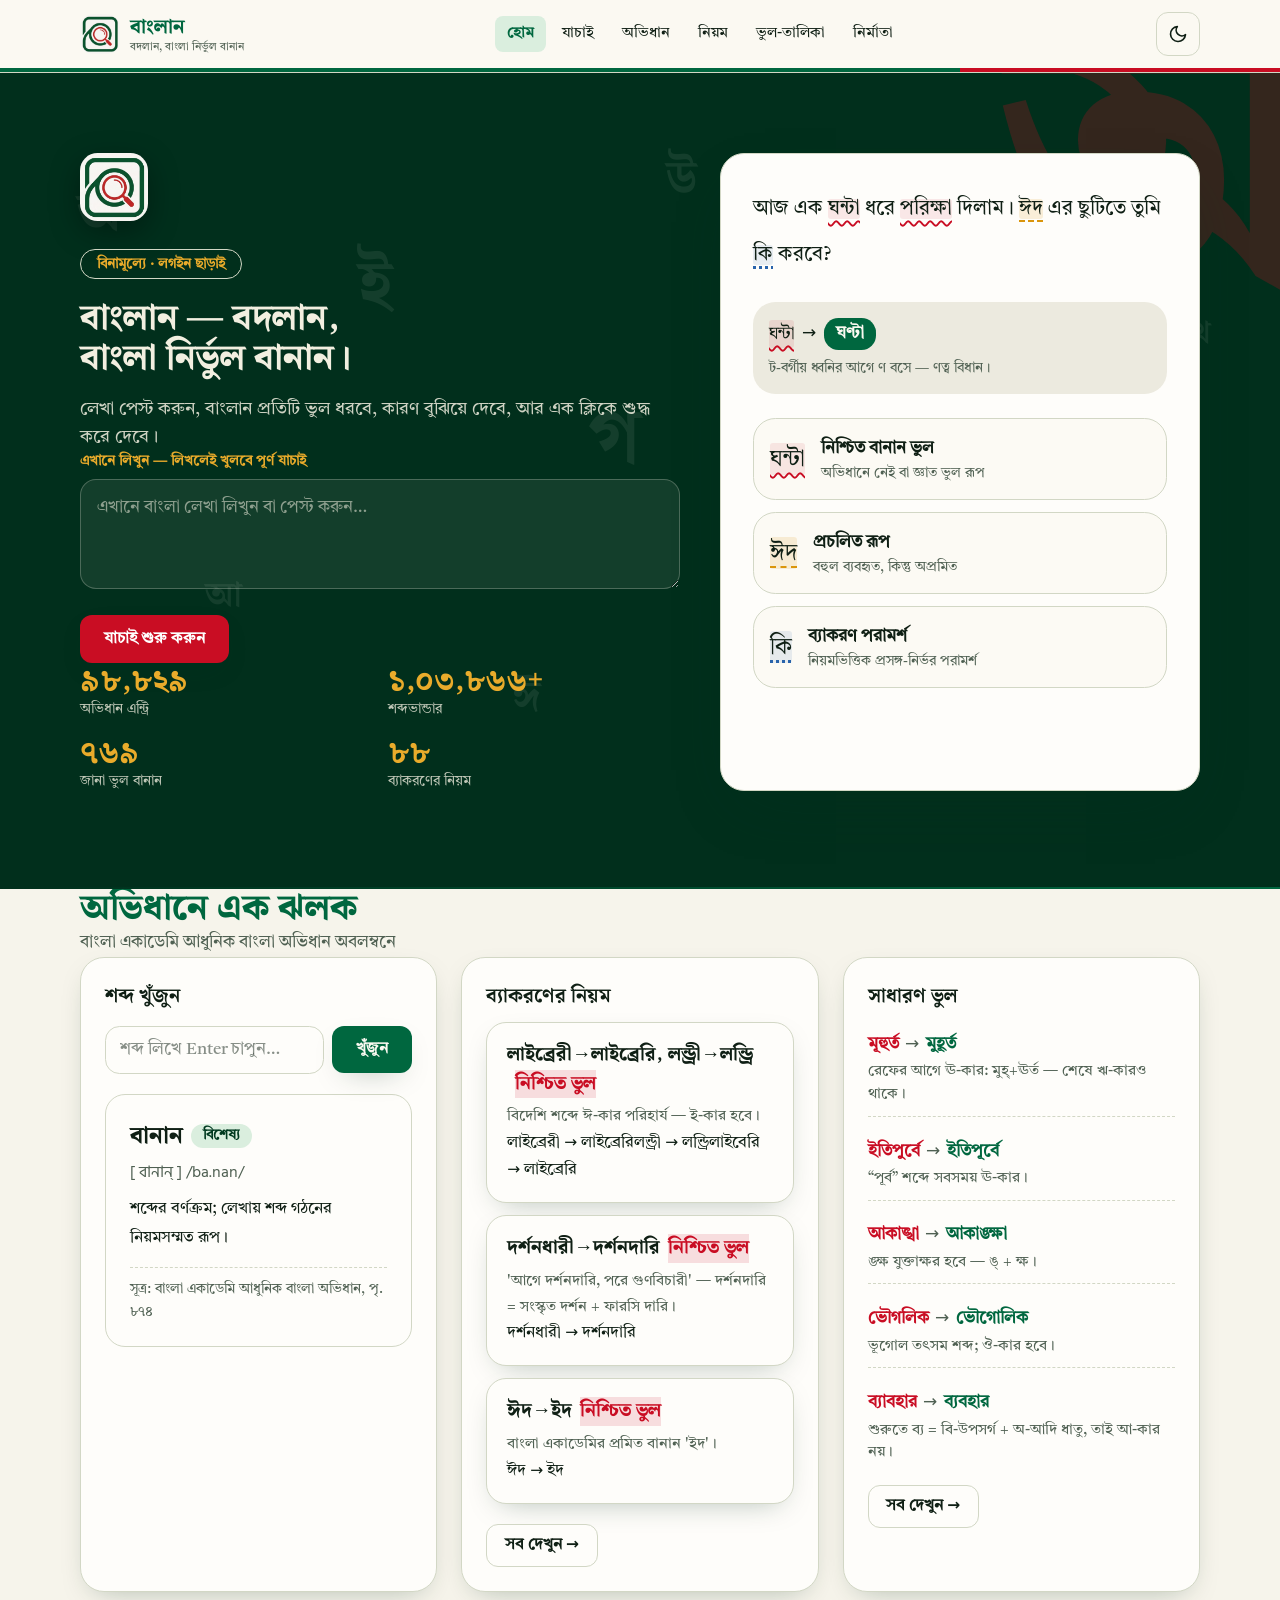
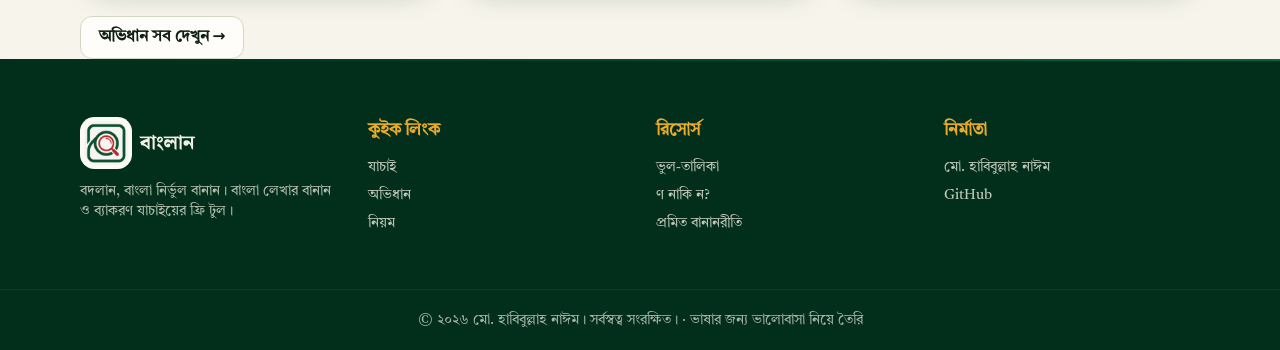
==== index.html @ 7ac22b99 "ui: fix home mistake-preview rows — cloned table rows get block layout, red→green pair with arrow, n" ====
<!doctype html>
<html lang="bn" data-theme="light">
  <head>
    <meta charset="utf-8" />
    <meta name="viewport" content="width=device-width, initial-scale=1, viewport-fit=cover" />
    <meta name="color-scheme" content="light dark" />
    <link rel="icon" type="image/png" href="assets/logo.png">
    <link rel="apple-touch-icon" href="[data-uri]" />
    <title>বাংলান (Banglan) — বদলান, বাংলা নির্ভুল বানান।</title>
    <meta name="description" content="বাংলান (Banglan): বাংলা লেখা পেস্ট করুন — বানান ও ব্যাকরণের ভুল খুঁজুন, নিয়মের ব্যাখ্যাসহ এক ক্লিকে ঠিক করুন।" />
    <link rel="preconnect" href="https://fonts.googleapis.com" />
    <link rel="preconnect" href="https://fonts.gstatic.com" crossorigin />
    <link href="https://fonts.googleapis.com/css2?family=Tiro+Bangla:ital@0;1&family=Hind+Siliguri:wght@400;500;600;700&family=Noto+Sans+Bengali:wght@400;500;600;700&family=Noto+Serif+Bengali:wght@500;600;700;800&display=swap" rel="stylesheet" />
    <script>document.documentElement.classList.add("js");</script>
    <link rel="stylesheet" href="assets/lovable.css" />
    <style>
/* ===== বাংলান engine UI — Lovable-look override layer (2026-10-22) ===== */
html { scroll-behavior: smooth; }
body { font-family: "Tiro Bangla", "Hind Siliguri", "Noto Sans Bengali", system-ui, sans-serif; background: var(--background); color: var(--foreground); font-size: 17px; line-height: 1.65; -webkit-font-smoothing: antialiased; }
.font-serif, h1, h2, h3 { font-family: "Noto Serif Bengali", "Tiro Bangla", serif; }
::selection { background: var(--flag-green); color: #fff; }

/* views */
.view { display: none; }
.view.active { display: block; animation: rise .45s ease both; }
@keyframes rise { 0% { opacity: 0; transform: translateY(14px); } 100% { opacity: 1; transform: none; } }
.reveal { opacity: 0; transform: translateY(16px); transition: opacity .6s ease, transform .6s ease; }
.reveal.in { opacity: 1; transform: none; }

/* header tab buttons (their nav look) */
.tab-btn { border: 0; background: transparent; cursor: pointer; font: inherit; color: inherit; }
.topnav .tab-btn { border-radius: .5rem; padding: .375rem .75rem; font-size: 15px; font-weight: 500; transition: all .15s; }
.topnav .tab-btn:hover { background: var(--secondary); color: var(--primary); }
.topnav .tab-btn.active { background: var(--secondary); color: var(--primary); font-weight: 700; }
.theme-btn { display: grid; place-items: center; width: 2.75rem; height: 2.75rem; border-radius: .75rem; border: 1px solid var(--border); background: transparent; cursor: pointer; color: var(--foreground); }
.theme-btn svg { width: 20px; height: 20px; fill: none; stroke: currentColor; stroke-width: 2; stroke-linecap: round; stroke-linejoin: round; }
:root[data-theme="dark"] .theme-btn .ic-sun { display: block; }
:root[data-theme="dark"] .theme-btn .ic-moon { display: none; }
:root[data-theme="light"] .theme-btn .ic-sun { display: none; }
:root[data-theme="light"] .theme-btn .ic-moon { display: block; }

/* hero (deep) */
.hero-letters span { position: absolute; font-family: "Noto Serif Bengali", serif; font-weight: 700; line-height: 1; color: var(--deep-foreground); opacity: .08; user-select: none; }
.field-dark { width: 100%; border-radius: 1rem; border: 1px solid color-mix(in oklab, var(--deep-foreground) 25%, transparent); background: color-mix(in oklab, var(--deep-foreground) 8%, transparent); color: var(--deep-foreground); padding: 14px 16px; font: inherit; font-size: 17px; min-height: 110px; resize: vertical; }
.field-dark::placeholder { color: color-mix(in oklab, var(--deep-foreground) 55%, transparent); }
.field-dark:focus { outline: 2px solid var(--turmeric); outline-offset: 1px; }

/* form fields (light) */
.field { width: 100%; border-radius: .9rem; border: 1.5px solid var(--border); background: var(--card); color: var(--foreground); padding: 12px 16px; font: inherit; font-size: 17px; transition: border-color .15s, box-shadow .15s; }
.field:focus { outline: none; border-color: var(--flag-green); box-shadow: 0 0 0 3px color-mix(in oklab, var(--flag-green) 22%, transparent); }
textarea.field { min-height: 220px; resize: vertical; line-height: 1.9; }
select.field { appearance: none; }

/* buttons in their language */
.btn-primary { display: inline-flex; align-items: center; gap: .5rem; border: 0; cursor: pointer; border-radius: .75rem; background: var(--primary); color: var(--primary-foreground); font-weight: 600; padding: 0 1.5rem; height: 3rem; font-size: 16px; box-shadow: var(--shadow-soft); transition: filter .15s, transform .1s; font-family: inherit; }
.btn-primary:hover { filter: brightness(1.07); }
.btn-primary:active { transform: translateY(1px); }
.btn-primary:disabled { opacity: .45; cursor: not-allowed; box-shadow: none; }
.btn-soft { display: inline-flex; align-items: center; gap: .5rem; cursor: pointer; border-radius: .75rem; background: var(--card); color: var(--foreground); border: 1.5px solid var(--border); font-weight: 600; padding: 0 1.1rem; height: 3rem; font-size: 15.5px; transition: all .15s; font-family: inherit; }
.btn-soft:hover { background: var(--secondary); color: var(--primary); border-color: var(--flag-green); }
.btn-soft:disabled { opacity: .45; cursor: not-allowed; }
.btn-red { background: var(--flag-red); color: #fff; }
.btnrow { display: flex; flex-wrap: wrap; gap: .6rem; align-items: center; margin-top: 1rem; }
.counts { display: flex; gap: 1.2rem; margin-top: .6rem; font-size: 14.5px; color: var(--muted-foreground); }
.counts b { color: var(--foreground); }
.hint { color: var(--muted-foreground); font-size: 15px; line-height: 1.7; }

/* result text + marks (their underline system) */
.result-text { font-size: 18.5px; line-height: 2.15; border: 1.5px solid var(--border); border-radius: 1rem; background: var(--paper); padding: 16px 18px; min-height: 90px; }
.result-text .placeholder { color: var(--muted-foreground); font-size: 16px; line-height: 1.7; }
mark { padding: 0 1px; cursor: pointer; }
mark.err { text-decoration: underline wavy var(--err-spell); text-underline-offset: 6px; text-decoration-thickness: 1.5px; background: color-mix(in oklab, var(--err-spell) 9%, transparent); border-radius: 3px; }
mark.flag { text-decoration: underline dotted var(--err-grammar); text-underline-offset: 6px; text-decoration-thickness: 2.5px; background: color-mix(in oklab, var(--err-grammar) 10%, transparent); border-radius: 3px; }
mark.pro { text-decoration: underline dashed var(--err-common); text-underline-offset: 6px; text-decoration-thickness: 2px; background: color-mix(in oklab, var(--err-common) 14%, transparent); border-radius: 3px; }
.legend { display: flex; flex-wrap: wrap; gap: .5rem 1.4rem; margin-top: .8rem; font-size: 13.5px; color: var(--muted-foreground); }
.legend .sw { display: inline-block; width: 22px; height: 10px; border-radius: 3px; margin-right: 6px; vertical-align: middle; }
.sw-err { background: color-mix(in oklab, var(--err-spell) 22%, transparent); border-bottom: 2px wavy var(--err-spell); }
.sw-flag { background: color-mix(in oklab, var(--err-grammar) 20%, transparent); border-bottom: 2px dotted var(--err-grammar); }
.sw-pro { background: color-mix(in oklab, var(--err-common) 26%, transparent); border-bottom: 2px dashed var(--err-common); }
.stale-note { display: none; margin-top: .8rem; border-radius: .75rem; background: color-mix(in oklab, var(--turmeric) 18%, transparent); border: 1px solid var(--turmeric); padding: 8px 12px; font-size: 14.5px; }
.stale-note.show { display: block; }
.perfect { display: none; margin-top: .8rem; border-radius: .75rem; background: color-mix(in oklab, var(--flag-green) 12%, transparent); border: 1px solid var(--flag-green); padding: 10px 14px; font-weight: 600; }
.perfect.show { display: block; }

/* stats chips */
.stats { display: flex; flex-wrap: wrap; gap: .5rem; margin-top: .9rem; }
.stats .stat { border: 1.5px solid var(--border); background: var(--card); border-radius: 999px; padding: 4px 14px; font-size: 14.5px; }
.stats .stat b { font-family: "Noto Serif Bengali", serif; }
.stats .stat.bad { border-color: var(--err-spell); color: var(--err-spell); }
.stats .stat.good { border-color: var(--flag-green); color: var(--flag-green); }

/* score ring */
.score-panel { display: flex; gap: 1.1rem; align-items: center; border: 1.5px solid var(--border); border-radius: 1.25rem; background: var(--paper); padding: 16px; margin-bottom: 1rem; }
.ring-wrap { position: relative; width: 84px; height: 84px; flex: none; }
.ring { transform: rotate(-90deg); }
.ring-bg { fill: none; stroke: var(--border); stroke-width: 8; }
.ring-fg { fill: none; stroke: var(--flag-green); stroke-width: 8; stroke-linecap: round; }
.ring-pct { position: absolute; inset: 0; display: grid; place-items: center; font-family: "Noto Serif Bengali", serif; font-weight: 800; font-size: 19px; }
.score-title { font-family: "Noto Serif Bengali", serif; font-weight: 700; font-size: 18px; }
.score-nums { display: flex; flex-wrap: wrap; gap: .3rem 1rem; font-size: 14.5px; color: var(--muted-foreground); margin-top: 2px; }
.score-nums .bad { color: var(--err-spell); }
.score-note { font-size: 14px; color: var(--muted-foreground); margin-top: 4px; }

/* error / suggestion cards */
.errlist { display: grid; gap: .7rem; }
.err-item { border: 1.5px solid var(--border); border-left: 5px solid var(--err-spell); border-radius: 1rem; background: var(--paper); padding: 13px 16px; }
.err-item.flag-item { border-left-color: var(--err-grammar); }
.err-item.pro-item { border-left-color: var(--err-common); }
.err-item .w, .err-item .word { font-family: "Noto Serif Bengali", serif; font-weight: 700; font-size: 19px; }
.err-item .tag { display: inline-block; border-radius: 999px; padding: 1px 10px; font-size: 12.5px; font-weight: 700; margin-left: 8px; vertical-align: 2px; }
.tag-err { background: color-mix(in oklab, var(--err-spell) 13%, transparent); color: var(--err-spell); }
.tag-flag { background: color-mix(in oklab, var(--err-grammar) 13%, transparent); color: var(--err-grammar); }
.tag-gram { background: color-mix(in oklab, var(--err-grammar) 13%, transparent); color: var(--err-grammar); }
.tag-pro { background: color-mix(in oklab, var(--err-common) 20%, transparent); color: oklch(45% .12 75); }
.err-item .expl, .err-item .why { font-size: 14.5px; color: var(--muted-foreground); margin-top: 4px; line-height: 1.65; }
.err-item .why b { color: var(--foreground); }
.sug-label { font-size: 13.5px; color: var(--muted-foreground); margin-top: 8px; }
.sug-chips, .chips { display: flex; flex-wrap: wrap; gap: .45rem; margin-top: 5px; }
.chip { border: 0; cursor: pointer; border-radius: .6rem; background: var(--primary); color: var(--primary-foreground); padding: 4px 14px; font-weight: 600; font-size: 15.5px; font-family: inherit; transition: filter .15s; }
.chip:hover { filter: brightness(1.08); }
.chip.alt { background: var(--secondary); color: var(--secondary-foreground); }
.chip.ai-chip { background: linear-gradient(135deg, #d9a400, #b8860b); color: #fff; }
.nosug { font-size: 14.5px; color: var(--muted-foreground); margin-top: 6px; }
.ignore-link { background: none; border: 0; color: var(--muted-foreground); font-size: 13.5px; cursor: pointer; text-decoration: underline; padding: 0; font-family: inherit; }
.empty-note { color: var(--muted-foreground); font-size: 15px; border: 1.5px dashed var(--border); border-radius: 1rem; padding: 16px; text-align: center; }
.panel-actions { display: flex; flex-wrap: wrap; gap: .6rem; margin-top: 1rem; align-items: center; }

/* dictionary */
.dict-search { position: relative; }
#dictSuggest { position: absolute; left: 0; right: 0; top: calc(100% + 6px); z-index: 30; border: 1.5px solid var(--border); border-radius: 1rem; background: var(--card); box-shadow: var(--shadow-lift); overflow: hidden; }
#dictSuggest:empty { display: none; }
#dictSuggest button { display: flex; justify-content: space-between; align-items: baseline; gap: 12px; width: 100%; text-align: left; border: 0; border-bottom: 1px solid var(--border); background: transparent; padding: 10px 16px; cursor: pointer; font: inherit; color: var(--foreground); }
#dictSuggest button:last-child { border-bottom: 0; }
#dictSuggest button:hover { background: var(--secondary); }
#dictSuggest .sg-w { font-weight: 700; font-family: "Noto Serif Bengali", serif; }
#dictSuggest .sg-m { color: var(--muted-foreground); font-size: 14px; }
.letterbar { display: flex; flex-wrap: wrap; gap: .4rem; margin-top: 1rem; }
.letterbar button { min-width: 42px; padding: 6px 10px; border-radius: .6rem; border: 1.5px solid var(--border); background: var(--card); font-family: "Noto Serif Bengali", serif; font-weight: 700; font-size: 16.5px; cursor: pointer; color: var(--foreground); transition: all .15s; }
.letterbar button:hover { background: var(--secondary); color: var(--primary); border-color: var(--flag-green); }
.dict-entry { border: 1.5px solid var(--border); border-radius: 1.25rem; background: var(--card); padding: 22px 24px; box-shadow: var(--shadow-soft); }
.de-word { font-family: "Noto Serif Bengali", serif; font-size: 30px; font-weight: 800; }
.de-pos, .de-pos-chip { display: inline-block; border-radius: 999px; background: var(--secondary); color: var(--secondary-foreground); padding: 1px 12px; font-size: 13.5px; font-weight: 700; margin-left: 8px; vertical-align: 4px; }
.de-pron, .de-ipa { color: var(--muted-foreground); font-size: 16px; margin-top: 2px; }
.de-ipa { font-family: "Hind Siliguri", "Noto Sans Bengali", sans-serif; }
.de-sense { margin-top: 10px; font-size: 17.5px; line-height: 1.8; }
.de-meta, .de-elabel, .de-mlabel { font-size: 13px; font-weight: 700; letter-spacing: .02em; color: var(--flag-green); text-transform: uppercase; margin-top: 14px; }
.de-ety, .de-uts { font-size: 15.5px; color: var(--muted-foreground); line-height: 1.7; }
.de-source { margin-top: 14px; font-size: 14px; color: var(--muted-foreground); border-top: 1px dashed var(--border); padding-top: 10px; }
.de-nav { display: flex; justify-content: space-between; gap: 1rem; margin-top: 16px; }
.de-nav .word-link { background: none; border: 0; color: var(--primary); font-weight: 700; cursor: pointer; font: inherit; padding: 0; }
.ipa-copy { background: none; border: 0; cursor: pointer; color: var(--muted-foreground); font-size: 13px; text-decoration: underline; font-family: inherit; }
.dict-verdict { border-radius: 1rem; padding: 14px 18px; font-weight: 600; margin-bottom: 1rem; }
.dict-verdict.ok { background: color-mix(in oklab, var(--flag-green) 12%, transparent); border: 1.5px solid var(--flag-green); }
.dict-verdict.bad { background: color-mix(in oklab, var(--err-spell) 9%, transparent); border: 1.5px solid var(--err-spell); }
.browse-box { margin-top: 1.2rem; border: 1.5px solid var(--border); border-radius: 1.25rem; background: var(--card); padding: 18px 20px; }
.browse-row { display: flex; justify-content: space-between; align-items: baseline; gap: 1rem; width: 100%; text-align: left; background: none; border: 0; border-bottom: 1px solid var(--border); padding: 9px 4px; cursor: pointer; font: inherit; color: var(--foreground); }
.browse-row:last-of-type { border-bottom: 0; }
.browse-row:hover { background: var(--secondary); }
.browse-row .bw { font-weight: 700; font-family: "Noto Serif Bengali", serif; }
.browse-row .bm { color: var(--muted-foreground); font-size: 14px; }

/* rules */
.rule-grid { display: grid; gap: .9rem; grid-template-columns: repeat(auto-fill, minmax(300px, 1fr)); }
.rule-card { border: 1.5px solid var(--border); border-radius: 1.25rem; background: var(--card); padding: 18px 20px; box-shadow: var(--shadow-soft); }
.rule-card h3 { font-size: 19px; font-weight: 800; margin: 0 0 6px; }
.rule-card p { font-size: 15px; color: var(--muted-foreground); line-height: 1.7; margin: 0; }
.rule-card .pair { margin-top: 8px; font-size: 15.5px; }
.rule-card .wrong { color: var(--err-spell); text-decoration: line-through; }
.rule-card .right { color: var(--flag-green); font-weight: 700; }

/* mistakes table */
.pairs { width: 100%; border-collapse: collapse; font-size: 16.5px; }
.pairs th { text-align: left; font-family: "Noto Serif Bengali", serif; padding: 12px 16px; border-bottom: 2px solid var(--border); }
.pairs td { padding: 10px 16px; border-bottom: 1px solid var(--border); }
.pairs tr:last-child td { border-bottom: 0; }
.pairs td.wrong { color: var(--err-spell); }
.pairs td.right { color: var(--flag-green); font-weight: 700; }
.pairs tbody tr:hover { background: var(--secondary); }

/* bottom nav (mobile) */
.bnav { position: fixed; left: 0; right: 0; bottom: 0; z-index: 40; display: flex; background: color-mix(in oklab, var(--paper) 88%, transparent); backdrop-filter: blur(10px); border-top: 1px solid var(--border); padding-bottom: env(safe-area-inset-bottom); }
.bnav .tab-btn { flex: 1; display: flex; flex-direction: column; align-items: center; gap: 2px; padding: 8px 2px 7px; font-size: 12px; font-weight: 600; color: var(--muted-foreground); }
.bnav .tab-btn svg { width: 21px; height: 21px; fill: none; stroke: currentColor; stroke-width: 1.9; stroke-linecap: round; stroke-linejoin: round; }
.bnav .tab-btn.active { color: var(--primary); }
@media (min-width: 768px) { .bnav { display: none; } }
body { padding-bottom: 64px; }
@media (min-width: 768px) { body { padding-bottom: 0; } }

/* dark theme — remap their tokens */
:root[data-theme="dark"] { --background: oklch(16% .02 160); --paper: oklch(19% .02 160); --card: oklch(20% .02 160); --popover: oklch(20% .02 160); --foreground: oklch(93% .02 150); --card-foreground: oklch(93% .02 150); --popover-foreground: oklch(93% .02 150); --secondary: oklch(26% .03 155); --secondary-foreground: oklch(88% .04 150); --muted: oklch(24% .02 155); --muted-foreground: oklch(72% .03 150); --border: oklch(30% .03 155); --input: oklch(30% .03 155); --deep: oklch(12% .03 160); --deep-foreground: oklch(93% .02 150); --flag-green: oklch(70% .14 160); --primary: oklch(70% .14 160); --primary-foreground: oklch(14% .03 160); --ring: oklch(70% .14 160); }
:root[data-theme="dark"] .tag-pro { color: var(--turmeric); }

    
/* ===== consistency polish ===== */
.app-logo-img{object-fit:cover;background:#fff}
header .app-logo-img{width:2.5rem;height:2.5rem;border-radius:.8rem}
footer .app-logo-img{width:2.75rem;height:2.75rem;border-radius:.9rem}
.hero-logo{width:4.25rem;height:4.25rem;border-radius:1.1rem;object-fit:cover;background:#fff;box-shadow:0 10px 30px rgb(0 0 0/.35)}
.rule-card h3{line-height:1.5}
.rule-card h3 span{display:inline-block;margin-left:.5rem;vertical-align:middle;white-space:nowrap}
.view-num{color:color-mix(in oklch, var(--flag-green) 16%, transparent)}
#dictSearch,#ruleSearch,#pvDict{height:3rem}
#dictGo,#ruleCat{height:3rem}
#view-home .card .btn{height:3rem}
.btnrow .btn{height:3rem;padding-top:0;padding-bottom:0;display:inline-flex;align-items:center;justify-content:center}
#aiToggle{height:3rem}
#letterBar button:nth-last-child(-n+3){position:relative;color:transparent}
#letterBar button:nth-last-child(1)::after{content:"অঁ";position:absolute;inset:0;display:grid;place-items:center;color:var(--foreground)}
#letterBar button:nth-last-child(2)::after{content:"অঃ";position:absolute;inset:0;display:grid;place-items:center;color:var(--foreground)}
#letterBar button:nth-last-child(3)::after{content:"অং";position:absolute;inset:0;display:grid;place-items:center;color:var(--foreground)}
.de-ipa{font-family:'Noto Sans','Hind Siliguri',sans-serif}
#mistakePreview tr{display:block;padding:.55rem 0;border-bottom:1px dashed var(--border)}
#mistakePreview tr:last-child{border-bottom:0;padding-bottom:0}
#mistakePreview td{display:inline;padding:0;border:0;background:none}
#mistakePreview td.wrong{color:var(--flag-red);font-weight:700}
#mistakePreview td.right{color:var(--flag-green);font-weight:800}
#mistakePreview td.right::before{content:"→";margin:0 .4rem;color:var(--muted-foreground);font-weight:400}
#mistakePreview td:last-child{display:block;margin-top:.15rem;color:var(--muted-foreground);font-size:.92rem;line-height:1.55}
</style>
  </head>
  <body>
<div class="min-h-screen">
<header class="sticky top-0 z-40 border-b bg-paper/85 backdrop-blur">
  <div class="mx-auto flex max-w-6xl items-center justify-between px-4 py-3">
    <a href="#view-home" data-goto="home" class="flex items-center gap-2.5" aria-label="বাংলান — হোমে ফিরুন">
      <img src="assets/logo.png" alt="বাংলান লোগো" class="app-logo-img" />
      <span class="leading-tight"><span class="block font-serif text-xl font-extrabold text-primary">বাংলান</span><span class="block text-[11px] text-muted-foreground">বদলান, বাংলা নির্ভুল বানান</span></span>
    </a>
    <nav class="topnav hidden gap-1 md:flex" aria-label="টুল বাছাই">
      <button class="tab-btn active" type="button" data-tab="home">হোম</button>
      <button class="tab-btn" type="button" data-tab="check">যাচাই</button>
      <button class="tab-btn" type="button" data-tab="dict">অভিধান</button>
      <button class="tab-btn" type="button" data-tab="rules">নিয়ম</button>
      <button class="tab-btn" type="button" data-tab="mistakes">ভুল-তালিকা</button>
      <button class="tab-btn" type="button" data-tab="about">নির্মাতা</button>
    </nav>
    <div class="flex items-center gap-2">
      <button class="theme-btn" id="themeToggle" type="button" aria-label="ডার্ক বা লাইট মোড বদলান" title="ডার্ক / লাইট মোড">
        <svg class="ic-moon" viewBox="0 0 24 24" aria-hidden="true"><path d="M21 12.8A9 9 0 1 1 11.2 3a7 7 0 0 0 9.8 9.8z" /></svg>
        <svg class="ic-sun" viewBox="0 0 24 24" aria-hidden="true"><circle cx="12" cy="12" r="4" /><path d="M12 2v2M12 20v2M4.9 4.9l1.4 1.4M17.7 17.7l1.4 1.4M2 12h2M20 12h2M4.9 19.1l1.4-1.4M17.7 6.3l1.4-1.4" /></svg>
      </button>
      <button id="menuBtn" class="grid size-11 place-items-center rounded-xl border md:hidden" aria-label="মেনু" type="button">
        <svg xmlns="http://www.w3.org/2000/svg" width="24" height="24" viewBox="0 0 24 24" fill="none" stroke="currentColor" stroke-width="2" stroke-linecap="round" stroke-linejoin="round" class="size-5" aria-hidden="true"><path d="M4 5h16"></path><path d="M4 12h16"></path><path d="M4 19h16"></path></svg>
      </button>
    </div>
  </div>
  <div id="mobileMenu" class="hidden border-t md:hidden">
    <div class="grid gap-1 px-4 py-3">
      <button class="tab-btn rounded-lg px-3 py-2 text-left font-medium" type="button" data-tab="home">হোম</button>
      <button class="tab-btn rounded-lg px-3 py-2 text-left font-medium" type="button" data-tab="check">যাচাই</button>
      <button class="tab-btn rounded-lg px-3 py-2 text-left font-medium" type="button" data-tab="dict">অভিধান</button>
      <button class="tab-btn rounded-lg px-3 py-2 text-left font-medium" type="button" data-tab="rules">নিয়ম</button>
      <button class="tab-btn rounded-lg px-3 py-2 text-left font-medium" type="button" data-tab="mistakes">ভুল-তালিকা</button>
      <button class="tab-btn rounded-lg px-3 py-2 text-left font-medium" type="button" data-tab="about">নির্মাতা</button>
    </div>
  </div>
  <div class="flex h-1"><div class="flex-[3] bg-flag-green"></div><div class="flex-1 bg-flag-red"></div></div>
</header>

<main id="top">

<!-- ================= হোম ================= -->
<section class="view active" id="view-home" data-view="home" role="tabpanel" aria-label="হোম">
  <div class="relative overflow-hidden bg-deep text-deep-foreground">
    <div class="hero-letters pointer-events-none absolute inset-0 overflow-hidden" aria-hidden="true">
      <span style="left:6%;top:14%;font-size:3.4rem">অ</span><span style="left:16%;top:62%;font-size:2.2rem">আ</span><span style="left:28%;top:22%;font-size:4.2rem">ই</span><span style="left:40%;top:74%;font-size:2.6rem">ঈ</span><span style="left:52%;top:10%;font-size:3rem">উ</span><span style="left:63%;top:58%;font-size:4.6rem">ঊ</span><span style="left:74%;top:20%;font-size:2.4rem">এ</span><span style="left:85%;top:66%;font-size:3.2rem">ক</span><span style="left:93%;top:30%;font-size:2rem">খ</span><span style="left:46%;top:40%;font-size:5rem">গ</span>
    </div>
    <span aria-hidden="true" class="pointer-events-none absolute -right-10 -top-24 hidden select-none font-serif text-[24rem] font-extrabold leading-none text-flag-red/25 md:block">অ</span>
    <div aria-hidden="true" class="pointer-events-none absolute right-[8%] top-24 hidden size-64 rounded-full bg-flag-red/90 blur-[2px] md:block"></div>
    <div class="relative mx-auto grid max-w-6xl gap-10 px-4 pb-16 pt-12 md:grid-cols-[1.25fr_1fr] md:pb-24 md:pt-20">
      <div>
        <img src="assets/logo.png" alt="বাংলান লোগো" class="hero-logo" /><br />
<span class="inline-flex items-center gap-2 rounded-full border border-deep-foreground/25 px-4 py-1 text-sm font-semibold text-turmeric">বিনামূল্যে · লগইন ছাড়াই</span>
        <h1 class="mt-5 font-serif text-4xl font-extrabold leading-snug md:text-5xl">বাংলান — বদলান,<br />বাংলা নির্ভুল বানান।</h1>
        <p class="mt-4 max-w-xl text-lg leading-relaxed opacity-85">লেখা পেস্ট করুন, বাংলান প্রতিটি ভুল ধরবে, কারণ বুঝিয়ে দেবে, আর এক ক্লিকে শুদ্ধ করে দেবে।</p>
        <div class="mt-7">
          <label class="mb-2 block text-sm font-semibold text-turmeric" for="homeInput">এখানে লিখুন — লিখলেই খুলবে পূর্ণ যাচাই</label>
          <textarea id="homeInput" class="field-dark" lang="bn" placeholder="এখানে বাংলা লেখা লিখুন বা পেস্ট করুন…"></textarea>
          <div class="mt-4 flex flex-wrap gap-3">
            <button class="btn-primary btn-red" id="homeCheckBtn" type="button">যাচাই শুরু করুন</button>
          </div>
        </div>
        <div class="mt-10 grid grid-cols-2 gap-4 sm:grid-cols-4">
          <div><p class="font-serif text-2xl font-extrabold text-turmeric md:text-3xl" id="dictCount">—</p><p class="text-sm opacity-80">অভিধান এন্ট্রি</p></div>
          <div><p class="font-serif text-2xl font-extrabold text-turmeric md:text-3xl">১,০৩,৮৬৬+</p><p class="text-sm opacity-80">শব্দভান্ডার</p></div>
          <div><p class="font-serif text-2xl font-extrabold text-turmeric md:text-3xl" id="fixCount">—</p><p class="text-sm opacity-80">জানা ভুল বানান</p></div>
          <div><p class="font-serif text-2xl font-extrabold text-turmeric md:text-3xl" id="grammarCount">—</p><p class="text-sm opacity-80">ব্যাকরণের নিয়ম</p></div>
        </div>
      </div>
      <div class="rounded-3xl border bg-card p-6 text-foreground shadow-lift md:p-8">
        <p class="text-xl leading-[2.3]">আজ এক <span class="u-spell">ঘন্টা</span> ধরে <span class="u-spell">পরিক্ষা</span> দিলাম। <span class="u-common">ঈদ</span> এর ছুটিতে তুমি <span class="u-grammar">কি</span> করবে?</p>
        <div class="mt-6 rounded-2xl bg-muted p-4">
          <div class="flex items-center gap-2"><span class="font-serif text-lg u-spell">ঘন্টা</span><span aria-hidden="true">→</span><span class="rounded-lg bg-primary px-3 py-0.5 font-semibold text-primary-foreground">ঘণ্টা</span></div>
          <p class="mt-2 text-sm text-muted-foreground">ট-বর্গীয় ধ্বনির আগে ণ বসে — ণত্ব বিধান।</p>
        </div>
        <div class="mt-6 grid gap-3">
          <div class="flex items-center gap-4 rounded-2xl border bg-paper p-4"><span class="font-serif text-2xl u-spell">ঘন্টা</span><div><p class="font-semibold">নিশ্চিত বানান ভুল</p><p class="text-sm text-muted-foreground">অভিধানে নেই বা জ্ঞাত ভুল রূপ</p></div></div>
          <div class="flex items-center gap-4 rounded-2xl border bg-paper p-4"><span class="font-serif text-2xl u-common">ঈদ</span><div><p class="font-semibold">প্রচলিত রূপ</p><p class="text-sm text-muted-foreground">বহুল ব্যবহৃত, কিন্তু অপ্রমিত</p></div></div>
          <div class="flex items-center gap-4 rounded-2xl border bg-paper p-4"><span class="font-serif text-2xl u-grammar">কি</span><div><p class="font-semibold">ব্যাকরণ পরামর্শ</p><p class="text-sm text-muted-foreground">নিয়মভিত্তিক প্রসঙ্গ-নির্ভর পরামর্শ</p></div></div>
        </div>
      </div>
    </div>
    <div class="divider-flag"></div>
  </div>

  <div class="mx-auto max-w-6xl px-4 py-16">
    <div class="mb-8 flex items-end gap-4">
      <div><h2 class="text-3xl font-extrabold text-primary md:text-4xl">অভিধানে এক ঝলক</h2><p class="text-muted-foreground">বাংলা একাডেমি আধুনিক বাংলা অভিধান অবলম্বনে</p></div>
    </div>
    <div class="grid gap-6 md:grid-cols-3">
      <div class="rounded-3xl border bg-card p-6 shadow-soft">
        <h3 class="font-serif text-xl font-bold">শব্দ খুঁজুন</h3>
        <div class="mt-4 flex gap-2">
          <input id="previewDictInput" type="text" lang="bn" placeholder="শব্দ লিখে Enter চাপুন…" autocomplete="off" class="field" style="padding:9px 14px" />
          <button id="previewDictBtn" type="button" class="btn-primary" style="height:2.9rem">খুঁজুন</button>
        </div>
        <div class="dict-entry mt-5" style="box-shadow:none">
          <span class="de-word" style="font-size:24px">বানান</span><span class="de-pos">বিশেষ্য</span>
          <p class="de-ipa">[ বানান্ ] /ba.nan/</p>
          <p class="de-sense" style="font-size:16px">শব্দের বর্ণক্রম; লেখায় শব্দ গঠনের নিয়মসম্মত রূপ।</p>
          <p class="de-source">সূত্র: বাংলা একাডেমি আধুনিক বাংলা অভিধান, পৃ. ৮৭৪</p>
        </div>
      </div>
      <div class="rounded-3xl border bg-card p-6 shadow-soft">
        <h3 class="font-serif text-xl font-bold">ব্যাকরণের নিয়ম</h3>
        <div id="rulePreview" class="mt-3 grid gap-3"></div>
        <button class="btn-soft mt-5" type="button" data-goto="rules" style="height:2.7rem">সব দেখুন →</button>
      </div>
      <div class="rounded-3xl border bg-card p-6 shadow-soft">
        <h3 class="font-serif text-xl font-bold">সাধারণ ভুল</h3>
        <div id="mistakePreview" class="mt-3 grid gap-3"></div>
        <button class="btn-soft mt-5" type="button" data-goto="mistakes" style="height:2.7rem">সব দেখুন →</button>
      </div>
    </div>
    <div class="mt-6 text-right"><button class="btn-soft" type="button" data-goto="dict" style="height:2.7rem">অভিধান সব দেখুন →</button></div>
  </div>
</section>

<!-- ================= যাচাই ================= -->
<section class="view" id="view-check" data-view="check" role="tabpanel" aria-label="বানান ও ব্যাকরণ যাচাই">
  <div class="mx-auto max-w-6xl px-4 py-14">
    <div class="mb-10 flex items-end gap-4">
      <span class="font-serif text-6xl font-extrabold leading-none text-flag-red/20 md:text-7xl">১</span>
      <div><h2 class="text-3xl font-extrabold text-primary md:text-4xl">যাচাই</h2><p class="text-muted-foreground">বাংলা লেখার বানান ও ব্যাকরণ যাচাই</p></div>
    </div>
    <div class="grid gap-6 lg:grid-cols-[1.15fr_1fr]">
      <div class="rounded-3xl border bg-card p-6 shadow-soft md:p-8">
        <h3 class="font-serif text-xl font-bold">আপনার লেখা</h3>
        <p class="hint mt-1">লেখাটি এখানে লিখুন বা পেস্ট করুন, তারপর যাচাই বোতামে চাপ দিন। বানানের পাশাপাশি ব্যাকরণ-নিয়মেও যাচাই হবে।</p>
        <textarea id="input" class="field mt-4" lang="bn" placeholder="এখানে বাংলা লেখা লিখুন বা পেস্ট করুন…"></textarea>
        <div class="counts"><span>শব্দ: <b id="wordCount">০</b></span><span>অক্ষর: <b id="charCount">০</b></span></div>
        <div class="btnrow">
          <button class="btn-primary" id="checkBtn" type="button">বানান ও ব্যাকরণ যাচাই করুন</button>
          <button class="btn-soft" id="sampleBtn" type="button">নমুনা লেখা দেখুন</button>
          <button class="btn-soft" id="fileBtn" type="button">.txt ফাইল খুলুন</button>
          <input type="file" id="fileInput" accept=".txt,text/plain" hidden />
          <button class="btn-soft" id="clearBtn" type="button">মুছে ফেলুন</button>
        </div>
        <div class="mt-8">
          <h3 class="font-serif text-xl font-bold">যাচাইয়ের ফলাফল</h3>
          <div class="result-text mt-3" id="resultText"><span class="placeholder">যাচাই করলে ফলাফল এখানে দেখা যাবে। চিহ্নিত শব্দে ক্লিক করলে প্রস্তাব ও নিয়মের ব্যাখ্যা দেখতে পাবেন।</span></div>
          <div class="legend">
            <span><span class="sw sw-err"></span>নিশ্চিত ভুল — এক ক্লিকে ঠিক করা যাবে</span>
            <span><span class="sw sw-flag"></span>যাচাই করুন — প্রসঙ্গভেদে বদলাতে পারে</span>
            <span><span class="sw sw-pro"></span>প্রচলিত রূপ — ভুল নয়; প্রমিত রূপের প্রস্তাব</span>
          </div>
          <p class="stale-note" id="staleNote">লেখাটি বদল হয়েছে — সঠিক ফলাফলের জন্য আবার যাচাই করুন।</p>
          <div class="stats" id="stats" hidden>
            <span class="stat">মোট শব্দ <b id="stTotal">০</b></span>
            <span class="stat bad">নিশ্চিত ভুল <b id="stErr">০</b></span>
            <span class="stat">যাচাই করুন <b id="stFlag">০</b></span>
            <span class="stat">প্রচলিত রূপ <b id="stPro">০</b></span>
            <span class="stat good">সঠিক <b id="stPct">০%</b></span>
          </div>
          <div class="perfect" id="perfectNote">অভিনন্দন! এই লেখায় কোনো বানান বা ব্যাকরণের ভুল পাওয়া যায়নি।</div>
        </div>
      </div>
      <aside class="rounded-3xl border bg-card p-6 shadow-soft md:p-8" aria-label="ভুল ও পরামর্শের তালিকা">
        <h3 class="font-serif text-xl font-bold">ভুল ও পরামর্শ</h3>
        <p class="hint mt-1">নিশ্চিত ভুলে প্রস্তাবিত শব্দে ক্লিক করলেই লেখায় বসে যাবে। “যাচাই করুন” কার্ডে নিয়মের ব্যাখ্যা পড়ে নিজে সিদ্ধান্ত নিন।</p>
        <div class="score-panel mt-5" id="scorePanel">
          <div class="ring-wrap">
            <svg class="ring" viewBox="0 0 84 84" width="84" height="84" aria-hidden="true"><circle class="ring-bg" cx="42" cy="42" r="34"></circle><circle class="ring-fg" id="ringFg" cx="42" cy="42" r="34"></circle></svg>
            <div class="ring-pct" id="ringPct">—</div>
          </div>
          <div class="score-side">
            <div class="score-title">বিশ্লেষণ সারসংক্ষেপ</div>
            <div class="score-nums"><span>মোট শব্দ <b id="sumTotal">০</b></span><span class="bad">নিশ্চিত ভুল <b id="sumErr">০</b></span><span>যাচাই করুন <b id="sumFlag">০</b></span><span>প্রচলিত রূপ <b id="sumPro">০</b></span></div>
            <p class="score-note" id="sumNote">যাচাই করলেই নির্ভুলতার স্কোর এখানে দেখা যাবে।</p>
          </div>
        </div>
        <div class="errlist" id="errList"><p class="empty-note">এখনো যাচাই করা হয়নি। লেখা দিয়ে “বানান ও ব্যাকরণ যাচাই করুন” চাপুন।</p></div>
        <div class="panel-actions">
          <button class="btn-primary" id="fixAllBtn" type="button" disabled>সব ঠিক করুন</button>
          <button class="btn-soft" id="ignoreAllBtn" type="button" disabled>সব উপেক্ষা করুন</button>
        </div>
        <div class="panel-actions">
          <button class="btn-soft" id="copyBtn" type="button" disabled>সংশোধিত লেখা কপি করুন</button>
          <button class="btn-soft" id="downloadBtn" type="button" disabled>ডাউনলোড (.txt)</button>
        </div>
      </aside>
    </div>
  </div>
</section>

<!-- ================= অভিধান ================= -->
<section class="view" id="view-dict" data-view="dict" role="tabpanel" aria-label="অভিধান">
  <div class="relative overflow-hidden border-y bg-paper">
    <div class="relative mx-auto max-w-6xl px-4 py-14">
      <div class="mb-10 flex items-end gap-4">
        <span class="font-serif text-6xl font-extrabold leading-none text-flag-red/20 md:text-7xl">২</span>
        <div><h2 class="text-3xl font-extrabold text-primary md:text-4xl">অভিধান</h2><p class="text-muted-foreground">বাংলা একাডেমি আধুনিক বাংলা অভিধান অবলম্বনে · ৯৮,৮২৯ এন্ট্রি</p></div>
      </div>
      <p class="hint max-w-3xl">প্রতিটি শব্দের পদভেদে অর্থ; যেসব শব্দে পাওয়া যায় — উচ্চারণ (IPA), উৎস ও ব্যুৎপত্তিসহ। যেসব শব্দ বাংলা একাডেমির ‘আধুনিক বাংলা অভিধান’-এও আছে, সেগুলোর এন্ট্রির নিচে ছাপা বইয়ের পৃষ্ঠা নম্বরসহ সূত্র দেওয়া থাকে।</p>
      <div class="rounded-3xl border bg-card p-6 shadow-soft md:p-8 mt-6">
        <div class="dict-search">
          <div class="flex flex-wrap gap-3">
            <input id="dictInput" type="text" lang="bn" placeholder="যেকোনো বাংলা শব্দ লিখুন…" autocomplete="off" class="field" style="flex:1 1 260px" />
            <button class="btn-primary" id="dictBtn" type="button">খুঁজুন</button>
          </div>
          <div id="dictSuggest"></div>
        </div>
        <div class="letterbar" id="letterBar"></div>
      </div>
      <div id="dictResult" class="mt-6"></div>
      <div class="browse-box" id="browseBox" hidden>
        <div class="flex items-center justify-between gap-4">
          <h3 class="font-serif text-lg font-bold" id="browseTitle">বর্ণানুক্রমে অভিধান</h3>
          <button class="btn-soft" id="browseClose" type="button" style="height:2.4rem">বন্ধ করুন</button>
        </div>
        <div id="browseList" class="mt-2"></div>
        <button class="btn-soft mt-4" id="browseMore" type="button" style="height:2.6rem">আরও দেখুন</button>
      </div>
    </div>
  </div>
</section>

<!-- ================= নিয়ম ================= -->
<section class="view" id="view-rules" data-view="rules" role="tabpanel" aria-label="ব্যাকরণের নিয়মাবলি">
  <div class="mx-auto max-w-6xl px-4 py-14">
    <div class="mb-10 flex items-end gap-4">
      <span class="font-serif text-6xl font-extrabold leading-none text-flag-red/20 md:text-7xl">৩</span>
      <div><h2 class="text-3xl font-extrabold text-primary md:text-4xl">ব্যাকরণের নিয়মাবলি</h2><p class="text-muted-foreground">৮৮টি নিয়ম, উদাহরণসহ</p></div>
    </div>
    <div class="mb-6 flex flex-wrap items-center gap-3 rounded-2xl border bg-card px-4 py-2">
      <svg xmlns="http://www.w3.org/2000/svg" width="24" height="24" viewBox="0 0 24 24" fill="none" stroke="currentColor" stroke-width="2" stroke-linecap="round" stroke-linejoin="round" class="size-5 text-muted-foreground" aria-hidden="true"><path d="m21 21-4.34-4.34"></path><circle cx="11" cy="11" r="8"></circle></svg>
      <input id="ruleSearch" type="text" lang="bn" placeholder="নিয়ম বা শব্দ খুঁজুন — যেমন: কি কী, পড়া পরা, ণত্ব…" autocomplete="off" style="flex:1 1 240px;background:transparent;border:0;outline:none;font:inherit;padding:10px 0" />
      <select id="ruleFilter" class="field" aria-label="নিয়মের ধরন" style="flex:0 1 220px;padding:8px 12px"><option value="all">সব নিয়ম</option><option value="replace">নিশ্চিত ভুল (সংশোধনযোগ্য)</option><option value="flag">যাচাই করুন (প্রসঙ্গনির্ভর)</option><option value="procholito">প্রচলিত রূপ (প্রমিত প্রস্তাব)</option></select>
    </div>
    <div class="rule-grid" id="ruleGrid"><p class="empty-note">নিয়মগুলো লোড হচ্ছে…</p></div>
  </div>
</section>

<!-- ================= ভুল-তালিকা ================= -->
<section class="view" id="view-mistakes" data-view="mistakes" role="tabpanel" aria-label="সাধারণ ভুলের তালিকা">
  <div class="relative overflow-hidden bg-deep text-deep-foreground">
    <div class="relative mx-auto max-w-6xl px-4 py-14">
      <div class="mb-10 flex items-end gap-4">
        <span class="font-serif text-6xl font-extrabold leading-none text-flag-red/30 md:text-7xl">৪</span>
        <div><h2 class="text-3xl font-extrabold md:text-4xl">ভুল-তালিকা</h2><p class="opacity-80">যেসব ভুল আমরা প্রায়ই করি — পাশে প্রমিত রূপ</p></div>
      </div>
      <div class="flex flex-wrap items-center gap-3 rounded-2xl border border-deep-foreground/25 bg-deep-foreground/5 px-4 py-2">
        <svg xmlns="http://www.w3.org/2000/svg" width="24" height="24" viewBox="0 0 24 24" fill="none" stroke="currentColor" stroke-width="2" stroke-linecap="round" stroke-linejoin="round" class="size-5 opacity-70" aria-hidden="true"><path d="m21 21-4.34-4.34"></path><circle cx="11" cy="11" r="8"></circle></svg>
        <input id="mistakeSearch" type="text" lang="bn" placeholder="ভুল বা সঠিক বানান খুঁজুন…" autocomplete="off" style="flex:1 1 240px;background:transparent;border:0;outline:none;font:inherit;padding:10px 0;color:inherit" />
        <span id="mistakeCount" class="text-sm opacity-80"></span>
      </div>
      <div class="mt-6 overflow-hidden rounded-3xl border bg-card text-foreground shadow-lift">
        <table class="pairs">
          <thead><tr><th>ভুল রূপ</th><th>প্রমিত রূপ</th><th>ব্যাখ্যা</th></tr></thead>
          <tbody id="refTable"></tbody>
        </table>
        <p class="empty-note" id="mistakeEmpty" hidden style="border:0">কোনো ফল পাওয়া যায়নি।</p>
      </div>
    </div>
    <div class="divider-flag"></div>
  </div>
</section>

<!-- ================= নির্মাতা ================= -->
<section class="view" id="view-about" data-view="about" role="tabpanel" aria-label="নির্মাতা">
  <div class="mx-auto max-w-6xl px-4 py-14">
    <div class="relative overflow-hidden rounded-3xl border bg-paper p-8 md:p-12">
      <span aria-hidden="true" class="pointer-events-none absolute -bottom-12 -right-2 select-none font-serif text-[11rem] font-extrabold leading-none text-flag-green/10">ভাষা</span>
      <div class="relative flex flex-col items-start gap-6 md:flex-row md:items-center">
        <div class="grid size-28 shrink-0 place-items-center rounded-full bg-flag font-serif text-4xl font-extrabold text-deep-foreground ring-4 ring-flag-red/70 ring-offset-4 ring-offset-paper">হা</div>
        <div>
          <p class="text-sm font-semibold text-flag-red">নির্মাতা</p>
          <h2 class="text-3xl font-extrabold">মো. হাবিবুল্লাহ নাঈম</h2>
          <p class="mt-2 max-w-2xl text-muted-foreground">মাতৃভাষার প্রতি ভালোবাসা থেকে বাংলানের যাত্রা — যেন প্রতিটি শিক্ষার্থী, শিক্ষক, সাংবাদিক ও লেখক নির্ভুল বাংলায় লিখতে পারেন, বিনামূল্যে।</p>
        </div>
      </div>
      <div class="relative mt-8 grid gap-4 md:grid-cols-3">
        <div class="rounded-2xl border bg-card p-5"><p class="font-serif text-lg font-bold text-primary">পরিচয়</p><p class="mt-1 text-sm text-muted-foreground leading-relaxed">বাংলা সাহিত্যের গবেষক, রাজশাহী বিশ্ববিদ্যালয়। ‘গ্রিন জোন’ ভর্তি-গাইডের সম্পাদক ও রাজশাহীর কমিউনিটি উদ্যোগ ‘প্রজেক্ট পিউরিটি’-র প্রকল্প প্রধান।</p></div>
        <div class="rounded-2xl border bg-card p-5"><p class="font-serif text-lg font-bold text-primary">কেন বাংলান?</p><p class="mt-1 text-sm text-muted-foreground leading-relaxed">নিজের লেখায় বানান-ভুলের লজ্জা থেকেই শুরু। প্রতিটি নিয়ম ও শব্দ যাচাই করা হয়েছে বাংলা একাডেমির অভিধানের পৃষ্ঠা নম্বরসহ — অনুমান নয়, সূত্রই ভরসা।</p></div>
        <div class="rounded-2xl border bg-card p-5"><p class="font-serif text-lg font-bold text-primary">আরও কাজ</p><p class="mt-1 text-sm leading-relaxed"><a class="text-primary font-semibold hover:underline" href="https://avrojoy.vercel.app" target="_blank" rel="noopener noreferrer">অভ্রজয় — ইউনিকোড থেকে বিজয় কনভার্টার ↗</a><br /><a class="text-primary font-semibold hover:underline" href="https://github.com/habibullahnaiem" target="_blank" rel="noopener noreferrer">GitHub ↗</a></p></div>
      </div>
    </div>
  </div>
</section>

</main>

<footer class="bg-deep text-deep-foreground">
  <div class="divider-flag"></div>
  <div class="mx-auto grid max-w-6xl gap-8 px-4 py-14 sm:grid-cols-2 md:grid-cols-4">
    <div>
      <div class="flex items-center gap-2">
        <span class="rounded-lg bg-paper p-1"><img src="assets/logo.png" alt="বাংলান লোগো" class="app-logo-img" /></span>
        <span class="font-serif text-xl font-extrabold">বাংলান</span>
      </div>
      <p class="mt-3 text-sm opacity-75">বদলান, বাংলা নির্ভুল বানান। বাংলা লেখার বানান ও ব্যাকরণ যাচাইয়ের ফ্রি টুল।</p>
    </div>
    <div><p class="mb-3 font-semibold text-turmeric">কুইক লিংক</p><ul class="space-y-2 text-sm opacity-80"><li><button class="tab-btn hover:underline" type="button" data-tab="check">যাচাই</button></li><li><button class="tab-btn hover:underline" type="button" data-tab="dict">অভিধান</button></li><li><button class="tab-btn hover:underline" type="button" data-tab="rules">নিয়ম</button></li></ul></div>
    <div><p class="mb-3 font-semibold text-turmeric">রিসোর্স</p><ul class="space-y-2 text-sm opacity-80"><li><button class="tab-btn hover:underline" type="button" data-tab="mistakes">ভুল-তালিকা</button></li><li><button class="tab-btn hover:underline" type="button" data-tab="rules">ণ নাকি ন?</button></li><li><button class="tab-btn hover:underline" type="button" data-tab="rules">প্রমিত বানানরীতি</button></li></ul></div>
    <div><p class="mb-3 font-semibold text-turmeric">নির্মাতা</p><ul class="space-y-2 text-sm opacity-80"><li><button class="tab-btn hover:underline" type="button" data-tab="about">মো. হাবিবুল্লাহ নাঈম</button></li><li><a class="hover:underline" href="https://github.com/habibullahnaiem" target="_blank" rel="noopener noreferrer">GitHub</a></li></ul></div>
  </div>
  <div class="border-t border-deep-foreground/10 py-5 text-center text-sm opacity-70">© ২০২৬ মো. হাবিবুল্লাহ নাঈম। সর্বস্বত্ব সংরক্ষিত। · ভাষার জন্য ভালোবাসা নিয়ে তৈরি</div>
</footer>

<nav class="bnav" aria-label="মূল টুলসমূহ">
  <button class="tab-btn active" type="button" data-tab="home" aria-label="হোম"><svg viewBox="0 0 24 24" aria-hidden="true"><path d="M3 10.5 12 3l9 7.5" /><path d="M5 9.5V21h14V9.5" /></svg>হোম</button>
  <button class="tab-btn" type="button" data-tab="check" aria-label="যাচাই"><svg viewBox="0 0 24 24" aria-hidden="true"><path d="M4 12.5 9.5 18 20 6.5" /></svg>যাচাই</button>
  <button class="tab-btn" type="button" data-tab="dict" aria-label="অভিধান"><svg viewBox="0 0 24 24" aria-hidden="true"><path d="M4 5.5A2.5 2.5 0 0 1 6.5 3H20v15H6.5A2.5 2.5 0 0 0 4 20.5z" /><path d="M4 18.5V5.5" /><path d="M20 18H8" /></svg>অভিধান</button>
  <button class="tab-btn" type="button" data-tab="rules" aria-label="নিয়ম"><svg viewBox="0 0 24 24" aria-hidden="true"><path d="M5 4h14M5 9h14M5 14h9M5 19h9" /></svg>নিয়ম</button>
  <button class="tab-btn" type="button" data-tab="mistakes" aria-label="ভুল-তালিকা"><svg viewBox="0 0 24 24" aria-hidden="true"><path d="M9 12h11M9 7h11M9 17h11" /><path d="m3.5 12 1.8 1.8L8.5 10" /></svg>ভুল-তালিকা</button>
  <button class="tab-btn" type="button" data-tab="about" aria-label="নির্মাতা"><svg viewBox="0 0 24 24" aria-hidden="true"><circle cx="12" cy="8" r="4" /><path d="M4 21c1.5-4 5-5.5 8-5.5s6.5 1.5 8 5.5" /></svg>নির্মাতা</button>
</nav>
</div>
<script>
(function () {
  var btn = document.getElementById("menuBtn");
  var menu = document.getElementById("mobileMenu");
  if (btn && menu) {
    btn.addEventListener("click", function () { menu.classList.toggle("hidden"); });
    menu.addEventListener("click", function (e) { if (e.target.closest("[data-tab]")) menu.classList.add("hidden"); });
  }
})();
</script>

<script>
      "use strict";

      /* =====================================================================
         শব্দভান্ডার: প্রমিত বাংলা মূল শব্দের বাছাইকৃত বিস্তৃত তালিকা।
         এর ওপরে বিভক্তি-ছাঁটাই ও ক্রিয়া-রূপ বিস্তার যুক্ত হয়ে কার্যকর
         কভারেজ দাঁড়ায় কয়েক হাজার শব্দরূপে।
         ===================================================================== */
      var DICT_WORDS = ["কিনা",
        /* সর্বনাম, অব্যয় ও বাক্য-সংযোগী শব্দ */
        "আমি","আমার","আমাকে","আমাদের","তুমি","তোমার","তোমাকে","তোমাদের","সে","তার","তাকে","তারা","তাদের","তাদেরকে","তিনি","তাঁর","তাঁকে","তাঁরা","তাঁদের","আপনি","আপনার","আপনাকে","আপনারা","আপনাদের","নিজে","নিজের","নিজেকে","নিজেদের","কেউ","কাউকে","কারো","কারও","কিছু","কিছুই","কিছুটা","কোনো","কোনও","কোন","কোনটি","কোনটা","কোনটিতে","কোনগুলো","এই","সেই","ওই","ঐ","এটি","এটা","সেটি","সেটা","ওটি","ওটা","এগুলো","এগুলির","সেগুলো","সেগুলির","ওগুলো","এরা","ওরা","সেরা","এখানে","সেখানে","ওখানে","কোথায়","কোথাও","কোথা","কখন","কখনো","কখনও","কেন","কীভাবে","কী","কি","কে","কাকে","কার","কাদের","যে","যেন","যিনি","যাঁর","যাকে","যাঁকে","যারা","যাঁরা","যাদের","যাঁদের","যদি","যদিও","তবে","তবু","তবুও","কিন্তু","পরন্তু","বরণ","বরং","এবং","অথবা","কিংবা","বা","ও","আর","আরও","আরো","নাকি","নয়তো","নইলে","না","নয়","নি","নাই","নেই","আছে","আছি","আছো","আছেন","ছিল","ছিলাম","ছিলে","ছিলো","ছিলেন","তাই","সুতরাং","অতএব","কাজেই","কারণ","কারণে","কারণেই","জন্য","জন্যে","জন্যেই","থেকে","থেকেই","চেয়ে","চেয়েও","পর্যন্ত","অবধি","মধ্যে","মধ্যেই","মাঝে","ভেতরে","ভিতরে","বাইরে","বাইরেও","উপরে","উপরেও","নিচে","নিচেও","কাছে","কাছেই","কাছাকাছি","পাশে","সামনে","সামনেই","পেছনে","পিছনে","দিয়ে","দিয়েই","নিয়ে","নিয়েই","ছাড়া","ছাড়াও","বাদে","মতো","মত","মতোই","সঙ্গে","সঙ্গেই","সাথে","সাথেই","দিকে","দিকেই","বিরুদ্ধে","পক্ষে","পক্ষেই","সম্পর্কে","বিষয়ে","বিষয়েই","প্রসঙ্গে","উদ্দেশ্যে","মাধ্যমে","দ্বারা","ধরে","বরাবর","অনুযায়ী","অনুসারে","আলোকে","পরিপ্রেক্ষিতে","প্রেক্ষাপটে","প্রেক্ষিতে","খাতিরে","বদলে","বদলেও","থেকেও","দিক","দিকটা","দিকগুলো","দিকে","সেদিক","সেদিকে","এদিক","এদিকে","ওদিক","ওদিকে","কোনদিকে","কোন্দিকে","সবদিক","সবদিকে","চারদিক","চারদিকে","দিগন্ত","দিগন্তে","অন্যদিকে","অপরদিকে","এছাড়া","এছাড়াও","ছাড়াও","উপরন্তু","অধিকন্তু","তথাপি","সেহেতু","যেহেতু","যাহেতু","এজন্য","এজন্যে","সেজন্য","সেজন্যে","সেকারণে","সেকারণেই","একারণে","ফলে","ফলেই","ফলাফলে","ফলস্বরূপ","ফলশ্রুতিতে","অর্থাৎ","অর্থাৎই","মানে","মানেই","অবশ্যই","অবশ্য","অবশ্যইই","নিশ্চয়ই","নিশ্চিতভাবে","হয়তো","হয়তোবা","সম্ভবত","সম্ভবতঃ","প্রকৃতপক্ষে","প্রকৃতপক্ষেই","বস্তুত","বস্তুতঃ","মূলত","মূলতঃ","আসলে","আসলেই","সত্যিই","সত্যিইই","ঠিকই","ঠিক","ঠিকঠাক","ঠিকঠাকই","এমন","এমনই","এমনকি","এমনকী","তেমন","তেমনই","তেমনি","যেমন","যেমনই","যেমনি","কেমন","কেমনই","এত","এতই","এতটা","এতটাই","তত","ততটা","যত","যতটা","যতটাই","কত","কতটা","কতটাই","বেশি","বেশিই","কম","কমই","খুব","খুবই","অত্যন্ত","অত্যধিক","অত্যধিকই","প্রচুর","প্রচুরই","যথেষ্ট","যথেষ্টই","প্রায়","প্রায়ই","মোটামুটি","একদম","একদমই","একেবারে","একেবারেই","সম্পূর্ণভাবে","পুরোপুরি","পুরোপুরিই","আংশিকভাবে","আংশিক","মোটের","মোটেও","মোটেই","একটু","একটুও","একটুখানি","খানিকটা","খানিক","কিছুটা","কিছুটাই","অনেকটা","অনেকটাই","অনেক","অনেকই","সব","সবাই","সবাইই","সকল","সকলেই","প্রত্যেক","প্রত্যেকেই","প্রতি","প্রতিটি","প্রতিটি","অন্য","অন্যরা","অন্যান্য","অন্যের","অন্যেরই","আরেক","আরেকটি","আরেকটা","একই","একইভাবে","সেই একই","নিজস্ব","নিজস্বই","স্বয়ং","স্বয়ংই","খোদ","খোদই","স্বয়ংক্রিয়ভাবে","স্বয়ংক্রিয়","ইতিমধ্যে","ইতোমধ্যে","এতিমধ্যে","সম্প্রতি","সম্প্রতিই","আজকাল","আজকালই","ইদানীং","ইদানিং","ইদানীংই","সদ্য","সদ্যই","এইমাত্র","এখন","এখনই","এখনো","এখনও","তখন","তখনই","তখনো","তখনও","কেবল","কেবলই","মাত্র","মাত্রই","শুধু","শুধুই","শুধুমাত্র","শুধুমাত্রই","কেবলমাত্র","কেবলমাত্রই","একমাত্র","একমাত্রই","অন্যতম","অন্যতমই","একমাত্র","সর্বদা","সর্বদাই","সবসময়","সবসময়ই","সর্বক্ষণ","সর্বক্ষণই","সারাক্ষণ","সারাদিন","সারারাত","সারাবছর","সারাজীবন","আজীবন","চিরকাল","চিরদিন","চিরকালই","বহুকাল","বহুদিন","অনেকদিন","অনেকক্ষণ","কিছুক্ষণ","কিছুদিন","কিছুকাল","কিছুকালই","এতক্ষণ","ততক্ষণ","কতক্ষণ","এতদিন","ততদিন","কতদিন","দিনভর","রাতভর","বছরভর","মাসভর","সপ্তাহভর","ক্ষণভর","ক্রমশ","ক্রমশঃ","ক্রমে","ক্রমেই","ক্রমাগত","ক্রমাগতভাবে","ধীরে","ধীরেই","ধীরে ধীরে","জোরে","জোরেই","দ্রুত","দ্রুতই","তাড়াতাড়ি","তাড়াতাড়িই","শীঘ্র","শীঘ্রই","শীঘ্রইই","বিলম্বে","দেরিতে","দেরিতেই","হঠাৎ","হঠাৎই","অকস্মাৎ","অকস্মাৎই","আকস্মিক","আকস্মিকভাবে","আকস্মিকভাবেই","হঠাৎ করে","সাধারণত","সাধারণতঃ","সাধারণতই","বিশেষত","বিশেষতঃ","বিশেষতই","মূলত","প্রধানত","প্রধানতই","বিশেষ করে","বিশেষভাবে","বিশেষভাবেই","সাধারণভাবে","সাধারণভাবেই","স্বাভাবিকভাবে","স্বাভাবিকভাবেই","সচরাচর","সচরাচরই","প্রায়শ","প্রায়শঃ","প্রায়শই","প্রায়শঃই","বারবার","বারবারই","বারংবার","পুনঃপুন","পুনঃপুনঃ","পুনরায়","পুনরায়ই","আবার","আবারও","আবারো","ফের","ফেরই","পুনরায়","আরও একবার","একবার","একবারই","দুবার","দুইবার","তিনবার","চারবার","পাঁচবার","বারকয়েক","কয়েকবার","কয়েকবারই","বহুবার","বহুবারই","অসংখ্যবার","অসংখ্যবারই","প্রতিবার","প্রতিবারই","সর্বদা","প্রতিদিন","প্রতিদিনই","প্রতিিদন","দৈনিক","দৈনিকই","রোজ","রোজই","প্রতিমাস","প্রতিবছর","প্রতিসপ্তাহ","প্রতিমাসে","প্রতিবছরে","বার্ষিক","বার্ষিকই","মাসিক","মাসিকই","সাপ্তাহিক","সাপ্তাহিকই","দৈনন্দিন","দৈনন্দিনই","নিয়মিত","নিয়মিতই","নিয়মিতভাবে","নিয়মিতভাবেই","অনিয়মিত","অনিয়মিতভাবে","মাঝে মাঝে","মাঝেমধ্যে","মাঝেমধ্যেই","মাঝেসাঝে","কখনো কখনো","কখনোকখনো","কখনোই","কখনওই","কোনোদিন","কোনোদিনই","কোনদিন","কোনদিনই","কোনোদিনও","কোনদিনও","একদিন","একদিনই","একদা","একদাই","সেদিন","সেদিনই","এদিন","এদিনই","কোনোদিন","কোনো একদিন","সেদিনকার","এদিনকার","আজকের","কালকের","গতকালের","আগামীকালের","গতদিনের","পরদিন","পরদিনই","সেদিনের","এদিনের","আজকালকার","আজকালকারই",
        /* সময়, ঋতু, মাস ও বার */
        "আজ","আজই","আজকে","আজকের","কাল","কালই","কালকে","কালকের","গতকাল","গতকালই","গতকালের","আগামীকাল","আগামীকালই","আগামীকালের","গত","গতই","আগামী","আগামীই","পরশু","পরশুই","তরশু","গতপরশু","আগামীপরশু","এখন","তখন","কেবল","মাত্র","আগে","আগেই","পরে","পরেই","প্রথমে","প্রথমেই","শেষে","শেষেই","মাঝে","সকাল","সকালই","সকালবেলা","সকালবেলায়","প্রভাত","প্রভাতে","ভোর","ভোরে","ভোরবেলা","ভোরবেলায়","প্রত্যুষ","প্রত্যুষে","ঊষা","ঊষায়","সন্ধ্যা","সন্ধ্যায়","সন্ধ্যাবেলা","সন্ধ্যাবেলায়","গোধূলি","গোধূলিতে","সায়াহ্ন","সায়াহ্নে","বিকেল","বিকেলে","বিকাল","বিকালে","দুপুর","দুপুরে","দুপুরবেলা","দুপুরবেলায়","মধ্যাহ্ন","মধ্যাহ্নে","অপরাহ্ণ","অপরাহ্ণে","পূর্বাহ্ণ","পূর্বাহ্ণে","রাত","রাতে","রাতের","রাত্রি","রাত্রিতে","রাত্তির","মধ্যরাত","মধ্যরাতে","গভীর","দিন","দিনে","দিনের","দিনরাত","ঘণ্টা","ঘণ্টায়","ঘণ্টার","মিনিট","মিনিটে","মিনিটের","সেকেন্ড","সেকেন্ডে","সেকেন্ডের","মুহূর্ত","মুহূর্তে","মুহূর্তের","মুহূর্তগুলো","ক্ষণ","ক্ষণে","ক্ষণের","সময়","সময়ে","সময়ের","সময়টা","সময়টি","সময়গুলো","কাল","কালে","কালের","যুগ","যুগে","যুগের","শতাব্দী","শতাব্দীতে","শতাব্দীর","সহস্রাব্দ","সহস্রাব্দে","সহস্রাব্দের","দশক","দশকে","দশকের","মাস","মাসে","মাসের","মাসটা","মাসটি","মাসগুলো","বছর","বছরে","বছরের","বছরটা","বছরটি","বছরগুলো","সপ্তাহ","সপ্তাহে","সপ্তাহের","সপ্তাহটা","সপ্তাহটি","তারিখ","তারিখে","তারিখের","দিনক্ষণ","দিনক্ষণে","বেলা","বেলায়","বেলার","ঋতু","ঋতুতে","ঋতুর","ঋতুচক্র","ঋতুচক্রে","বসন্ত","বসন্তে","বসন্তের","বসন্তকাল","বসন্তকালে","বসন্তকালের","গ্রীষ্ম","গ্রীষ্মে","গ্রীষ্মের","গ্রীষ্মকাল","গ্রীষ্মকালে","গ্রীষ্মকালের","বর্ষা","বর্ষায়","বর্ষার","বর্ষাকাল","বর্ষাকালে","বর্ষাকালের","শরৎ","শরতে","শরতের","শরৎকাল","শরৎকালে","শরৎকালের","হেমন্ত","হেমন্তে","হেমন্তের","হেমন্তকাল","হেমন্তকালে","শীত","শীতে","শীতের","শীতকাল","শীতকালে","শীতকালের","মৌসুম","মৌসুমে","মৌসুমের","মৌসুমি","মৌসুমী","সোমবার","সোমবারে","সোমবারের","মঙ্গলবার","মঙ্গলবারে","মঙ্গলবারের","বুধবার","বুধবারে","বুধবারের","বৃহস্পতিবার","বৃহস্পতিবারে","বৃহস্পতিবারের","শুক্রবার","শুক্রবারে","শুক্রবারের","শনিবার","শনিবারে","শনিবারের","রবিবার","রবিবারে","রবিবারের","সোম","সোমে","মঙ্গল","মঙ্গলে","বুধ","বুধে","বৃহস্পতি","বৃহস্পতিতে","শুক্র","শুক্রে","শনি","শনিতে","রবি","রবিতে","বার","বারে","বারের","বৈশাখ","বৈশাখে","বৈশাখের","জ্যৈষ্ঠ","জ্যৈষ্ঠে","জ্যৈষ্ঠের","আষাঢ়","আষাঢ়ে","আষাঢ়ের","শ্রাবণ","শ্রাবণে","শ্রাবণের","ভাদ্র","ভাদ্রে","ভাদ্রের","আশ্বিন","আশ্বিনে","আশ্বিনের","কার্তিক","কার্তিকে","কার্তিকের","অগ্রহায়ণ","অগ্রহায়ণে","অগ্রহায়ণের","পৌষ","পৌষে","পৌষের","মাঘ","মাঘে","মাঘের","ফাল্গুন","ফাল্গুনে","ফাল্গুনের","চৈত্র","চৈত্রে","চৈত্রের","জানুয়ারি","জানুয়ারিতে","জানুয়ারির","ফেব্রুয়ারি","ফেব্রুয়ারিতে","ফেব্রুয়ারির","মার্চ","মার্চে","মার্চের","এপ্রিল","এপ্রিলে","এপ্রিলের","মে","মেতে","মে-র","জুন","জুনে","জুনের","জুলাই","জুলাইয়ে","জুলাইয়ের","আগস্ট","আগস্টে","আগস্টের","সেপ্টেম্বর","সেপ্টেম্বরে","সেপ্টেম্বরের","অক্টোবর","অক্টোবরে","অক্টোবরের","নভেম্বর","নভেম্বরে","নভেম্বরের","ডিসেম্বর","ডিসেম্বরে","ডিসেম্বরের","নববর্ষ","নববর্ষে","নববর্ষের","বর্ষবরণ","বর্ষবরণে","বর্ষশেষ","বর্ষশেষে","নবান্ন","নবান্নে","নবান্নের",
        /* মানুষ, পরিবার ও পেশা */
        "মানুষ","মানুষের","মানুষকে","মানুষগুলো","মানুষজন","লোক","লোকের","লোককে","লোকজন","লোকজনের","জনগণ","জনগণের","ব্যক্তি","ব্যক্তির","ব্যক্তিকে","ব্যক্তিত্ব","ব্যক্তিত্বের","ব্যক্তিগত","ব্যক্তিগতভাবে","পুরুষ","পুরুষের","পুরুষকে","মহিলা","মহিলার","মহিলাকে","মহিলারা","নারী","নারীর","নারীকে","নারীরা","নারীদের","ছেলে","ছেলের","ছেলেকে","ছেলেরা","ছেলেদের","মেয়ে","মেয়ের","মেয়েকে","মেয়েরা","মেয়েদের","শিশু","শিশুর","শিশুকে","শিশুরা","শিশুদের","বাচ্চা","বাচ্চার","বাচ্চারা","বাচ্চাদের","কিশোর","কিশোরের","কিশোরী","কিশোরীর","তরুণ","তরুণের","তরুণী","তরুণীর","যুবক","যুবকের","যুবতী","যুবতীর","যুবসমাজ","যুবসমাজের","বৃদ্ধ","বৃদ্ধের","বৃদ্ধা","বৃদ্ধার","বৃদ্ধি","বৃদ্ধির","বৃদ্ধিতে","প্রবীণ","প্রবীণের","নবীন","নবীনের","বয়স্ক","বয়স্করা","বয়স্কদের","কমবয়সী","কমবয়সীরা","বয়স","বয়সে","বয়সের","বয়সী","বয়সীরা","সমবয়সী","সমবয়সীরা","শৈশব","শৈশবে","শৈশবের","কৈশোর","কৈশোরে","কৈশোরের","যৌবন","যৌবনে","যৌবনের","বার্ধক্য","বার্ধক্যে","বার্ধক্যের","বাবা","বাবার","বাবাকে","বাবারা","বাবাদের","মা","মায়ের","মাকে","মায়েরা","মায়েদের","মাতা","মাতার","পিতা","পিতার","মাতাপিতা","মাতাপিতার","ভাই","ভাইয়ের","ভাইকে","ভাইরা","ভাইয়েরা","ভাইদের","বোন","বোনের","বোনকে","বোনেরা","বোনদের","ভাইবোন","ভাইবোনেরা","বন্ধু","বন্ধুর","বন্ধুকে","বন্ধুরা","বন্ধুদের","বান্ধবী","বান্ধবীর","বন্ধুবান্ধব","বন্ধুবান্ধবের","আত্মীয়","আত্মীয়ের","আত্মীয়রা","আত্মীয়দের","আত্মীয়স্বজন","আত্মীয়স্বজনের","আত্মীয়তা","আত্মীয়তায়","আত্মীয়তার","স্বজন","স্বজনের","স্বজনরা","স্বজনদের","পরিজন","পরিজনের","পরিজনরা","পরিবার","পরিবারের","পরিজনদের","পরিবারকে","পরিবারগুলো","পরিবারেরা","পরিবারদের","পরিবারবর্গ","পরিবারবর্গের","সদস্য","সদস্যের","সদস্যকে","সদস্যরা","সদস্যদের","সদস্যপদ","সদস্যপদে","সদস্যপদের","স্বামী","স্বামীর","স্বামীকে","স্ত্রী","স্ত্রীর","স্ত্রীকে","দম্পতি","দম্পতির","বর","বরের","বরকে","কনে","কনের","কনেকে","বরকনে","নববধূ","নববধূর","নবদম্পতি","নবদম্পতির","জামাই","জামাইয়ের","জামাইকে","জামাতা","জামাতার","বেয়াই","বেয়াইয়ের","বেয়ান","বেয়ানের","শ্বশুর","শ্বশুরের","শাশুড়ি","শাশুড়ির","শ্বশুরবাড়ি","শ্বশুরবাড়ির","শ্বশুরবাড়িতে","বাপেরবাড়ি","বাপেরবাড়ির","বাপেরবাড়িতে","বাবারবাড়ি","বাবারবাড়িতে","মায়েরবাড়ি","মায়েরবাড়িতে","পুত্র","পুত্রের","পুত্রকে","কন্যা","কন্যার","কন্যাকে","পুত্রকন্যা","পুত্রকন্যার","সন্তান","সন্তানের","সন্তানকে","সন্তানরা","সন্তানদের","সন্তানাদি","সন্তানাদির","সন্তানসন্ততি","সন্তানসন্ততির","ছেলেমেয়ে","ছেলেমেয়ের","ছেলেমেয়েরা","ছেলেমেয়েদের","নাতি","নাতির","নাতিকে","নাতনি","নাতনির","নাতনিকে","চাচা","চাচার","চাচাকে","চাচি","চাচির","চাচিকে","চাচাতো","মামা","মামার","মামাকে","মামি","মামির","মামিকে","মামাতো","খালা","খালার","খালাকে","খালু","খালুর","খালুকে","খালাতো","ফুফা","ফুফার","ফুফাকে","ফুফু","ফুফুর","ফুফুকে","ফুফি","ফুফির","ফুফাতো","দাদা","দাদার","দাদাকে","দাদি","দাদির","দাদিকে","দাদু","দাদুর","দাদুকে","নানা","নানার","নানাকে","নানি","নানির","নানিকে","নানু","নানুর","নানুকে","ঠাকুরদা","ঠাকুরদার","ঠাকুরমা","ঠাকুরমার","দাদাবাড়ি","দাদাবাড়িতে","নানাবাড়ি","নানাবাড়িতে","মামাবাড়ি","মামাবাড়িতে","কাজিন","কাজিনের","ভাইপো","ভাইপোর","ভাইঝি","ভাইঝির","ভাগনে","ভাগনের","ভাগনি","ভাগনির","বোনপো","বোনপোর","বোনঝি","বোনঝির","দেবর","দেবরের","দেবরকে","ননদ","ননদের","ননদী","ননদীর","জা","জায়ের","জাকে","ভাসুর","ভাসুরের","শ্যালক","শ্যালকের","শ্যালিকা","শ্যালিকার","সম্বন্ধী","সম্বন্ধীর","মেহমান","মেহমানের","মেহমানরা","মেহমানদের","অতিথি","অতিথির","অতিথিকে","অতিথিরা","অতিথিদের","অতিথিগণ","অতিথিগণের","অতিথিবৃন্দ","অতিথিবৃন্দের","অতিথিপরায়ণ","অতিথিপরায়ণতা","আপ্যায়ন","আপ্যায়নে","আপ্যায়নের","নিমন্ত্রণ","নিমন্ত্রণে","নিমন্ত্রণের","দাওয়াত","দাওয়াতে","দাওয়াতের","আমন্ত্রণ","আমন্ত্রণে","আমন্ত্রণের","প্রতিবেশী","প্রতিবেশীর","প্রতিবেশীরা","প্রতিবেশীদের","পাড়াপড়শি","পাড়াপড়শির","পড়শি","পড়শির","সহকর্মী","সহকর্মীর","সহকর্মীরা","সহকর্মীদের","সহপাঠী","সহপাঠীর","সহপাঠীরা","সহপাঠীদের","সহযাত্রী","সহযাত্রীর","সহযাত্রীরা","সহযোদ্ধা","সহযোদ্ধার","সহযোদ্ধারা","ছাত্র","ছাত্রের","ছাত্রকে","ছাত্ররা","ছাত্রদের","ছাত্রী","ছাত্রীর","ছাত্রীকে","ছাত্রীরা","ছাত্রীদের","ছাত্রছাত্রী","ছাত্রছাত্রীর","ছাত্রছাত্রীরা","ছাত্রছাত্রীদের","ছাত্রসমাজ","ছাত্রসমাজের","শিক্ষার্থী","শিক্ষার্থীর","শিক্ষার্থীকে","শিক্ষার্থীরা","শিক্ষার্থীদের","শিক্ষক","শিক্ষকের","শিক্ষককে","শিক্ষকরা","শিক্ষকদের","শিক্ষিকা","শিক্ষিকার","শিক্ষিকাকে","শিক্ষকগণ","শিক্ষকগণের","অধ্যাপক","অধ্যাপকের","অধ্যাপককে","অধ্যাপিকা","অধ্যাপিকার","প্রভাষক","প্রভাষকের","অধ্যক্ষ","অধ্যক্ষের","অধ্যক্ষকে","উপাধ্যক্ষ","উপাধ্যক্ষের","প্রধানশিক্ষক","প্রধানশিক্ষকের","শিক্ষকতা","শিক্ষকতায়","শিক্ষকতার","অভিভাবক","অভিভাবকের","অভিভাবককে","অভিভাবকরা","অভিভাবকদের","অভিভাবকগণ","অভিভাবকগণের","কর্মী","কর্মীর","কর্মীকে","কর্মীরা","কর্মীদের","কর্মকর্তা","কর্মকর্তার","কর্মকর্তাকে","কর্মকর্তারা","কর্মকর্তাদের","কর্মচারী","কর্মচারীর","কর্মচারীকে","কর্মচারীরা","কর্মচারীদের","মালিক","মালিকের","মালিককে","মালিকরা","মালিকদের","মালিকানা","মালিকানায়","মালিকানার","মালিকপক্ষ","মালিকপক্ষের","চাকরিজীবী","চাকরিজীবীর","চাকরিজীবীরা","চাকরিজীবীদের","চাকুরিজীবী","চাকুরিজীবীর","কৃষক","কৃষকের","কৃষককে","কৃষকরা","কৃষকদের","কৃষকগণ","কৃষকগণের","কৃষাণ","কৃষাণের","কৃষাণী","কৃষাণীর","জেলে","জেলের","জেলেকে","জেলেরা","জেলেদের","তাঁতি","তাঁতির","তাঁতিরা","কামার","কামারের","কামাররা","কুমোর","কুমোরের","কুমোররা","মুচি","মুচির","ধোপা","ধোপার","নাপিত","নাপিতের","মেথর","মেথরের","ঝাড়ুদার","ঝাড়ুদারের","দারোয়ান","দারোয়ানের","পাহারাদার","পাহারাদারের","নিরাপত্তারক্ষী","নিরাপত্তারক্ষীর","ড্রাইভার","ড্রাইভারের","চালক","চালকের","চালককে","চালকরা","চালকদের","গাড়িচালক","গাড়িচালকের","রিকশাচালক","রিকশাচালকের","রিকশাওয়ালা","রিকশাওয়ালার","রিকশাওয়ালারা","মাঝি","মাঝির","মাঝিকে","মাঝিরা","মাঝিদের","নাবিক","নাবিকের","নাবিকরা","নাবিকদের","শ্রমিক","শ্রমিকের","শ্রমিককে","শ্রমিকরা","শ্রমিকদের","শ্রমিকগণ","শ্রমিকগণের","মজুর","মজুরের","মজুররা","মজুরদের","ব্যবসায়ী","ব্যবসায়ীর","ব্যবসায়ীকে","ব্যবসায়ীরা","ব্যবসায়ীদের","দোকানদার","দোকানদারের","দোকানদাররা","দোকানি","দোকানির","ফেরিওয়ালা","ফেরিওয়ালার","ফেরিওয়ালারা","হকার","হকারের","হকাররা","ঠেলাওয়ালা","ঠেলাওয়ালার","বেপারি","বেপারির","বেপারিরা","মহাজন","মহাজনের","মহাজনরা","পাইকার","পাইকারের","ডাক্তার","ডাক্তারের","ডাক্তারকে","ডাক্তাররা","ডাক্তারদের","চিকিৎসক","চিকিৎসকের","চিকিৎসককে","চিকিৎসকরা","চিকিৎসকদের","চিকিৎসকগণ","চিকিৎসকগণের","নার্স","নার্সের","নার্সরা","নার্সদের","সেবিকা","সেবিকার","সেবিকারা","কম্পাউন্ডার","কম্পাউন্ডারের","ফার্মাসিস্ট","ফার্মাসিস্টের","রোগী","রোগীর","রোগীকে","রোগীরা","রোগীদের","পরিচারক","পরিচারকের","পরিচারকরা","পরিচারিকা","পরিচারিকার","পরিচারিকারা","পুলিশ","পুলিশের","পুলিশকে","পুলিশরা","পুলিশদের","পুলিশসদস্য","পুলিশসদস্যের","পুলিশসদস্যরা","পুলিশকর্মকর্তা","পুলিশকর্মকর্তার","পুলিশকর্মকর্তারা","সেনা","সেনার","সেনারা","সৈনিক","সৈনিকের","সৈনিককে","সৈনিকরা","সৈনিকদের","সৈন্য","সৈন্যের","সৈন্যরা","সেনাবাহিনী","সেনাবাহিনীর","নৌবাহিনী","নৌবাহিনীর","বিমানবাহিনী","বিমানবাহিনীর","সেনাপ্রধান","সেনাপ্রধানের","কমান্ডার","কমান্ডারের","সার্জেন্ট","ক্যাপ্টেন","মেজর","কর্নেল","জেনারেল","আনসার","আনসারের","কবি","কবির","কবিকে","কবিরা","কবিদের","কবিগণ","কবিগণের","লেখক","লেখকের","লেখককে","লেখকরা","লেখকদের","লেখিকা","লেখিকার","লেখকগণ","লেখকগণের","ঔপন্যাসিক","ঔপন্যাসিকের","গল্পকার","গল্পকারের","প্রাবন্ধিক","প্রাবন্ধিকের","নাট্যকার","নাট্যকারের","সাহিত্যিক","সাহিত্যিকের","সাহিত্যিকরা","সাংবাদিক","সাংবাদিকের","সাংবাদিককে","সাংবাদিকরা","সাংবাদিকদের","সাংবাদিকগণ","সম্পাদক","সম্পাদকের","সম্পাদককে","সম্পাদকরা","সংবাদপাঠক","সংবাদপাঠকের","সংবাদপাঠিকা","ঘোষক","ঘোষকের","ঘোষিকা","ঘোষিকার","শিল্পী","শিল্পীর","শিল্পীকে","শিল্পীরা","শিল্পীদের","শিল্পীগণ","শিল্পীগণের","গায়ক","গায়কের","গায়িকা","গায়িকার","গীতিকার","গীতিকারের","সুরকার","সুরকারের","সংগীতশিল্পী","সংগীতশিল্পীর","সংগীতশিল্পীরা","অভিনেতা","অভিনেতার","অভিনেত্রী","অভিনেত্রীর","নৃত্যশিল্পী","নৃত্যশিল্পীর","নর্তক","নর্তকের","নর্তকী","নর্তকীর","চিত্রশিল্পী","চিত্রশিল্পীর","চিত্রকর","চিত্রকরের","ভাস্কর","ভাস্করের","স্থপতি","স্থপতির","প্রকৌশলী","প্রকৌশলীর","প্রকৌশলীরা","ইঞ্জিনিয়ার","ইঞ্জিনিয়ারের","বিজ্ঞানী","বিজ্ঞানীর","বিজ্ঞানীকে","বিজ্ঞানীরা","বিজ্ঞানীদের","বিজ্ঞানীগণ","গবেষক","গবেষকের","গবেষককে","গবেষকরা","গবেষকদের","গবেষকগণ","গবেষকগণের","দার্শনিক","দার্শনিকের","দার্শনিকরা","চিন্তাবিদ","চিন্তাবিদের","বুদ্ধিজীবী","বুদ্ধিজীবীর","বুদ্ধিজীবীরা","বুদ্ধিজীবীগণ","আইনজীবী","আইনজীবীর","আইনজীবীকে","আইনজীবীরা","আইনজীবীদের","আইনজীবীগণ","বিচারক","বিচারকের","বিচারককে","বিচারকরা","বিচারপতি","বিচারপতির","বিচারপতিকে","বিচারপতিরা","বিচারপতিগণ","জজ","জজের","ম্যাজিস্ট্রেট","ম্যাজিস্ট্রেটের","উকিল","উকিলের","ব্যারিস্টার","ব্যারিস্টারের","নেতা","নেতার","নেতাকে","নেতারা","নেতাদের","নেত্রী","নেত্রীর","নেত্রীকে","নেত্রীরা","নেতাগণ","নেতাগণের","নেতৃত্ব","নেতৃত্বে","নেতৃত্বের","নেতৃত্বাধীন","রাজনীতিবিদ","রাজনীতিবিদের","রাজনীতিবিদরা","রাজনীতিক","রাজনীতিকের","রাজনীতিকরা","সাংসদ","সাংসদের","সাংসদরা","সাংসদদের","সংসদসদস্য","সংসদসদস্যের","সংসদসদস্যরা","মন্ত্রী","মন্ত্রীর","মন্ত্রীকে","মন্ত্রীরা","মন্ত্রীদের","মন্ত্রীগণ","মন্ত্রীগণের","প্রতিমন্ত্রী","প্রতিমন্ত্রীর","উপমন্ত্রী","উপমন্ত্রীর","প্রধানমন্ত্রী","প্রধানমন্ত্রীর","প্রধানমন্ত্রীকে","রাষ্ট্রপতি","রাষ্ট্রপতির","রাষ্ট্রপতিকে","রাষ্ট্রপতিরা","উপরাষ্ট্রপতি","উপরাষ্ট্রপতির","স্পিকার","স্পিকারের","ডেপুটিস্পিকার","ডেপুটিস্পিকারের","চেয়ারম্যান","চেয়ারম্যানের","চেয়ারম্যানকে","চেয়ারপারসন","চেয়ারপারসনের","মেয়র","মেয়রের","মেয়রকে","কাউন্সিলর","কাউন্সিলরের","কাউন্সিলররা","সচিব","সচিবের","সচিবকে","সচিবরা","সচিবদের","সচিবগণ","সচিবগণের","যুগ্মসচিব","যুগ্মসচিবের","উপসচিব","উপসচিবের","জেলাপ্রশাসক","জেলাপ্রশাসকের","জেলাপ্রশাসককে","পুলিশসুপার","পুলিশসুপারের","প্রশাসক","প্রশাসকের","প্রশাসকরা","প্রশাসন","প্রশাসনে","প্রশাসনের","প্রশাসনিক","প্রশাসনিকভাবে","পরিচালক","পরিচালকের","পরিচালককে","পরিচালকরা","পরিচালকগণ","ব্যবস্থাপক","ব্যবস্থাপকের","মহাব্যবস্থাপক","মহাব্যবস্থাপকের","নির্বাহী","নির্বাহীর","নির্বাহীরা","নির্বাহীগণ",
        /* শিক্ষা, সাহিত্য ও সংস্কৃতি */
        "শিক্ষা","শিক্ষায়","শিক্ষার","শিক্ষাকে","শিক্ষাব্যবস্থা","শিক্ষাব্যবস্থায়","শিক্ষাব্যবস্থার","শিক্ষানীতি","শিক্ষানীতিতে","শিক্ষানীতির","শিক্ষাক্রম","শিক্ষাক্রমে","শিক্ষাক্রমের","পাঠ্যক্রম","পাঠ্যক্রমে","পাঠ্যক্রমের","পাঠ্যসূচি","পাঠ্যসূচিতে","পাঠ্যসূচির","পাঠ্যপুস্তক","পাঠ্যপুস্তকে","পাঠ্যপুস্তকের","পাঠ্যবই","পাঠ্যবইয়ে","পাঠ্যবইয়ের","পাঠ","পাঠে","পাঠের","পাঠদান","পাঠদানে","পাঠদানের","পাঠগ্রহণ","পাঠগ্রহণে","পঠন","পঠনে","পঠনের","পঠনপাঠন","পঠনপাঠনে","অধ্যয়ন","অধ্যয়নে","অধ্যয়নের","অধ্যয়নরত","ছাত্রজীবন","ছাত্রজীবনে","ছাত্রজীবনের","বিদ্যালয়","বিদ্যালয়ে","বিদ্যালয়ের","বিদ্যালয়কে","স্কুল","স্কুলে","স্কুলের","স্কুলকে","স্কুলছাত্র","স্কুলছাত্রী","স্কুলছাত্ররা","কলেজ","কলেজে","কলেজের","কলেজকে","কলেজছাত্র","কলেজছাত্রী","বিশ্ববিদ্যালয়","বিশ্ববিদ্যালয়ে","বিশ্ববিদ্যালয়ের","বিশ্ববিদ্যালয়কে","মাদ্রাসা","মাদ্রাসায়","মাদ্রাসার","মাদরাসা","মাদরাসায়","মাদরাসার","মক্তব","মক্তবে","মক্তবের","পাঠশালা","পাঠশালায়","পাঠশালার","টোল","টোলে","কোচিং","কোচিংয়ে","কোচিংয়ের","কোচিংসেন্টার","কোচিংসেন্টারে","প্রাইভেট","প্রাইভেটে","টিউশনি","টিউশনিতে","টিউশন","টিউশনে","গৃহশিক্ষক","গৃহশিক্ষকের","শিক্ষাপ্রতিষ্ঠান","শিক্ষাপ্রতিষ্ঠানে","শিক্ষাপ্রতিষ্ঠানের","শিক্ষাঙ্গন","শিক্ষাঙ্গনে","শিক্ষাঙ্গনের","প্রতিষ্ঠান","প্রতিষ্ঠানে","প্রতিষ্ঠানের","প্রতিষ্ঠানকে","ক্লাস","ক্লাসে","ক্লাসের","ক্লাসরুম","ক্লাসরুমে","শ্রেণি","শ্রেণিতে","শ্রেণির","শ্রেণিকক্ষ","শ্রেণিকক্ষে","শ্রেণিকক্ষের","শাখা","শাখায়","শাখার","বিভাগ","বিভাগে","বিভাগের","অনুষদ","অনুষদে","অনুষদের","ডিপার্টমেন্ট","ডিপার্টমেন্টে","সেমিস্টার","সেমিস্টারে","সেমিস্টারের","সেশন","সেশনে","সেশনের","সেশনজট","সেশনজটে","ভর্তি","ভর্তিতে","ভর্তির","ভর্তিপরীক্ষা","ভর্তিপরীক্ষায়","ভর্তিপরীক্ষার","ভর্তিচ্ছু","ভর্তিচ্ছুক","ভর্তিচ্ছুরা","পরীক্ষা","পরীক্ষায়","পরীক্ষার","পরীক্ষাকে","পরীক্ষার্থী","পরীক্ষার্থীর","পরীক্ষার্থীকে","পরীক্ষার্থীরা","পরীক্ষার্থীদের","পরীক্ষাগার","পরীক্ষাগারে","পরীক্ষাগারের","উত্তরপত্র","উত্তরপত্রে","উত্তরপত্রের","প্রশ্নপত্র","প্রশ্নপত্রে","প্রশ্নপত্রের","প্রশ্ন","প্রশ্নে","প্রশ্নের","প্রশ্নকে","উত্তর","উত্তরে","উত্তরের","উত্তরকে","নম্বর","নম্বরে","নম্বরের","নম্বরপত্র","নম্বরপত্রে","মার্কশিট","মার্কশিটে","ফল","ফলে","ফলের","ফলাফল","ফলাফলে","ফলাফলের","রেজাল্ট","রেজাল্টে","রেজাল্টের","সনদ","সনদে","সনদের","সনদপত্র","সনদপত্রে","সার্টিফিকেট","সার্টিফিকেটে","ডিগ্রি","ডিগ্রিতে","ডিগ্রির","স্নাতক","স্নাতকের","স্নাতকোত্তর","স্নাতকোত্তরের","অনার্স","মাস্টার্স","পিএইচডি","গবেষণা","গবেষণায়","গবেষণার","গবেষণাকে","গবেষণাপত্র","গবেষণাপত্রে","গবেষণাপত্রের","থিসিস","থিসিসে","প্রবন্ধ","প্রবন্ধে","প্রবন্ধের","বৃত্তি","বৃত্তিতে","বৃত্তির","বৃত্তিপ্রাপ্ত","স্কলারশিপ","স্কলারশিপে","উপবৃত্তি","উপবৃত্তিতে","মেধাবৃত্তি","মেধাবৃত্তিতে","মেধা","মেধায়","মেধার","মেধাবী","মেধাবীরা","প্রতিভা","প্রতিভায়","প্রতিভার","প্রতিভাবান","প্রতিভাবানরা","কৃতিত্ব","কৃতিত্বে","কৃতিত্বের","কৃতী","কৃতীর","কৃতিত্বপূর্ণ","কৃতকার্য","কৃতকার্যের","অকৃতকার্য","অকৃতকার্যের","পাস","পাসে","পাসের","ফেল","ফেলে","ফেলের","উত্তীর্ণ","উত্তীর্ণের","অনুত্তীর্ণ","ব্যর্থ","ব্যর্থের","ব্যর্থতা","ব্যর্থতায়","ব্যর্থতার","সফল","সফলের","সফলতা","সফলতায়","সফলতার","সফলভাবে","সফলভাবেই","সাফল্য","সাফল্যে","সাফল্যের","সাফল্য অর্জন","অসাফল্য","অসাফল্যের","অনুশীলন","অনুশীলনে","অনুশীলনের","অনুশীলনী","অনুশীলনীতে","অভ্যাস","অভ্যাসে","অভ্যাসের","অভ্যাসেই","অভ্যাসগত","রেওয়াজ","রেওয়াজে","পদ্ধতি","পদ্ধতিতে","পদ্ধতির","পদ্ধতিগত","পদ্ধতিগতভাবে","নিয়ম","নিয়মে","নিয়মের","নিয়মকানুন","নিয়মকানুনে","নিয়মকানুনের","শৃঙ্খলা","শৃঙ্খলায়","শৃঙ্খলার","শৃঙ্খলাবদ্ধ","শৃঙ্খলাবদ্ধভাবে","নিয়মানুবর্তিতা","নিয়মানুবর্তিতায়","সময়ানুবর্তিতা","সময়ানুবর্তিতায়","উপস্থিতি","উপস্থিতিতে","উপস্থিতির","উপস্থিত","উপস্থিতই","অনুপস্থিতি","অনুপস্থিতিতে","অনুপস্থিতির","অনুপস্থিত","হাজিরা","হাজিরায়","হাজিরার","হাজিরাখাতা","হাজিরাখাতায়","ছুটি","ছুটিতে","ছুটির","ছুটিই","অবকাশ","অবকাশে","অবকাশের","প্রশিক্ষণ","প্রশিক্ষণে","প্রশিক্ষণের","প্রশিক্ষণার্থী","প্রশিক্ষণার্থীর","প্রশিক্ষণার্থীরা","প্রশিক্ষণার্থীদের","প্রশিক্ষক","প্রশিক্ষকের","প্রশিক্ষকরা","কর্মশালা","কর্মশালায়","কর্মশালার","কর্মশালাতে","সেমিনার","সেমিনারে","সেমিনারের","সিম্পোজিয়াম","সিম্পোজিয়ামে","কনফারেন্স","কনফারেন্সে","কনফারেন্সের","সম্মেলন","সম্মেলনে","সম্মেলনের","অধিবেশন","অধিবেশনে","অধিবেশনের","বক্তব্য","বক্তব্যে","বক্তব্যের","বক্তা","বক্তার","বক্তারা","বক্তাগণ","বক্তাগণের","ভাষণ","ভাষণে","ভাষণের","অভিভাষণ","অভিভাষণে","অভিভাষণের","বক্তৃতা","বক্তৃতায়","বক্তৃতার","উপস্থাপনা","উপস্থাপনায়","উপস্থাপনার","উপস্থাপন","উপস্থাপনে","উপস্থাপনের","সভাপতি","সভাপতির","সভাপতিকে","সভাপতিত্ব","সভাপতিত্বে","সভা","সভায়","সভার","সভাকে","সভাঘর","সভাঘরে","সভাকক্ষ","সভাকক্ষে","মিলনায়তন","মিলনায়তনে","মিলনায়তনের","অডিটোরিয়াম","অডিটোরিয়ামে","মঞ্চ","মঞ্চে","মঞ্চের","দর্শক","দর্শকের","দর্শককে","দর্শকরা","দর্শকদের","দর্শকসারি","দর্শকসারিতে","শ্রোতা","শ্রোতার","শ্রোতারা","শ্রোতাদের","শ্রোতামণ্ডলী","শ্রোতামণ্ডলীর","আয়োজন","আয়োজনে","আয়োজনের","আয়োজক","আয়োজকের","আয়োজকরা","আয়োজকদের","আয়োজিত","আয়োজিতই","অনুষ্ঠিত","অনুষ্ঠিতই","অনুষ্ঠান","অনুষ্ঠানে","অনুষ্ঠানের","অনুষ্ঠানকে","অনুষ্ঠানমালা","অনুষ্ঠানমালায়","অনুষ্ঠানসূচি","অনুষ্ঠানসূচিতে","কর্মসূচি","কর্মসূচিতে","কর্মসূচির","কর্মসূচিকে","কার্যক্রম","কার্যক্রমে","কার্যক্রমের","কার্যক্রমকে","কর্মযজ্ঞ","কর্মযজ্ঞে","উৎসব","উৎসবে","উৎসবের","উৎসবকে","উৎসবমুখর","উৎসবমুখরই","মেলা","মেলায়","মেলার","মেলাতে","মিলনমেলা","মিলনমেলায়","সাংস্কৃতিক","সাংস্কৃতিকই","সংস্কৃতি","সংস্কৃতিতে","সংস্কৃতির","সংস্কৃতিকে","সংস্কৃতিমনা","সংস্কৃতিচর্চা","সংস্কৃতিচর্চায়","ঐতিহ্য","ঐতিহ্যে","ঐতিহ্যের","ঐতিহ্যকে","ঐতিহ্যবাহী","ঐতিহ্যবাহীই","ঐতিহাসিক","ঐতিহাসিকই","ঐতিহাসিকভাবে","ইতিহাস","ইতিহাসে","ইতিহাসের","ইতিহাসকে","ভূগোল","ভূগোলে","ভূগোলের","ভৌগোলিক","ভৌগোলিকই","ভৌগোলিকভাবে","গণিত","গণিতে","গণিতের","গাণিতিক","গাণিতিকই","বিজ্ঞান","বিজ্ঞানে","বিজ্ঞানের","বিজ্ঞানকে","বৈজ্ঞানিক","বৈজ্ঞানিকই","বৈজ্ঞানিকভাবে","প্রযুক্তি","প্রযুক্তিতে","প্রযুক্তির","প্রযুক্তিকে","প্রযুক্তিগত","প্রযুক্তিগতভাবে","প্রযুক্তিবিদ","প্রযুক্তিবিদের","প্রযুক্তিবিদরা","তথ্যপ্রযুক্তি","তথ্যপ্রযুক্তিতে","তথ্যপ্রযুক্তির","তথ্য","তথ্যে","তথ্যের","তথ্যকে","তথ্যাদি","তথ্যাদির","উপাত্ত","উপাত্তে","উপাত্তের","ডেটা","ডেটায়","ডেটার","সাহিত্য","সাহিত্যে","সাহিত্যের","সাহিত্যকে","সাহিত্যিক","সাহিত্যিকের","সাহিত্যিকরা","সাহিত্যচর্চা","সাহিত্যচর্চায়","সাহিত্যাঙ্গন","সাহিত্যাঙ্গনে","কাব্য","কাব্যে","কাব্যের","কবিতা","কবিতায়","কবিতার","কবিতাকে","কবিতাটি","কবিতাগুলো","গল্প","গল্পে","গল্পের","গল্পকে","গল্পটি","গল্পটা","গল্পগুলো","ছোটগল্প","ছোটগল্পে","ছোটগল্পের","উপন্যাস","উপন্যাসে","উপন্যাসের","উপন্যাসকে","নাটক","নাটকে","নাটকের","নাটককে","নাট্য","নাট্যে","নাট্যশিল্পী","নাট্যশিল্পীর","নাট্যাঙ্গন","নাট্যাঙ্গনে","যাত্রা","যাত্রায়","যাত্রার","যাত্রাকে","যাত্রাপালা","যাত্রাপালায়","পালা","পালায়","পালার","নৃত্য","নৃত্যে","নৃত্যের","সংগীত","সংগীতে","সংগীতের","গান","গানে","গানের","গানকে","গানটি","গানটা","গানগুলো","গাওয়া","গাওয়ায়","গাওয়ার","সুর","সুরে","সুরের","সুরকে","তাল","তালে","তালের","তালকে","লয়","লয়ে","লয়ের","ছন্দ","ছন্দে","ছন্দের","ছন্দকে","বাণী","বাণীতে","বাণীর","বাণীকে","বাণীসমূহ","বাণীসমূহের","বাক্য","বাক্যে","বাক্যের","বাক্যকে","বাক্যটি","বাক্যগুলো","শব্দ","শব্দে","শব্দের","শব্দকে","শব্দটি","শব্দটা","শব্দগুলো","বর্ণ","বর্ণে","বর্ণের","বর্ণকে","বর্ণটি","বর্ণগুলো","বর্ণমালা","বর্ণমালায়","বর্ণমালার","বর্ণমালাকে","স্বরবর্ণ","স্বরবর্ণে","স্বরবর্ণের","ব্যঞ্জনবর্ণ","ব্যঞ্জনবর্ণে","ব্যঞ্জনবর্ণের","অক্ষর","অক্ষরে","অক্ষরের","অক্ষরকে","অক্ষরটি","অক্ষরগুলো","ধ্বনি","ধ্বনিতে","ধ্বনির","ধ্বনিকে","উচ্চারণ","উচ্চারণে","উচ্চারণের","উচ্চারণকে","ব্যাকরণ","ব্যাকরণে","ব্যাকরণের","ব্যাকরণকে","ব্যাকরণগত","ব্যাকরণগতভাবে","বানান","বানানে","বানানের","বানানকে","বানানবিধি","বানানবিধিতে","বানানবিধির","বানানশুদ্ধি","বানানশুদ্ধিতে","অভিধান","অভিধানে","অভিধানের","অভিধানকে","অভিধানিক","অভিধানিকভাবে","অর্থ","অর্থে","অর্থের","অর্থকে","অর্থটা","অর্থটি","অর্থগুলো","অর্থবহ","অর্থবহই","অর্থহীন","অর্থহীনই","অর্থহীনভাবে","ব্যাখ্যা","ব্যাখ্যায়","ব্যাখ্যার","ব্যাখ্যাকে","ব্যাখ্যাটি","বিশ্লেষণ","বিশ্লেষণে","বিশ্লেষণের","বিশ্লেষণকে","বিশ্লেষণধর্মী","বিশদ","বিশদভাবে","বিশদভাবেই","বিস্তারিত","বিস্তারিতভাবে","বিস্তারিতভাবেই","সংক্ষিপ্ত","সংক্ষিপ্তভাবে","সংক্ষিপ্তভাবেই","সংক্ষেপ","সংক্ষেপে","সংক্ষেপের","সারসংক্ষেপ","সারসংক্ষেপে","সারসংক্ষেপের","সারমর্ম","সারমর্মে","সারমর্মের","সারাংশ","সারাংশে","সারাংশের",
        /* স্থান, ভূগোল, প্রকৃতি ও পরিবেশ */
        "বাড়ি","বাড়িতে","বাড়ির","বাড়িকে","বাড়িটা","বাড়িটি","বাড়িগুলো","ঘর","ঘরে","ঘরের","ঘরকে","ঘরটা","ঘরটি","ঘরগুলো","ঘরবাড়ি","ঘরবাড়িতে","ঘরবাড়ির","ঘরবাড়িগুলো","বাসা","বাসায়","বাসার","বাসাকে","বাসাটা","বাসাটি","বাসাগুলো","বাসভবন","বাসভবনে","বাসভবনের","বাসস্থান","বাসস্থানে","বাসস্থানের","বাসস্থানকে","আবাস","আবাসে","আবাসের","আবাসিক","আবাসিকই","আবাসিকভাবে","অনাবাসিক","অনাবাসিকই","বাসিন্দা","বাসিন্দার","বাসিন্দারা","বাসিন্দাদের","অধিবাসী","অধিবাসীর","অধিবাসীরা","স্থানীয়","স্থানীয়ই","স্থানীয়ভাবে","স্থানীয়রা","স্থানীয়দের","এলাকা","এলাকায়","এলাকার","এলাকাকে","এলাকাটা","এলাকাটি","এলাকাগুলো","অঞ্চল","অঞ্চলে","অঞ্চলের","অঞ্চলকে","অঞ্চলটা","অঞ্চলটি","অঞ্চলগুলো","অঞ্চলভিত্তিক","পাড়া","পাড়ায়","পাড়ার","পাড়াকে","পাড়াটা","পাড়াটি","মহল্লা","মহল্লায়","মহল্লার","মহল্লারই","ওয়ার্ড","ওয়ার্ডে","ওয়ার্ডের","ওয়ার্ডকে","গ্রাম","গ্রামে","গ্রামের","গ্রামকে","গ্রামটা","গ্রামটি","গ্রামগুলো","গ্রামাঞ্চল","গ্রামাঞ্চলে","গ্রামাঞ্চলের","গ্রামীণ","গ্রামীণই","গ্রামীণভাবে","শহর","শহরে","শহরের","শহরকে","শহরটা","শহরটি","শহরগুলো","শহরাঞ্চল","শহরাঞ্চলে","শহরাঞ্চলের","নগর","নগরে","নগরের","নগরকে","নগরী","নগরীতে","নগরীর","শহুরে","শহুরেই","নগরায়ণ","নগরায়ণে","নগরায়ণের","নগরায়ন","মহানগর","মহানগরে","মহানগরের","মহানগরী","মহানগরীতে","মহানগরীর","রাজধানী","রাজধানীতে","রাজধানীর","রাজধানীকে","সদর","সদরে","সদরের","সদরদপ্তর","সদরদপ্তরে","সদরদপ্তরের","জেলা","জেলায়","জেলার","জেলাকে","জেলাটা","জেলাটি","জেলাগুলো","জেলাসদর","জেলাসদরে","উপজেলা","উপজেলায়","উপজেলার","উপজেলাকে","উপজেলাটা","উপজেলাটি","ইউনিয়ন","ইউনিয়নে","ইউনিয়নের","ইউনিয়নকে","থানা","থানায়","থানার","থানাকে","থানাটা","থানাটি","পৌরসভা","পৌরসভায়","পৌরসভার","পৌরসভাকে","পৌরসভাটি","পৌর","পৌরই","পৌরএলাকা","পৌরএলাকায়","সিটি","সিটিতে","সিটির","কর্পোরেশন","কর্পোরেশনে","কর্পোরেশনের","বিভাগ","বিভাগে","বিভাগের","বিভাগীয়","বিভাগীয়ই","প্রদেশ","প্রদেশে","প্রদেশের","রাজ্য","রাজ্যে","রাজ্যের","রাজ্যকে","দেশ","দেশে","দেশের","দেশকে","দেশটা","দেশটি","দেশগুলো","দেশমাতৃকা","দেশমাতৃকার","স্বদেশ","স্বদেশে","স্বদেশের","স্বদেশকে","স্বদেশি","স্বদেশী","জন্মভূমি","জন্মভূমিতে","জন্মভূমির","জন্মভূমিকে","মাতৃভূমি","মাতৃভূমিতে","মাতৃভূমির","মাতৃভূমিকে","পিতৃভূমি","পিতৃভূমিতে","পিতৃভূমির","বিদেশ","বিদেশে","বিদেশের","বিদেশকে","বিদেশি","বিদেশী","বিদেশিরা","বিদেশিদের","বিদেশগামী","বিদেশগামীরা","প্রবাস","প্রবাসে","প্রবাসের","প্রবাসী","প্রবাসীর","প্রবাসীরা","প্রবাসীদের","প্রবাসজীবন","প্রবাসজীবনে","রাষ্ট্র","রাষ্ট্রে","রাষ্ট্রের","রাষ্ট্রকে","রাষ্ট্রটা","রাষ্ট্রটি","রাষ্ট্রগুলো","রাষ্ট্রীয়","রাষ্ট্রীয়ই","রাষ্ট্রীয়ভাবে","রাষ্ট্রায়ত্ত","রাষ্ট্রায়ত্তই","রাষ্ট্রায়ত্তে","জাতি","জাতিতে","জাতির","জাতিকে","জাতিসত্তা","জাতিসত্তায়","জাতিসত্তার","জাতীয়","জাতীয়ই","জাতীয়ভাবে","জাতীয়তাবাদ","জাতীয়তাবাদে","জাতীয়তাবাদের","জাতীয়তাবাদী","জাতীয়তাবাদীরা","আন্তর্জাতিক","আন্তর্জাতিকই","আন্তর্জাতিকভাবে","আন্তর্জাতিকভাবেই","আঞ্চলিক","আঞ্চলিকই","আঞ্চলিকভাবে","আঞ্চলিকভাবেই","বৈশ্বিক","বৈশ্বিকই","বৈশ্বিকভাবে","বিশ্ব","বিশ্বে","বিশ্বের","বিশ্বকে","বিশ্বটা","বিশ্বটি","বিশ্বব্যাপী","বিশ্বব্যাপীই","বিশ্বজুড়ে","বিশ্বজুড়েই","বিশ্বময়","বিশ্বময়ই","পৃথিবী","পৃথিবীতে","পৃথিবীর","পৃথিবীকে","পৃথিবীটা","পৃথিবীটি","পৃথিবীময়","ভূমণ্ডল","ভূমণ্ডলে","ভূমণ্ডলের","মহাদেশ","মহাদেশে","মহাদেশের","মহাদেশটা","মহাদেশটি","উপমহাদেশ","উপমহাদেশে","উপমহাদেশের","উপমহাদেশীয়","এশিয়া","এশিয়ায়","এশিয়ার","এশীয়","ইউরোপ","ইউরোপে","ইউরোপের","ইউরোপীয়","আমেরিকা","আমেরিকায়","আমেরিকার","আমেরিকান","আফ্রিকা","আফ্রিকায়","আফ্রিকার","আফ্রিকান","অস্ট্রেলিয়া","অস্ট্রেলিয়ায়","অস্ট্রেলিয়ার","অস্ট্রেলীয়","অস্ট্রেলিয়ান","বাংলাদেশ","বাংলাদেশে","বাংলাদেশের","বাংলাদেশকে","বাংলাদেশি","বাংলাদেশী","বাংলাদেশিরা","বাংলাদেশিদের","ভারত","ভারতে","ভারতের","ভারতকে","ভারতীয়","ভারতীয়ই","ভারতীয়রা","ভারতীয়দের","পাকিস্তান","পাকিস্তানে","পাকিস্তানের","পাকিস্তানি","পাকিস্তানিরা","নেপাল","নেপালে","নেপালের","নেপালি","নেপালিরা","ভুটান","ভুটানে","ভুটানের","ভুটানি","শ্রীলঙ্কা","শ্রীলঙ্কায়","শ্রীলঙ্কার","শ্রীলঙ্কান","মালদ্বীপ","মালদ্বীপে","মালদ্বীপের","মিয়ানমার","মিয়ানমারে","মিয়ানমারের","চীন","চীনে","চীনের","চীনা","চীনারা","জাপান","জাপানে","জাপানের","জাপানি","জাপানিরা","কোরিয়া","কোরিয়ায়","কোরিয়ার","কোরীয়","কোরিয়ান","থাইল্যান্ড","থাইল্যান্ডে","থাইল্যান্ডের","থাই","মালয়েশিয়া","মালয়েশিয়ায়","মালয়েশিয়ার","মালয়েশীয়","মালয়েশিয়ান","সিঙ্গাপুর","সিঙ্গাপুরে","সিঙ্গাপুরের","ইন্দোনেশিয়া","ইন্দোনেশিয়ায়","ইন্দোনেশিয়ার","ইন্দোনেশীয়","ভিয়েতনাম","ভিয়েতনামে","ভিয়েতনামের","ভিয়েতনামি","ফিলিপাইন","ফিলিপাইনে","ফিলিপাইনের","ফিলিপিনো","সৌদি","সৌদিতে","সৌদির","সৌদি আরব","আরব","আরবে","আরবের","আরবি","আরবী","আরবরা","সংযুক্ত","সংযুক্তই","আমিরাত","আমিরাতে","আমিরাতের","কাতার","কাতারে","কাতারের","কাতারি","কুয়েত","কুয়েতে","কুয়েতের","কুয়েতি","ওমান","ওমানে","ওমানের","ওমানি","বাহরাইন","বাহরাইনে","বাহরাইনের","ইরাক","ইরাকে","ইরাকের","ইরাকি","ইরাকিরা","ইরান","ইরানে","ইরানের","ইরানি","ইরানিরা","তুরস্ক","তুরস্কে","তুরস্কের","তুর্কি","তুর্কিরা","যুদ্ধবিধ্বস্ত","আফগানিস্তান","আফগানিস্তানে","আফগানিস্তানের","আফগান","আফগানরা","যুক্তরাষ্ট্র","যুক্তরাষ্ট্রে","যুক্তরাষ্ট্রের","যুক্তরাজ্য","যুক্তরাজ্যে","যুক্তরাজ্যের","কানাডা","কানাডায়","কানাডার","কানাডীয়","কানাডিয়ান","ফ্রান্স","ফ্রান্সে","ফ্রান্সের","ফরাসি","ফরাসিরা","জার্মানি","জার্মানিতে","জার্মানির","জার্মান","জার্মানরা","ইতালি","ইতালিতে","ইতালির","ইতালীয়","ইতালিয়ান","স্পেন","স্পেনে","স্পেনের","স্প্যানিশ","পর্তুগাল","পর্তুগালে","পর্তুগালের","পর্তুগিজ","রাশিয়া","রাশিয়ায়","রাশিয়ার","রুশ","রুশরা","ইউক্রেন","ইউক্রেনে","ইউক্রেনের","ইউক্রেনীয়","ইউক্রেনীয়রা","ব্রাজিল","ব্রাজিলে","ব্রাজিলের","ব্রাজিলীয়","ব্রাজিলিয়ান","আর্জেন্টিনা","আর্জেন্টিনায়","আর্জেন্টিনার","আর্জেন্টাইন","মেক্সিকো","মেক্সিকোতে","মেক্সিকোর","মেক্সিকান","ঢাকা","ঢাকায়","ঢাকার","ঢাকাকে","ঢাকাটা","চট্টগ্রাম","চট্টগ্রামে","চট্টগ্রামের","চট্টগ্রামকে","রাজশাহী","রাজশাহীতে","রাজশাহীর","রাজশাহীকে","খুলনা","খুলনায়","খুলনার","খুলনাকে","বরিশাল","বরিশালে","বরিশালের","বরিশালকে","সিলেট","সিলেটে","সিলেটের","সিলেটকে","সিলেটি","সিলেটিরা","রংপুর","রংপুরে","রংপুরের","রংপুরকে","ময়মনসিংহ","ময়মনসিংহে","ময়মনসিংহের","কুমিল্লা","কুমিল্লায়","কুমিল্লার","কুমিল্লাকে","নারায়ণগঞ্জ","নারায়ণগঞ্জে","নারায়ণগঞ্জের","গাজীপুর","গাজীপুরে","গাজীপুরের","গাজীপুরকে","কক্সবাজার","কক্সবাজারে","কক্সবাজারের","কক্সবাজারকে","কুষ্টিয়া","কুষ্টিয়ায়","কুষ্টিয়ার","যশোর","যশোরে","যশোরের","বগুড়া","বগুড়ায়","বগুড়ার","বগুড়াকে","দিনাজপুর","দিনাজপুরে","দিনাজপুরের","পাবনা","পাবনায়","পাবনার","টাঙ্গাইল","টাঙ্গাইলে","টাঙ্গাইলের","ফরিদপুর","ফরিদপুরে","ফরিদপুরের","নোয়াখালী","নোয়াখালীতে","নোয়াখালীর","বরগুনা","বরগুনায়","বরগুনার","পটুয়াখালী","পটুয়াখালীতে","পটুয়াখালীর","ভোলা","ভোলায়","ভোলার","ভোলাকে","লক্ষ্মীপুর","লক্ষ্মীপুরে","লক্ষ্মীপুরের","ফেনী","ফেনীতে","ফেনীর","ফেনীকে","চাঁদপুর","চাঁদপুরে","চাঁদপুরের","ব্রাহ্মণবাড়িয়া","ব্রাহ্মণবাড়িয়ায়","ব্রাহ্মণবাড়িয়ার","চাঁপাইনবাবগঞ্জ","চাঁপাইনবাবগঞ্জে","চাঁপাইনবাবগঞ্জের","নাটোর","নাটোরে","নাটোরের","সিরাজগঞ্জ","সিরাজগঞ্জে","সিরাজগঞ্জের","জয়পুরহাট","জয়পুরহাটে","জয়পুরহাটের","নওগাঁ","নওগাঁয়","নওগাঁর","গাইবান্ধা","গাইবান্ধায়","গাইবান্ধার","কুড়িগ্রাম","কুড়িগ্রামে","কুড়িগ্রামের","লালমনিরহাট","লালমনিরহাটে","লালমনিরহাটের","নীলফামারী","নীলফামারীতে","নীলফামারীর","পঞ্চগড়","পঞ্চগড়ে","পঞ্চগড়ের","ঠাকুরগাঁও","ঠাকুরগাঁওয়ে","ঠাকুরগাঁওয়ের","রাঙামাটি","রাঙামাটিতে","রাঙামাটির","খাগড়াছড়ি","খাগড়াছড়িতে","খাগড়াছড়ির","বান্দরবান","বান্দরবানে","বান্দরবানের","কক্সবাজার","সুনামগঞ্জ","সুনামগঞ্জে","সুনামগঞ্জের","হবিগঞ্জ","হবিগঞ্জে","হবিগঞ্জের","মৌলভীবাজার","মৌলভীবাজারে","মৌলভীবাজারের","নেত্রকোনা","নেত্রকোনায়","নেত্রকোনার","শেরপুর","শেরপুরে","শেরপুরের","জামালপুর","জামালপুরে","জামালপুরের","কিশোরগঞ্জ","কিশোরগঞ্জে","কিশোরগঞ্জের","মানিকগঞ্জ","মানিকগঞ্জে","মানিকগঞ্জের","মুন্সিগঞ্জ","মুন্সিগঞ্জে","মুন্সিগঞ্জের","রাজবাড়ী","রাজবাড়ীতে","রাজবাড়ীর","গোপালগঞ্জ","গোপালগঞ্জে","গোপালগঞ্জের","মাদারীপুর","মাদারীপুরে","মাদারীপুরের","শরীয়তপুর","শরীয়তপুরে","শরীয়তপুরের","নড়াইল","নড়াইলে","নড়াইলের","মাগুরা","মাগুরায়","মাগুরার","ঝিনাইদহ","ঝিনাইদহে","ঝিনাইদহের","চুয়াডাঙ্গা","চুয়াডাঙ্গায়","চুয়াডাঙ্গার","মেহেরপুর","মেহেরপুরে","মেহেরপুরের","বাগেরহাট","বাগেরহাটে","বাগেরহাটের","সাতক্ষীরা","সাতক্ষীরায়","সাতক্ষীরার","পিরোজপুর","পিরোজপুরে","পিরোজপুরের","ঝালকাঠি","ঝালকাঠিতে","ঝালকাঠির","লালবাগ","লালবাগে","লালবাগের","মিরপুর","মিরপুরে","মিরপুরের","উত্তরা","উত্তরায়","উত্তরার","গুলশান","গুলশানে","গুলশানের","বনানী","বনানীতে","বনানীর","ধানমন্ডি","ধানমন্ডিতে","ধানমন্ডির","মোহাম্মদপুর","মোহাম্মদপুরে","মোহাম্মদপুরের","মতিঝিল","মতিঝিলে","মতিঝিলের","তেজগাঁও","তেজগাঁওয়ে","তেজগাঁওয়ের","কেরানীগঞ্জ","কেরানীগঞ্জে","কেরানীগঞ্জের","সাভার","সাভারে","সাভারের","সাভারকে","আশুলিয়া","আশুলিয়ায়","আশুলিয়ার","গাজীপুর","টঙ্গী","টঙ্গীতে","টঙ্গীর","কোনাবাড়ী","কোনাবাড়ীতে","শ্রীপুর","শ্রীপুরে","শ্রীপুরের","কালিয়াকৈর","কালিয়াকৈরে","কালিয়াকৈরের","চন্দ্রা","চন্দ্রায়","চন্দ্রার","মাওনা","মাওনায়","মাওনার","শ্রীপুর","ভালুকা","ভালুকায়","ভালুকার","ত্রিশাল","ত্রিশালে","ত্রিশালের","ঈশ্বরগঞ্জ","ঈশ্বরগঞ্জে","ঈশ্বরগঞ্জের","ফুলবাড়ীয়া","ফুলবাড়ীয়ায়","ফুলবাড়ীয়ার","মুক্তাগাছা","মুক্তাগাছায়","মুক্তাগাছার","গফরগাঁও","গফরগাঁওয়ে","গফরগাঁওয়ের","নান্দাইল","নান্দাইলে","নান্দাইলের","হালুয়াঘাট","হালুয়াঘাটে","হালুয়াঘাটের","ধোবাউড়া","ধোবাউড়ায়","ধোবাউড়ার","ফুলপুর","ফুলপুরে","ফুলপুরের","তারাকান্দা","তারাকান্দায়","তারাকান্দার","গৌরীপুর","গৌরীপুরে","গৌরীপুরের","নকলা","নকলায়","নকলার","নালিতাবাড়ী","নালিতাবাড়ীতে","নালিতাবাড়ীর","ঝিনাইগাতী","ঝিনাইগাতীতে","ঝিনাইগাতীর","শ্রীবরদী","শ্রীবরদীতে","শ্রীবরদীর",
        /* দৈনন্দিন জিনিস, খাবার, শরীর */
        "জামা","শার্ট","প্যান্ট","শাড়ি","শাড়িতে","লুঙ্গি","লুঙ্গিতে","গামছা","গামছায়","ওড়না","ওড়নায়","বোরকা","বোরকায়","হিজাব","হিজাবে","টুপি","টুপিতে","টুপির","পাগড়ি","পাগড়িতে","জুতা","জুতায়","জুতার","জুতো","স্যান্ডেল","স্যান্ডেলে","মোজা","মোজায়","মোজার","চশমা","চশমায়","চশমার","ঘড়ি","ঘড়িতে","ঘড়ির","ঘড়িটা","ব্যাগ","ব্যাগে","ব্যাগের","ব্যাগটা","ছাতা","ছাতায়","ছাতার","বই","বইয়ে","বইয়ের","বইকে","বইটা","বইটি","বইগুলো","খাতা","খাতায়","খাতার","খাতাটা","খাতাটি","খাতাগুলো","কলম","কলমে","কলমের","কলমটা","পেনসিল","পেনসিলে","পেনসিলের","রাবার","রাবারে","কাগজ","কাগজে","কাগজের","কাগজটা","কাগজগুলো","টেবিল","টেবিলে","টেবিলের","টেবিলটা","চেয়ার","চেয়ারে","চেয়ারের","চেয়ারটা","খাট","খাটে","খাটের","খাটটা","বিছানা","বিছানায়","বিছানার","বিছানাটা","বালিশ","বালিশে","বালিশের","কাঁথা","কাঁথায়","কাঁথার","কম্বল","কম্বলে","কম্বলের","লেপ","লেপে","লেপের","তোশক","তোশকে","দরজা","দরজায়","দরজার","দরজাটা","জানালা","জানালায়","জানালার","জানালাটা","দেয়াল","দেয়ালে","দেয়ালের","দেয়ালটা","ছাদ","ছাদে","ছাদের","ছাদটা","সিঁড়ি","সিঁড়িতে","সিঁড়ির","মেঝে","মেঝেতে","মেঝের","মেঝেয়","বারান্দা","বারান্দায়","বারান্দার","উঠান","উঠানে","উঠানের","উঠোন","উঠোনে","উঠোনের","আঙিনা","আঙিনায়","আঙিনার","রান্নাঘর","রান্নাঘরে","রান্নাঘরের","গোসলখানা","গোসলখানায়","বাথরুম","বাথরুমে","বাথরুমের","টয়লেট","টয়লেটে","টয়লেটের","চুলা","চুলায়","চুলার","চুলো","চুলোয়","হাঁড়ি","কড়াই","কড়াইয়ে","তাওয়া","তাওয়ায়","থালা","থালায়","থালার","বাটি","বাটিতে","বাটির","গ্লাস","গ্লাসে","গ্লাসের","গ্লাসটা","কাপ","কাপে","কাপের","কাপটা","চামচ","চামচে","চামচের","কাঁটা","কাঁটায়","কাঁটার","ছুরি","ছুরিতে","ছুরির","ছুরিটা","কাঁচি","কাঁচিতে","বোতল","বোতলে","বোতলের","বোতলটা","জগ","জগে","জগের","কলস","কলসে","কলসের","বালতি","বালতিতে","বালতির","মগ","মগে","মগের","ঝাড়ু","ঝাড়ুতে","সাবান","সাবানে","সাবানের","শ্যাম্পু","শ্যাম্পুতে","টুথপেস্ট","টুথপেস্টে","টুথব্রাশ","টুথব্রাশে","তোয়ালে","তোয়ালেতে","আয়না","আয়নায়","আয়নার","চিরুনি","চিরুনিতে","তেল","তেলে","তেলের","লবণ","লবণে","লবণের","চিনি","চিনিতে","চিনির","মরিচ","মরিচে","মরিচের","হলুদ","হলুদে","হলুদের","মসলা","মসলায়","মসলার","মসলাগুলো","আদা","আদায়","আদার","রসুন","রসুনে","রসুনের","পেঁয়াজ","পেঁয়াজে","পেঁয়াজের","আলু","আলুতে","আলুর","আলুগুলো","বেগুন","বেগুনে","বেগুনের","টমেটো","টমেটোতে","টমেটোর","শসা","শসায়","শসার","গাজর","গাজরে","গাজরের","লাউ","লাউয়ে","লাউয়ের","কুমড়া","কুমড়ায়","কুমড়ার","কুমড়ো","মিষ্টিকুমড়া","মিষ্টিকুমড়ায়","ঢেঁড়স","ঢেঁড়সে","করলা","করলায়","করলার","পটল","পটলে","পটলের","ঝিঙে","ঝিঙেয়","চিচিঙ্গা","চিচিঙ্গায়","বরবটি","বরবটিতে","বরবটির","শিম","শিমে","শিমের","মটরশুঁটি","মটরশুঁটিতে","কাঁচকলা","কাঁচকলায়","মোচা","মোচায়","থোড়","থোড়ে","ডাঁটা","ডাঁটায়","পুঁইশাক","পুঁইশাকে","লালশাক","লালশাকে","পালংশাক","পালংশাকে","কলমিশাক","কলমিশাকে","শাক","শাকে","শাকের","শাকসবজি","শাকসবজিতে","শাকসবজির","সবজি","সবজিতে","সবজির","সবজিগুলো","সালাদ","সালাদে","সালাদের","ধনেপাতা","ধনেপাতায়","পুদিনাপাতা","পুদিনাপাতায়","লেবুপাতা","কাঁচা","কাঁচাই","কাঁচামরিচ","কাঁচামরিচে","কাঁচামরিচের","শুকনা","শুকনো","শুকনামরিচ","শুকনামরিচে","ভাত","ভাতে","ভাতের","ভাতগুলো","রুটি","রুটিতে","রুটির","রুটিগুলো","পরোটা","পরোটায়","পরোটার","নান","নানে","নানের","পাউরুটি","পাউরুটিতে","বিস্কুট","বিস্কুটে","বিস্কুটের","কেক","কেকে","কেকের","কেকটা","চা","চায়ে","চায়ের","চাটা","কফি","কফিতে","কফির","কফিটা","দুধ","দুধে","দুধের","দুধটা","ঘি","ঘিয়ে","ঘিয়ের","ঘি-এর","মাখন","মাখনে","মাখনের","পনির","পনিরে","পনিরের","দই","দইয়ে","দইয়ের","ঘোল","ঘোলে","ঘোলের","শরবত","শরবতে","শরবতের","জুস","জুসে","জুসের","পানি","পানিতে","পানির","পানিটা","পানীয়","পানীয়তে","পানীয়র","পানীয়গুলো","সোডা","সোডায়","সোডার","কোমলপানীয়","কোমলপানীয়তে","মাছ","মাছে","মাছের","মাছকে","মাছটা","মাছটি","মাছগুলো","মাংস","মাংসে","মাংসের","মাংসকে","মাংসটা","গরুর","গরু","গরুতে","গরুরা","গরুগুলো","ছাগল","ছাগলে","ছাগলের","ছাগলটা","ছাগলগুলো","মুরগি","মুরগিতে","মুরগির","মুরগিটা","মুরগিগুলো","হাঁস","হাঁসে","হাঁসের","হাঁসটা","হাঁসগুলো","কবুতর","কবুতরে","কবুতরের","কবুতরটা","ডিম","ডিমে","ডিমের","ডিমটা","ডিমটি","ডিমগুলো","ইলিশ","ইলিশে","ইলিশের","ইলিশটা","রুই","রুইয়ে","রুইয়ের","কাতলা","কাতলায়","কাতলার","মৃগেল","মৃগেলে","মৃগেলের","পাবদা","পাবদায়","পাবদার","চিংড়ি","চিংড়িতে","চিংড়ির","চিংড়িগুলো","কই","কইয়ে","কইয়ের","মাগুর","মাগুরে","মাগুরের","শিং","শিঙে","শিঙের","টাকি","টাকিতে","টাকির","শোল","শোলে","শোলের","বোয়াল","বোয়ালে","বোয়ালের","আইড়","আইড়ে","আইড়ের","চিতল","চিতলে","চিতলের","পুঁটি","পুঁটিতে","পুঁটির","টেংরা","টেংরায়","টেংরার","গুলশা","গুলশায়","কাচকি","কাচকিতে","মলা","মলায়","মলার","ঢ্যালা","ঢ্যালায়","তেলাপিয়া","তেলাপিয়ায়","তেলাপিয়ার","পাঙাশ","পাঙাশে","পাঙাশের","সরপুঁটি","সরপুঁটিতে","পুঁটিমাছ","পুঁটিমাছে","ইলিশমাছ","ইলিশমাছে","রুইমাছ","রুইমাছে","চিংড়িমাছ","চিংড়িমাছে","ছোটমাছ","ছোটমাছে","ছোটমাছের","পাঁচমিশালি","পাঁচমিশালিতে","পোলাও","পোলাওয়ে","পোলাওয়ের","বিরিয়ানি","বিরিয়ানিতে","বিরিয়ানির","কাচ্চি","কাচ্চিতে","কাচ্চির","তেহারি","তেহারিতে","তেহারির","খিচুড়ি","খিচুড়িতে","খিচুড়ির","পান্তাভাত","পান্তাভাতে","পান্তা","পান্তায়","মোরগপোলাও","মোরগপোলাওয়ে","রোস্ট","রোস্টে","রোস্টের","রেজালা","রেজালায়","কোরমা","কোরমায়","কোরমার","কাবাব","কাবাবে","কাবাবের","টিকিয়া","টিকিয়ায়","টিকিয়ার","বোরহানি","বোরহানিতে","বোরহানির","ফিরনি","ফিরনিতে","ফিরনির","জিলাপি","জিলাপিতে","জিলাপির","অমৃতি","অমৃতিতে","মিষ্টি","মিষ্টিতে","মিষ্টির","মিষ্টিগুলো","মিষ্টান্ন","মিষ্টান্নে","মিষ্টান্নের","মিষ্টিদই","মিষ্টিদইয়ে","দইচিড়া","দইচিড়ায়","চিড়া","চিড়ায়","চিড়ার","চিড়ামুড়ি","চিড়ামুড়িতে","মুড়ি","মুড়িতে","মুড়ির","মুড়িমুড়কি","মুড়কি","মুড়কিতে","খই","খইয়ে","খইয়ের","লাড্ডু","লাড্ডুতে","লাড্ডুর","মতিচুর","মতিচুরে","রসগোল্লা","রসগোল্লায়","রসগোল্লার","রসমালাই","রসমালাইয়ে","রসমালাইয়ের","চমচম","চমচমে","চমচমের","সন্দেশ","সন্দেশে","সন্দেশের","পায়েস","পায়েসে","পায়েসের","ক্ষীর","ক্ষীরে","ক্ষীরের","মালাই","মালাইয়ে","মালাইয়ের","মালাইকারি","মালাইকারিতে","আম","আমে","আমের","আমটা","আমটি","আমগুলো","কাঁঠাল","কাঁঠালে","কাঁঠালের","কাঁঠালটা","লিচু","লিচুতে","লিচুর","লিচুগুলো","কলা","কলায়","কলার","কলাটা","কলাগুলো","পেঁপে","পেঁপেতে","পেঁপের","পেঁপেটা","পেয়ারা","পেয়ারায়","পেয়ারার","পেয়ারাটা","বরই","বরইয়ে","বরইয়ের","জাম","জামে","জামের","জামগাছ","জামগাছে","জামরুল","জামরুলে","জামরুলের","আনারস","আনারসে","আনারসের","আনারসটা","কমলা","কমলায়","কমলার","কমলাটা","কমলালেবু","কমলালেবুতে","লেবু","লেবুতে","লেবুর","লেবুটা","লেবুগাছ","লেবুগাছে","মাল্টা","মাল্টায়","মাল্টার","ডালিম","ডালিমে","ডালিমের","বেদানা","বেদানায়","বেদানার","আঙুর","আঙুরে","আঙুরের","আঙুরগুলো","আপেল","আপেলে","আপেলের","আপেলটা","আপেলগুলো","খেজুর","খেজুরে","খেজুরের","খেজুরগাছ","খেজুরগাছে","তাল","তালে","তালের","তালগাছ","তালগাছে","নারকেল","নারকেলে","নারকেলের","নারকেলগাছ","নারকেলগাছে","নারিকেল","নারিকেলে","নারিকেলের","সুপারি","সুপারিতে","সুপারির","সুপারিগাছ","সুপারিগাছে","পান","পানে","পানের","পানটা","পানগুলো","তেঁতুল","তেঁতুলে","তেঁতুলের","তেঁতুলগাছ","তেঁতুলগাছে","আমলকী","আমলকীতে","আমলকীর","হরীতকী","হরীতকীতে","হরীতকীর","বহেড়া","বহেড়ায়","বহেড়ার","ত্রিফলা","ত্রিফলায়","ত্রিফলার","আমগাছ","আমগাছে","আমগাছের","কাঁঠালগাছ","কাঁঠালগাছে","লিচুগাছ","লিচুগাছে","কলাগাছ","কলাগাছে","পেঁপেগাছ","পেঁপেগাছে","হাত","হাতে","হাতের","হাতটা","হাতটি","হাতগুলো","হাতগুলোতে","পা","পায়ে","পায়ের","পাটা","পাটি","পাগুলো","মাথা","মাথায়","মাথার","মাথাটা","মাথাটি","চোখ","চোখে","চোখের","চোখটা","চোখটি","চোখগুলো","মুখ","মুখে","মুখের","মুখটা","মুখটি","কান","কানে","কানের","কানটা","কানটি","নাক","নাকে","নাকের","নাকটা","গলা","গলায়","গলার","গলাটা","ঘাড়","ঘাড়ে","ঘাড়ের","কাঁধ","কাঁধে","কাঁধের","কাঁধটা","বুক","বুকে","বুকের","বুকটা","পেট","পেটে","পেটের","পেটটা","পিঠ","পিঠে","পিঠের","পিঠটা","কোমর","কোমরে","কোমরের","কোমরটা","আঙুল","আঙুলে","আঙুলের","আঙুলটা","আঙুলগুলো","নখ","নখে","নখের","নখটা","নখগুলো","চুল","চুলে","চুলের","চুলটা","চুলগুলো","দাঁত","দাঁতে","দাঁতের","দাঁতটা","দাঁতগুলো","জিভ","জিভে","জিভের","জিভটা","ঠোঁট","ঠোঁটে","ঠোঁটের","ঠোঁটটা","গাল","গালে","গালের","গালটা","কপাল","কপালে","কপালের","কপালটা","ভ্রু","ভ্রুতে","ভ্রুযুগল","চোয়াল","চোয়ালে","চোয়ালের","থুতনি","থুতনিতে","থুতনির","গোঁফ","গোঁফে","গোঁফের","দাড়ি","দাড়িতে","দাড়ির","ত্বক","ত্বকে","ত্বকের","ত্বকটা","চামড়া","চামড়ায়","চামড়ার","চামড়াটা","হাড়","হাড়ে","হাড়ের","হাড়টা","হাড়গুলো","রক্ত","রক্তে","রক্তের","রক্তটা","শিরা","শিরায়","শিরার","শিরাগুলো","ধমনি","ধমনিতে","ধমনির","পেশি","পেশিতে","পেশির","পেশিগুলো","স্নায়ু","স্নায়ুতে","স্নায়ুর","স্নায়ুগুলো","মস্তিষ্ক","মস্তিষ্কে","মস্তিষ্কের","মস্তিষ্কটা","মগজ","মগজে","মগজের","হৃদয়","হৃদয়ে","হৃদয়ের","হৃদয়টা","হৃৎপিণ্ড","হৃৎপিণ্ডে","হৃৎপিণ্ডের","ফুসফুস","ফুসফুসে","ফুসফুসের","যকৃৎ","যকৃতে","যকৃতের","লিভার","লিভারে","লিভারের","কিডনি","কিডনিতে","কিডনির","পাকস্থলী","পাকস্থলীতে","পাকস্থলীর","অন্ত্র","অন্ত্রে","অন্ত্রের","পিত্তথলি","পিত্তথলিতে","পিত্তথলির","অগ্ন্যাশয়","অগ্ন্যাশয়ে","অগ্ন্যাশয়ের","শরীর","শরীরে","শরীরের","শরীরকে","শরীরটা","শরীরটি","দেহ","দেহে","দেহের","দেহকে","দেহটা","দেহটি","মন","মনে","মনের","মনকে","মনটা","মনটি","আত্মা","আত্মায়","আত্মার","আত্মাকে","প্রাণ","প্রাণে","প্রাণের","প্রাণকে","প্রাণটা","জীবন","জীবনে","জীবনের","জীবনকে","জীবনটা","জীবনটি","জীবনগুলো","মরণ","মরণে","মরণের","মৃত্যু","মৃত্যুতে","মৃত্যুর","মৃত্যুকে","মৃত্যুটা","জন্ম","জন্মে","জন্মের","জন্মকে","জন্মটা","জন্মদিন","জন্মদিনে","জন্মদিনের","জন্মদিনটা","শৈশব","কৈশোর","যৌবন","বার্ধক্য","বয়স","বয়সে","বয়সের","বয়সটা","ঘুম","ঘুমে","ঘুমের","ঘুমটা","স্বপ্ন","স্বপ্নে","স্বপ্নের","স্বপ্নকে","স্বপ্নটা","স্বপ্নটি","স্বপ্নগুলো","জ্বর","জ্বরে","জ্বরের","জ্বরটা","কাশি","কাশিতে","কাশির","সর্দি","সর্দিতে","সর্দির","গলাব্যথা","গলাব্যথায়","মাথাব্যথা","মাথাব্যথায়","পেটব্যথা","পেটব্যথায়","ব্যথা","ব্যথায়","ব্যথার","ব্যথাটা","ব্যথাটি","ব্যথাগুলো","যন্ত্রণা","যন্ত্রণায়","যন্ত্রণার","যন্ত্রণাটা","কষ্ট","কষ্টে","কষ্টের","কষ্টটা","কষ্টটি","কষ্টগুলো","অসুখ","অসুখে","অসুখের","অসুখটা","অসুস্থতা","অসুস্থতায়","অসুস্থতার","সুস্থতা","সুস্থতায়","সুস্থতার","স্বাস্থ্য","স্বাস্থ্যে","স্বাস্থ্যের","স্বাস্থ্যকে","স্বাস্থ্যটা","ওষুধ","ওষুধে","ওষুধের","ওষুধকে","ওষুধটা","ওষুধটি","ওষুধগুলো","ঔষধ","ঔষধে","ঔষধের","চিকিৎসা","চিকিৎসায়","চিকিৎসার","চিকিৎসাকে","চিকিৎসাটা","চিকিৎসাটি","টিকা","টিকায়","টিকার","টিকাটা","টিকাটি","টিকাগুলো","টিকাদান","টিকাদানে","টিকাদানের","ইনজেকশন","ইনজেকশনে","ইনজেকশনের","অপারেশন","অপারেশনে","অপারেশনের","শল্যচিকিৎসা","শল্যচিকিৎসায়","শল্যচিকিৎসার","পরীক্ষা-নিরীক্ষা","পরীক্ষানিরীক্ষা","পরীক্ষানিরীক্ষায়","রক্তপরীক্ষা","রক্তপরীক্ষায়","রক্তপরীক্ষার","রক্তচাপ","রক্তচাপে","রক্তচাপের","রক্তদান","রক্তদানে","রক্তদানের","রক্তদাতা","রক্তদাতার","রক্তদাতারা","হাসপাতাল","হাসপাতালে","হাসপাতালের","হাসপাতালকে","হাসপাতালটা","হাসপাতালটি","হাসপাতালগুলো","ক্লিনিক","ক্লিনিকে","ক্লিনিকের","ক্লিনিকটা","ফার্মেসি","ফার্মেসিতে","ফার্মেসির","ডাক্তারখানা","ডাক্তারখানায়","অ্যাম্বুলেন্স","অ্যাম্বুলেন্সে","অ্যাম্বুলেন্সের","নার্সিংহোম","নার্সিংহোমে",
        /* সময়, ঋতু ও ক্যালেন্ডার */
        "আজ","আজকে","আজকের","কাল","কালকে","কালকের","গতকাল","গতকালকে","গতকালের","আগামীকাল","আগামীকালকে","আগামীকালের","পরশু","পরশুকে","পরশুর","তরশু","তরশুকে","আজকাল","আজকালকার","আজকালের","এখন","এখনই","এখনো","এখনও","তখন","তখনই","তখনো","তখনও","কখন","কখনো","কখনও","কখনোই","কোনোদিন","কোনদিন","কোনোদিনই","কোনদিনই","কোনোদিনও","কোনদিনও","কোনোসময়","কোনসময়","সবসময়","সর্বদা","সবসময়ই","প্রতিদিন","প্রতিদিনই","প্রতিদিনের","প্রত্যেকদিন","প্রত্যেকদিনই","প্রতিমাস","প্রতিমাসে","প্রতিমাসের","প্রতিবছর","প্রতিবছরে","প্রতিবছরের","প্রতিসপ্তাহ","প্রতিসপ্তাহে","প্রতিসপ্তাহের","প্রতিসপ্তাহই","সাপ্তাহিক","সাপ্তাহিকভাবে","দৈনিক","দৈনিকভাবে","মাসিক","মাসিকভাবে","বার্ষিক","বার্ষিকভাবে","বার্ষিকই","মাসিকই","দৈনিকই","সাপ্তাহিকই","বার্ষিকভাবে","দৈনন্দিন","দৈনন্দিনই","দৈনন্দিনভাবে","সকাল","সকালে","সকালের","সকালবেলা","সকালবেলার","সকালবেলায়","সকালটা","সকালটি","ভোর","ভোরে","ভোরের","ভোরবেলা","ভোরবেলার","ভোরবেলায়","ভোরটা","প্রভাত","প্রভাতের","প্রভাতে","ঊষা","ঊষার","ঊষায়","গোধূলি","গোধূলির","গোধূলিতে","সায়াহ্ন","সায়াহ্নের","সায়াহ্নে","বিকেল","বিকেলে","বিকেলের","বিকেলবেলা","বিকেলবেলার","বিকেলবেলায়","বিকাল","বিকালে","বিকালের","বিকালবেলা","দুপুর","দুপুরে","দুপুরের","দুপুরবেলা","দুপুরবেলার","দুপুরবেলায়","দুপুরটা","মধ্যাহ্ন","মধ্যাহ্নের","মধ্যাহ্নে","অপরাহ্ণ","অপরাহ্ণের","অপরাহ্ণে","পূর্বাহ্ণ","পূর্বাহ্ণের","পূর্বাহ্ণে","সন্ধ্যা","সন্ধ্যায়","সন্ধ্যার","সন্ধ্যাবেলা","সন্ধ্যাবেলার","সন্ধ্যাবেলায়","সন্ধ্যাটা","রাত","রাতে","রাতের","রাতটা","রাতটি","রাতগুলো","মধ্যরাত","মধ্যরাতের","মধ্যরাতে","গভীররাত","গভীররাতের","গভীররাতে","দিন","দিনে","দিনের","দিনটা","দিনটি","দিনগুলো","দিনটির","দিনটিতে","দিনরাত","দিনরাতের","দিনভর","রাতভর","সারাদিন","সারাদিনের","সারাদিনই","সারারাত","সারারাতের","সারারাতই","সারাক্ষণ","সারাক্ষণের","সারাক্ষণই","সারাবছর","সারাবছরের","সারাবছরই","সারাজীবন","সারাজীবনের","সারাজীবনই","আজীবন","আজীবনের","বছরভর","মাসভর","সপ্তাহভর","ক্ষণ","ক্ষণে","ক্ষণের","ক্ষণটা","মুহূর্ত","মুহূর্তে","মুহূর্তের","মুহূর্তটা","মুহূর্তটি","মুহূর্তগুলো","ঘণ্টা","ঘণ্টায়","ঘণ্টার","ঘণ্টাটা","ঘণ্টাটি","ঘণ্টাগুলো","মিনিট","মিনিটে","মিনিটের","মিনিটটা","মিনিটটি","মিনিটগুলো","সেকেন্ড","সেকেন্ডে","সেকেন্ডের","সেকেন্ডটা","সেকেন্ডটি","সেকেন্ডগুলো","সময়","সময়ে","সময়ের","সময়কে","সময়টা","সময়টি","সময়গুলো","অসময়","অসময়ে","অসময়ের","সময়সূচি","সময়সূচিতে","সময়সূচির","সময়সূচিটা","তারিখ","তারিখে","তারিখের","তারিখটা","তারিখটি","তারিখগুলো","দিনক্ষণ","দিনক্ষণের","দিনক্ষণে","বেলা","বেলায়","বেলার","বেলাটা","বেলাটি","ঋতু","ঋতুতে","ঋতুর","ঋতুকে","ঋতুটা","ঋতুটি","ঋতুগুলো","বসন্ত","বসন্তে","বসন্তের","বসন্তকাল","বসন্তকালের","বসন্তকালে","গ্রীষ্ম","গ্রীষ্মে","গ্রীষ্মের","গ্রীষ্মকাল","গ্রীষ্মকালের","গ্রীষ্মকালে","বর্ষা","বর্ষায়","বর্ষার","বর্ষাকে","বর্ষাকাল","বর্ষাকালের","বর্ষাকালে","বর্ষাটা","শরৎ","শরতে","শরতের","শরৎকাল","শরৎকালের","শরৎকালে","হেমন্ত","হেমন্তে","হেমন্তের","হেমন্তকাল","হেমন্তকালের","হেমন্তকালে","শীত","শীতে","শীতের","শীতেরই","শীতকাল","শীতকালের","শীতকালে","শীতটা","মৌসুম","মৌসুমে","মৌসুমের","মৌসুমকে","মৌসুমটা","মৌসুমটি","মৌসুমগুলো","মৌসুমি","মৌসুমী","খরিফ","খরিফের","খরিফে","খরিফটা","রবি","রবির","রবিতে","রবিটা","রবিশস্য","রবিশস্যের","খরিফশস্য","খরিফশস্যের","সোমবার","সোমবারে","সোমবারের","সোমবারকে","সোমবারটা","মঙ্গলবার","মঙ্গলবারে","মঙ্গলবারের","বুধবার","বুধবারে","বুধবারের","বৃহস্পতিবার","বৃহস্পতিবারে","বৃহস্পতিবারের","শুক্রবার","শুক্রবারে","শুক্রবারের","শুক্রবারকে","শুক্রবারটা","শনিবার","শনিবারে","শনিবারের","রবিবার","রবিবারে","রবিবারের","রবিবারকে","রবিবারটা","বৈশাখ","বৈশাখে","বৈশাখের","বৈশাখকে","বৈশাখটা","জ্যৈষ্ঠ","জ্যৈষ্ঠে","জ্যৈষ্ঠের","আষাঢ়","আষাঢ়ে","আষাঢ়ের","শ্রাবণ","শ্রাবণে","শ্রাবণের","ভাদ্র","ভাদ্রে","ভাদ্রের","আশ্বিন","আশ্বিনে","আশ্বিনের","কার্তিক","কার্তিকে","কার্তিকের","অগ্রহায়ণ","অগ্রহায়ণে","অগ্রহায়ণের","পৌষ","পৌষে","পৌষের","মাঘ","মাঘে","মাঘের","ফাল্গুন","ফাল্গুনে","ফাল্গুনের","চৈত্র","চৈত্রে","চৈত্রের","জানুয়ারি","জানুয়ারিতে","জানুয়ারির","ফেব্রুয়ারি","ফেব্রুয়ারিতে","ফেব্রুয়ারির","মার্চ","মার্চে","মার্চের","এপ্রিল","এপ্রিলে","এপ্রিলের","জুন","জুনে","জুনের","জুলাই","জুলাইয়ে","জুলাইয়ের","আগস্ট","আগস্টে","আগস্টের","সেপ্টেম্বর","সেপ্টেম্বরে","সেপ্টেম্বরের","অক্টোবর","অক্টোবরে","অক্টোবরের","নভেম্বর","নভেম্বরে","নভেম্বরের","ডিসেম্বর","ডিসেম্বরে","ডিসেম্বরের","বছর","বছরে","বছরের","বছরকে","বছরটা","বছরটি","বছরগুলো","বর্ষ","বর্ষে","বর্ষের","বর্ষটা","মাস","মাসে","মাসের","মাসকে","মাসটা","মাসটি","মাসগুলো","সপ্তাহ","সপ্তাহে","সপ্তাহের","সপ্তাহকে","সপ্তাহটা","সপ্তাহটি","সপ্তাহগুলো","শতাব্দী","শতাব্দীতে","শতাব্দীর","শতাব্দীকে","শতাব্দীটা","শতাব্দীটি","সহস্রাব্দ","সহস্রাব্দে","সহস্রাব্দের","দশক","দশকে","দশকের","দশকটা","যুগ","যুগে","যুগের","যুগকে","যুগটা","যুগটি","যুগগুলো","কাল","কালে","কালের","কালকে","কালটা","কালটি","সন","সনে","সনের","সনটা","সাল","সালে","সালের","সালকে","সালটা","সালটি","সালগুলো","খ্রিষ্টাব্দ","খ্রিষ্টাব্দে","খ্রিষ্টাব্দের","খ্রিষ্টপূর্ব","খ্রিষ্টপূর্বে","খ্রিষ্টপূর্বের","বঙ্গাব্দ","বঙ্গাব্দে","বঙ্গাব্দের","বঙ্গাব্দটা","হিজরি","হিজরিতে","হিজরির","হিজরিটা","ইংরেজি","ইংরেজিতে","ইংরেজির","ইংরেজিকে","ইংরেজিটা","নববর্ষ","নববর্ষে","নববর্ষের","নববর্ষকে","নববর্ষটা","বর্ষবরণ","বর্ষবরণে","বর্ষবরণের","বর্ষশেষ","বর্ষশেষে","বর্ষশেষের","বর্ষপূর্তি","বর্ষপূর্তিতে","বর্ষপূর্তির","পহেলা","পহেলাই","পহেলার","একুশে","একুশের","একুশেই","একুশ","একুশের","একুশই","ষোলোই","ষোলো","ষোলোতে","ষোলোর","ছাব্বিশে","ছাব্বিশের","ছাব্বিশ","ছাব্বিশে","ছাব্বিশের","ছাব্বিশকে","চৌদ্দই","চৌদ্দ","চৌদ্দতে","চৌদ্দর","পঁচিশে","পঁচিশের","পঁচিশ","পঁচিশে","পঁচিশের","পঁচিশকে","পহেলাবৈশাখ","পহেলাবৈশাখে","পহেলাবৈশাখের","বৈশাখী","বৈশাখীতে","বৈশাখীর","বৈশাখীমেলা","বৈশাখীমেলায়","বৈশাখীমেলার","মঙ্গলশোভাযাত্রা","মঙ্গলশোভাযাত্রায়","মঙ্গলশোভাযাত্রার","ছায়ানট","ছায়ানটের","ছায়ানটে","রমনা","রমনায়","রমনার","বটমূল","বটমূলে","বটমূলের","চারুকলা","চারুকলায়","চারুকলার","চারুকলাকে","চারুকলাটা","ঢাকা বিশ্ববিদ্যালয়","ঢাকাবিশ্ববিদ্যালয়","ঢাকাবিশ্ববিদ্যালয়ে","ঢাকাবিশ্ববিদ্যালয়ের","টিএসসি","টিএসসিতে","টিএসসির","শহিদমিনার","শহিদমিনারে","শহিদমিনারের","শহীদমিনার","শহীদমিনারে","শহীদমিনারের","কেন্দ্রীয়শহিদমিনার","কেন্দ্রীয়শহিদমিনারে","জাতীয়স্মৃতিসৌধ","জাতীয়স্মৃতিসৌধে","জাতীয়স্মৃতিসৌধের","স্মৃতিসৌধ","স্মৃতিসৌধে","স্মৃতিসৌধের","স্মৃতিসৌধটা","জাতীয়সংসদ","জাতীয়সংসদে","জাতীয়সংসদের","জাতীয়সংসদভবন","জাতীয়সংসদভবনে","জাতীয়সংসদভবনের","সংসদভবন","সংসদভবনে","সংসদভবনের","সংসদ","সংসদে","সংসদের","সংসদকে","সংসদটা","সংসদটি","সংসদীয়","সংসদীয়ই","সংসদীয়ভাবে","সংসদসদস্য","সংসদসদস্যের","সংসদসদস্যকে","সংসদসদস্যরা","সাংসদ","সাংসদের","সাংসদকে","সাংসদরা","স্পিকার","স্পিকারের","স্পিকারকে","ডেপুটিস্পিকার","ডেপুটিস্পিকারের","চিফহুইপ","চিফহুইপের","হুইপ","হুইপের","হুইপকে","বিরোধীদল","বিরোধীদলে","বিরোধীদলের","বিরোধীদলীয়","বিরোধী","বিরোধীর","বিরোধীকে","বিরোধীরা","বিরোধীদের","বিরোধিতা","বিরোধিতায়","বিরোধিতার","বিরোধিতাকে","বিরোধিতাই","ক্ষমতাসীন","ক্ষমতাসীনের","ক্ষমতাসীনরা","ক্ষমতাসীনদের","ক্ষমতা","ক্ষমতায়","ক্ষমতার","ক্ষমতাকে","ক্ষমতাটা","ক্ষমতাটি","ক্ষমতাই","ক্ষমতাবান","ক্ষমতাবানের","ক্ষমতাবানরা","ক্ষমতাহীন","ক্ষমতাহীনের","ক্ষমতাচ্যুত","ক্ষমতাচ্যুতের","ক্ষমতাচ্যুতরা","ক্ষমতায়ন","ক্ষমতায়নে","ক্ষমতায়নের","ক্ষমতায়িত","নারীরক্ষমতায়ন","নারীরক্ষমতায়নে","নারীরক্ষমতায়নের","ক্ষমতায়নের","সরকার","সরকারে","সরকারের","সরকারকে","সরকারটা","সরকারটি","সরকারগুলো","সরকারি","সরকারিই","সরকারিভাবে","সরকারিভাবেই","সরকারপক্ষ","সরকারপক্ষে","সরকারপক্ষের","সরকারপক্ষীয়","সরকারবিরোধী","সরকারবিরোধীর","সরকারবিরোধীরা","বেসরকারি","বেসরকারিই","বেসরকারিভাবে","বেসরকারিভাবেই","আধাসরকারি","আধাসরকারিই","আধাসরকারিভাবে","ZZ_MARKER_F"
      ];

      /* ================= Built-in verb stems -> generated forms ================= */
      var VERB_STEMS = ["কর","বল","দেখ","জান","বুঝ","ভাব","থাক","বস","চল","হাঁট","খেল","পড়","কিন","বেচ","আন","রাখ","ধর","ছাড়","ভাঙ","কাট","কাঁদ","হাস","মর","বাঁচ","জাগ","জিত","খুঁজ","ফেল","নাম","ডাক","ডুব","ছুট","থাম","শিখ","লিখ","শুন","তুল","মার","পার","টান","ঠেল","টানাটানি","যা","আস","এস","খা","দি","নি","হ","চা","পা","গে","উঠ","দাঁড়া","ঘুমা","দৌড়া","নাচ","শু","উড়","ঘট","খুল","ঢুক","ঘুর","মিল"];
      var VERB_ENDINGS = ["ি","ে","েন","ো","ুন","তে","লে","লাম","লো","লেন","ল","ব","ত","তাম","তেন","তো","ছি","ছে","ছেন","ছো","ছিল","ছিলাম","ছিলে","ছিলেন","বো","বি","বে","বেন","য়","য়ে","য়েছে","য়েছি","য়েছেন","য়েছিল","য়েছিলেন","ছিলো","লি","লেনই","ছেনই","বেনই","িয়ে","ুক"];
      var EXTRA_VERB_FORMS = ["করা","বলা","দেখা","জানা","বোঝা","বুঝা","ভাবা","থাকা","বসা","চলা","হাঁটা","খেলা","পড়া","কেনা","বেচা","আনা","রাখা","ধরা","ছাড়া","ভাঙা","গড়া","বোনা","বুনা","কাটা","কাঁদা","হাসা","মরা","মারা","বাঁচা","জাগা","জেতা","হারা","খোঁজা","খুঁজা","ফেলা","নামা","ডাকা","ডোবা","ছোটা","থামা","শেখা","শেখানো","পড়ানো","লেখা","শোনা","তোলা","মারা","পারা","টানা","ঠেলা","শেখায়","শেখান","শেখাতে","শেখালে","শেখাবেন","শেখাবে","শেখাচ্ছে","শেখাচ্ছেন","পড়ায়","পড়ান","পড়াতে","পড়ালে","পড়াবেন","পড়াবে","পড়াচ্ছে","পড়াচ্ছেন","পড়িয়েছে","পড়িয়েছেন","পড়িয়েছিল","পাঠানো","পাঠায়","পাঠান","পাঠিয়ে","পাঠিয়েছে","পাঠিয়েছেন","পাঠিয়েছিল","পাঠালে","পাঠাতে","পাঠাবেন","পাঠাবে","পাঠাচ্ছে","পাঠালো","পাঠালেন","পাঠালাম","শিখেছে","শিখেছেন","শিখেছি","শিখেছিল","শিখেছিলেন","শিখলো","শিখলেন","শিখলাম","শিখতে","শিখলে","শিখবো","শিখবে","শিখবেন","শিখছি","শিখছে","শিখছেন","শিখুন","লিখেছে","লিখেছেন","লিখেছি","লিখেছিল","লিখেছিলেন","লিখলো","লিখলেন","লিখলাম","লিখতে","লিখলে","লিখবো","লিখবে","লিখবেন","লিখছি","লিখছে","লিখছেন","লিখুন","লিখো","লিখিত","লিখিতভাবে","শুনেছে","শুনেছেন","শুনেছি","শুনেছিল","শুনেছিলেন","শুনলো","শুনলেন","শুনলাম","শুনতে","শুনলে","শুনবো","শুনবে","শুনবেন","শুনছি","শুনছে","শুনছেন","শুনুন","তুলেছে","তুলেছেন","তুলেছি","তুলেছিল","তুললো","তুললেন","তুললাম","তুলতে","তুললে","তুলবো","তুলবে","তুলবেন","তুলছি","তুলছে","তুলছেন","তুলুন","তুলো","তুলে","করেছে","করেছেন","করেছি","করেছিল","করেছিলেন","বলেছে","বলেছেন","বলেছি","বলেছিল","বলেছিলেন","দেখেছে","দেখেছেন","দেখেছি","দেখেছিল","দেখেছিলেন","জেনেছে","জেনেছেন","জেনেছি","জেনেছিল","জেনেছিলেন","বুঝেছে","বুঝেছেন","বুঝেছি","বুঝেছিল","বুঝেছিলেন","ভাবেছে","ভেবেছে","ভেবেছেন","ভেবেছি","ভেবেছিল","ভেবেছিলেন","থেকেছে","থেকেছেন","থেকেছি","থেকেছিল","থেকেছিলেন","বসেছে","বসেছেন","বসেছি","বসেছিল","বসেছিলেন","চলেছে","চলেছেন","চলেছি","চলেছিল","চলেছিলেন","হেঁটেছে","হেঁটেছেন","হেঁটেছি","হেঁটেছিল","খেলেছে","খেলেছেন","খেলেছি","খেলেছিল","খেলেছিলেন","পড়েছে","পড়েছেন","পড়েছি","পড়েছিল","পড়েছিলেন","কিনেছে","কিনেছেন","কিনেছি","কিনেছিল","বেচেছে","বেচেছেন","বেচেছি","বেচেছিল","এনেছে","এনেছেন","এনেছি","এনেছিল","এনেছিলেন","রেখেছে","রেখেছেন","রেখেছি","রেখেছিল","রেখেছিলেন","ধরেছে","ধরেছেন","ধরেছি","ধরেছিল","ধরেছিলেন","ছেড়েছে","ছেড়েছেন","ছেড়েছি","ছেড়েছিল","ছেড়েছিলেন","ভেঙেছে","ভেঙেছেন","ভেঙেছি","ভেঙেছিল","ভেঙেছিলেন","গড়েছে","গড়েছেন","গড়েছি","গড়েছিল","বুনেছে","বুনেছেন","বুনেছি","বুনেছিল","কেটেছে","কেটেছেন","কেটেছি","কেটেছিল","কেটেছিলেন","কেঁদেছে","কেঁদেছেন","কেঁদেছি","কেঁদেছিল","হেসেছে","হেসেছেন","হেসেছি","হেসেছিল","হেসেছিলেন","মরেছে","মরেছেন","মরেছি","মরেছিল","মরেছিলেন","বেঁচেছে","বেঁচেছেন","বেঁচেছি","বেঁচেছিল","বেঁচে","জেগেছে","জেগেছেন","জেগেছি","জেগেছিল","জিতেছে","জিতেছেন","জিতেছি","জিতেছিল","জিতেছিলেন","হেরেছে","হেরেছেন","হেরেছি","হেরেছিল","হেরেছিলেন","খুঁজেছে","খুঁজেছেন","খুঁজেছি","খুঁজেছিল","খুঁজেছিলেন","ফেলেছে","ফেলেছেন","ফেলেছি","ফেলেছিল","ফেলেছিলেন","নেমেছে","নেমেছেন","নেমেছি","নেমেছিল","নেমেছিলেন","ডেকেছে","ডেকেছেন","ডেকেছি","ডেকেছিল","ডেকেছিলেন","ডুবেছে","ডুবেছেন","ডুবেছি","ডুবেছিল","ডুবেছিলেন","ছুটেছে","ছুটেছেন","ছুটেছি","ছুটেছিল","ছুটেছিলেন","থেমেছে","থেমেছেন","থেমেছি","থেমেছিল","থেমেছিলেন","থেমে","থামেছে","উঠেছে","উঠেছেন","উঠেছি","উঠেছিল","উঠেছিলেন","উঠলো","উঠলেন","উঠলাম","উঠতে","উঠলে","উঠবো","উঠবে","উঠবেন","উঠছি","উঠছে","উঠছেন","উঠুন","উঠো","ওঠা","ওঠে","ওঠেন","ওঠো","ওঠো","ওঠ","উঠি","বসেছে","দাঁড়িয়েছে","দাঁড়িয়েছেন","দাঁড়িয়েছি","দাঁড়িয়েছিল","দাঁড়িয়েছিলেন","দাঁড়ালো","দাঁড়ালেন","দাঁড়ালাম","দাঁড়াতে","দাঁড়ালে","দাঁড়াবেন","দাঁড়াবে","দাঁড়াবো","দাঁড়াচ্ছে","দাঁড়াচ্ছেন","দাঁড়াচ্ছি","দাঁড়ানো","দাঁড়াও","দাঁড়ায়","দাঁড়িয়ে","দৌড়িয়েছে","দৌড়িয়েছেন","দৌড়িয়েছিল","দৌড়ালো","দৌড়ালেন","দৌড়াতে","দৌড়ালে","দৌড়াবেন","দৌড়াবে","দৌড়াচ্ছে","দৌড়াচ্ছেন","দৌড়ানো","দৌড়াও","দৌড়ায়","দৌড়ে","দৌড়","দৌড়ের","দৌড়ে","দৌড়ঝাঁপ","দৌড়ঝাঁপে","সাজিয়েছে","সাজিয়েছেন","সাজিয়েছিল","সাজালো","সাজালেন","সাজাতে","সাজালে","সাজাবেন","সাজাবে","সাজাচ্ছে","সাজাচ্ছেন","সাজানো","সাজাও","সাজায়","সাজিয়ে","সাজ","সাজে","সাজের","সাজটা","সাজসজ্জা","সাজসজ্জায়","সাজসজ্জার","বাজিয়েছে","বাজিয়েছেন","বাজালো","বাজালেন","বাজাতে","বাজালে","বাজাবেন","বাজাবে","বাজাচ্ছে","বাজাচ্ছেন","বাজানো","বাজাও","বাজায়","বাজিয়ে","বাজা","বাজে","বাজার","বাজারে","বাজারের","বাজারকে","বাজারটা","বাজারটি","বাজারগুলো","বাজারদর","বাজারদরে","বাজারদরের","বাজারমূল্য","বাজারমূল্যে","বাজারমূল্যের","বাজারঘাট","বাজারঘাটে","বাজারঘাটের","লুকিয়েছে","লুকিয়েছেন","লুকিয়েছিল","লুকালো","লুকালেন","লুকাতে","লুকালে","লুকাবেন","লুকাবে","লুকাচ্ছে","লুকাচ্ছেন","লুকানো","লুকাও","লুকায়","লুকিয়ে","ঘুমিয়েছে","ঘুমিয়েছেন","ঘুমিয়েছি","ঘুমিয়েছিল","ঘুমিয়েছিলেন","ঘুমালো","ঘুমালেন","ঘুমালাম","ঘুমাতে","ঘুমালে","ঘুমাবেন","ঘুমাবে","ঘুমাবো","ঘুমাচ্ছে","ঘুমাচ্ছেন","ঘুমাচ্ছি","ঘুমানো","ঘুমাও","ঘুমায়","ঘুমিয়ে","ঘুমন্ত","ঘুমন্তই","নাচে","নাচেন","নাচলো","নাচলেন","নাচলাম","নাচতে","নাচলে","নাচবো","নাচবে","নাচবেন","নাচছি","নাচছে","নাচছেন","নাচুন","নাচো","নাচা","নাচ","নাচের","নাচটা","নেচেছে","নেচেছেন","নেচেছি","নেচেছিল","ভালোবেসেছে","ভালোবেসেছেন","ভালোবেসেছি","ভালোবেসেছিল","ভালোবেসেছিলেন","ভালোবাসলো","ভালোবাসলেন","ভালোবাসলাম","ভালোবাসতে","ভালোবাসলে","ভালোবাসবো","ভালোবাসবে","ভালোবাসবেন","ভালোবাসছি","ভালোবাসছে","ভালোবাসছেন","ভালোবাসা","ভালোবাসায়","ভালোবাসার","ভালোবাসাকে","ভালোবাসাটা","ভালোবাসাটি","ভালোবাসি","ভালোবাসো","ভালোবাসে","ভালোবাসেন","ভালোবাসুন","চেয়েছে","চেয়েছেন","চেয়েছি","চেয়েছিল","চেয়েছিলেন","চাইলো","চাইলেন","চাইলাম","চাইতে","চাইলে","চাইবো","চাইবে","চাইবেন","চাচ্ছে","চাচ্ছেন","চাচ্ছি","চেয়েছিলাম","চাই","চাও","চায়","চান","চেয়ে","চাওয়া","চাওয়ায়","চাওয়ার","চাওয়াকে","চাওয়াটা","চাওয়াগুলো","পেয়েছে","পেয়েছেন","পেয়েছি","পেয়েছিল","পেয়েছিলেন","পেলো","পেলেন","পেলাম","পেলে","পেতে","পেতাম","পেতো","পেতেন","পাবো","পাবে","পাবেন","পাবি","পাচ্ছে","পাচ্ছেন","পাচ্ছি","পাই","পাও","পায়","পান","পেয়ে","পাওয়া","পাওয়ায়","পাওয়ার","পাওয়াকে","পাওয়াটা","পাওয়াগুলো","পাওনা","পাওনায়","পাওনার","পাওনাকে","পাওনাটা","পাওনাটি","পাওনাগুলো","পাওনাদার","পাওনাদারের","পাওনাদাররা","পাওনাদারদের","দিয়েছে","দিয়েছেন","দিয়েছি","দিয়েছিল","দিয়েছিলেন","দিলো","দিলেন","দিলাম","দিলে","দিতে","দিতাম","দিতো","দিতেন","দেবে","দেবেন","দেবো","দেবি","দিচ্ছে","দিচ্ছেন","দিচ্ছি","দিই","দেই","দাও","দেয়","দেন","দিয়ে","দেওয়া","দেওয়ায়","দেওয়ার","দেওয়াকে","দেওয়াটা","দিন","দিক","দাও","দাও","দাও","নিয়েছে","নিয়েছেন","নিয়েছি","নিয়েছিল","নিয়েছিলেন","নিলো","নিলেন","নিলাম","নিলে","নিতে","নিতাম","নিতো","নিতেন","নেবে","নেবেন","নেবো","নেবি","নিচ্ছে","নিচ্ছেন","নিচ্ছি","নিই","নেই","নাও","নেয়","নেন","নিয়ে","নেওয়া","নেওয়ায়","নেওয়ার","নেওয়াকে","নেওয়াটা","নিন","নিক","খেয়েছে","খেয়েছেন","খেয়েছি","খেয়েছিল","খেয়েছিলেন","খেলো","খেলেন","খেলাম","করলাম","বললাম","দেখলাম","জানলাম","বুঝলাম","ভাবলাম","থাকলাম","বসলাম","চললাম","হাঁটলাম","খেললাম","পড়লাম","কিনলাম","বেচলাম","আনলাম","খেয়ে","খেতে","খেলে","খাবো","খাবে","খাবেন","খাবি","খেয়ে","খাচ্ছে","খাচ্ছেন","খাচ্ছি","খাই","খাও","খায়","খান","খাওয়া","খাওয়ায়","খাওয়ার","খাওয়াকে","খাওয়াটা","খাওয়াগুলো","খাওয়ানো","খাওয়ানোর","খাওয়ানোতে","খাওয়া-দাওয়া","খাওয়াদাওয়া","খাওয়াদাওয়ায়","খাওয়াদাওয়ার","যাওয়া","যাওয়ায়","যাওয়ার","যাওয়াকে","যাওয়াটা","যায়","যাই","যাও","যান","যেয়ে","যেতে","যেতাম","যেতো","যেতেন","যেলে","যেলাম","যেতাম","যাবে","যাবেন","যাবো","যাবি","যাচ্ছে","যাচ্ছেন","যাচ্ছি","যাচ্ছিল","যাচ্ছিলাম","যাচ্ছিলে","যাচ্ছিলেন","গেছে","গেছি","গেছেন","গিয়েছে","গিয়েছি","গিয়েছেন","গিয়েছিল","গিয়েছিলেন","গিয়ে","গেল","গেলাম","গেলে","গেলেন","গেলো","যাক","যাস","এসেছে","এসেছেন","এসেছি","এসেছিল","এসেছিলেন","এসে","এলো","এলেন","এলাম","এলে","আসা","আসায়","আসার","আসাকে","আসাটা","আসছে","আসছেন","আসছি","আসছিল","আসছিলাম","আসছিলেন","আসতে","আসতাম","আসতো","আসতেন","আসলে","আসলাম","আসলেন","আসলো","আসবো","আসবে","আসবেন","আসবি","আসি","আসো","আসে","আসেন","আসুন","আসুক","আসছ","হয়েছে","হয়েছেন","হয়েছি","হয়েছিল","হয়েছিলেন","হয়ে","হতে","হতাম","হতো","হতেন","হলে","হলাম","হলেন","হলো","হবে","হবেন","হবো","হবি","হচ্ছে","হচ্ছেন","হচ্ছি","হচ্ছিল","হচ্ছিলাম","হচ্ছিলেন","হই","হও","হয়","হন","হোক","হোন","হওয়া","হওয়ায়","হওয়ার","হওয়াকে","হওয়াটা","হয়নি","হয়নিই","হননি","হননিই","করেননি","করেননিই","বলেননি","দেখেননি","জানেননি","পারেননি","পারেননিই","পারিনি","পারিনিই","পারেনি","যাননি","যাইনি","যায়নি","আসেননি","আসিনি","আসেনি","দেননি","নেননি","দেননি","দেয়নি","নেয়নি","পাইনি","পায়নি","পাইনিই","পায়নিই","খাইনি","খায়নি","বুঝিনি","বোঝেনি","শুনিনি","শোনেনি","লিখিনি","লেখেনি","শিখিনি","শেখেনি","পড়িনি","পড়েনি","করিনি","করেনি","বলিনি","বলেনি","দেখিনি","দেখেনি","জানিনি","জানেনি","ভাবিনি","ভাবেনি","থাকিনি","থাকেনি","বসিনি","বসেনি","চলিনি","চলেনি","খেলিনি","খেলেনি","কিনিনি","কিনেনি","বেচিনি","বেচেনি","আনিনি","আনেনি","রাখিনি","রাখেনি","ধরিনি","ধরেনি","ছাড়িনি","ছাড়েনি","ভাঙিনি","ভাঙেনি","কাটিনি","কাটেনি","কাঁদিনি","কাঁদেনি","হাসিনি","হাসেনি","মরিনি","মরেনি","জাগিনি","জাগেনি","জিতিনি","জিতেনি","হারিনি","হারেনি","হারাননি","খুঁজিনি","খুঁজেনি","ফেলিনি","ফেলেনি","নামিনি","নামেনি","ডাকিনি","ডাকেনি","ডুবিনি","ডুবেনি","ছুটিনি","ছুটেনি","থামিনি","থামেনি","উঠিনি","ওঠেনি","উঠেনি","দাঁড়াইনি","দাঁড়াননি","দাঁড়ায়নি","সাজাইনি","সাজাননি","সাজায়নি","বাজাইনি","বাজাননি","বাজায়নি","লুকাইনি","লুকাননি","লুকায়নি","ঘুমাইনি","ঘুমাননি","ঘুমায়নি","নাচিনি","নাচেনি","ভালোবাসিনি","ভালোবাসেনি","চাইনি","চায়নি","চাননি","দিইনি","দিইনিই","নিইনি","নিইনিই","খাইনি","খাইনিই","এল","যেত","পেল","চাইব","দেখায়","দেখান","দেখাতে","দেখালে","দেখালো","দেখালাম","দেখাবে","দেখাবো","দেখাবেন","দেখাচ্ছে","দেখাচ্ছেন","রেখেছি","রেখেছে","রেখেছেন","রেখেছিল","রেখেছিলাম","থেকেছি","থেকেছে","থেকেছেন","থেকেছিল","থেকেছিলাম","সেরে"];
      var BLACKLIST = {"সুার":1,"প্রতিিদন":1,"সত্যিইই":1,"অবশ্যইই":1,"শীঘ্রইই":1,"পুনঃপুন":1,"কখনওই":1,"মে-র":1,"ZZ_MARKER_F":1,"আরবী":1,"ইদানিং":1,"ঊষা":1,"এমনকী":1,"কেবলমাত্র":1,"ক্রমশঃ":1,"টেংরা":1,"পুনঃপুনঃ":1,"বস্তুতঃ":1,"বাংলাদেশী":1,"বিদেশী":1,"বিশেষতঃ":1,"বেপারি":1,"ভাসুর":1,"মূলতঃ":1,"মৌসুমী":1,"যুবতী":1,"শুধুমাত্র":1,"স্বদেশী":1,"ইস্যু":1,"উপরোক্ত":1,"উল্লেখিত":1,"একাউন্ট":1,"একাডেমিক":1,"এগার":1,"কারন":1,"গোধূলী":1,"ঘন্টা":1,"জগত":1,"তের":1,"ফরম":1,"মার্কিনি":1,"মেন্যু":1,"রাণী":1,"সতর":1};

      /* ============ য়/ড়/ঢ় রূপ-সমন্বয় (canonical form) ============
         ফোনের কিবোর্ড য় লেখে একক অক্ষরে (U+09DF); অনেক ডেস্কটপ কিবোর্ড
         ও পুরনো ডেটা লেখে য+় (U+09AF+U+09BC) আকারে। Unicode NFC-তেও
         দুটো রূপ এক হয় না — তাই শব্দভান্ডার, ব্যাকরণ-নিয়ম, অভিধান আর
         ব্যবহারকারীর লেখা, সব লুকআপের আগে একক-অক্ষর রূপে আনা হয়।
         (এখানে \u-এস্কেপ ইচ্ছাকৃত: যাতে সোর্স-ফাইলের রূপ যাই হোক,
         তুলনা সবসময় একই কোডপয়েন্টে হয়।) */
      function canonBn(s) {
        return s
          .replace(/\u09AF\u09BC/g, "\u09DF")
          .replace(/\u09A1\u09BC/g, "\u09DC")
          .replace(/\u09A2\u09BC/g, "\u09DD");
      }
      function decanonBn(s) {
        return s
          .replace(/\u09DF/g, "\u09AF\u09BC")
          .replace(/\u09DC/g, "\u09A1\u09BC")
          .replace(/\u09DD/g, "\u09A2\u09BC");
      }

      var DICT = new Set();
      var BASE_SET = new Set();
      var BUILTIN_BASE = [];
      (function buildBuiltin() {
        var seen = {};
        DICT_WORDS.forEach(function (w) {
          if (!w || BLACKLIST[w]) return;
          if (/[\s\-—]/.test(w)) return;
          w = canonBn(w);
          if (BLACKLIST[w]) return;
          if (!seen[w]) { seen[w] = 1; BUILTIN_BASE.push(w); }
          DICT.add(w); BASE_SET.add(w);
        });
        VERB_STEMS.forEach(function (s) {
          VERB_ENDINGS.forEach(function (e) { var f = canonBn(s + e); DICT.add(f); BASE_SET.add(f); });
        });
        EXTRA_VERB_FORMS.forEach(function (w) { w = canonBn(w); if (!BLACKLIST[w]) { DICT.add(w); BASE_SET.add(w); } });
      })();

      /* ================= Known wrong spellings (curated, instant) ================= */
      var FIX = {
        "সুনার":"সোনার","মূহুর্ত":"মুহূর্ত","মুহুর্ত":"মুহূর্ত","মুহূরত":"মুহূর্ত","ইতিপুর্বে":"ইতিপূর্বে","আকাঙ্খা":"আকাঙ্ক্ষা","আকাংখা":"আকাঙ্ক্ষা","আকাংক্ষী":"আকাঙ্ক্ষী","আকাঙ্ক্ষী":"আকাঙ্ক্ষী","ভৌগলিক":"ভৌগোলিক","ভৌগলিকভাবে":"ভৌগোলিকভাবে","ব্যাবহার":"ব্যবহার","ব্যাবহারিক":"ব্যবহারিক","ব্যাবস্থা":"ব্যবস্থা","ব্যাবসা":"ব্যবসা","ব্যাবসায়ী":"ব্যবসায়ী","ব্যাবসায়ীক":"ব্যবসায়িক","দূর্ঘটনা":"দুর্ঘটনা","দূরঘটনা":"দুর্ঘটনা","মুমুর্ষু":"মুমূর্ষু","মুমূর্ষূ":"মুমূর্ষু","পিপিলিকা":"পিপীলিকা","ভ্রমন":"ভ্রমণ","ভ্রমণকালীন":"ভ্রমণকালীন","অত্যাধিক":"অত্যধিক","সঠীক":"সঠিক","সঠীকভাবে":"সঠিকভাবে","উচিৎ":"উচিত","মন্ত্যব্য":"মন্তব্য","বিতরন":"বিতরণ","কারন":"কারণ","কারণেই":"কারণেই","ভূল":"ভুল","ভূলত্রুটি":"ভুলত্রুটি","অংক":"অঙ্ক","অংকন":"অঙ্কন","অংকিত":"অঙ্কিত","অংকুর":"অঙ্কুর","অংগ":"অঙ্গ","অংগন":"অঙ্গন","সংগীত":"সঙ্গীত","সংগীতে":"সঙ্গীতে","প্রসংগ":"প্রসঙ্গ","প্রসংগে":"প্রসঙ্গে","গ্রহন":"গ্রহণ","শ্রবন":"শ্রবণ","শ্রবণে":"শ্রবণে","উদ্দ্যেশ্য":"উদ্দেশ্য","উদ্দেশ":"উদ্দেশ্য","উদ্দেশ্যেই":"উদ্দেশ্যেই","ক্ষতিগ্রস্থ":"ক্ষতিগ্রস্ত","ক্ষতিগ্রস্থরা":"ক্ষতিগ্রস্তরা","অন্তভূক্ত":"অন্তর্ভুক্ত","অন্তর্ভূক্ত":"অন্তর্ভুক্ত","অন্তর্ভূক্তি":"অন্তর্ভুক্তি","অন্তর্ভুক্তি":"অন্তর্ভুক্তি","উল্লেখিত":"উল্লিখিত","উল্লেখিতই":"উল্লিখিত","মদ্যাহ্ন":"মধ্যাহ্ন","হয়েছেল":"হয়েছিল","হয়েছেলো":"হয়েছিল","হয়েছেলে":"হয়েছিলে","করেছেল":"করেছিল","করেছেলো":"করেছিল","গিয়েছেল":"গিয়েছিল","এসেছেল":"এসেছিল","মনযোগ":"মনোযোগ","মনযোগে":"মনোযোগে","মনযোগী":"মনোযোগী","বিদ্যালায়":"বিদ্যালয়","বিদ্দ্যালয়":"বিদ্যালয়","দায়ীত্ব":"দায়িত্ব","দাইত্ব":"দায়িত্ব","দায়ীত্বে":"দায়িত্বে","মহত্ব":"মহত্ত্ব","মহত্ত":"মহত্ত্ব","প্রতিযোগীতা":"প্রতিযোগিতা","সহযোগীতা":"সহযোগিতা","সহযোগীতা":"সহযোগিতা","পরিক্ষা":"পরীক্ষা","পরিক্ষায়":"পরীক্ষায়","পরিক্ষার":"পরীক্ষার","পরিক্ষার্থী":"পরীক্ষার্থী","সম্পুর্ণ":"সম্পূর্ণ","সম্পুর্ণভাবে":"সম্পূর্ণভাবে","সম্পুর্ণ":"সম্পূর্ণ","সমপূর্ণ":"সম্পূর্ণ","পুণরায়":"পুনরায়","দূর্নীতি":"দুর্নীতি","দূর্নিতি":"দুর্নীতি","দূর্নীতিবাজ":"দুর্নীতিবাজ","আকষ্মিক":"আকস্মিক","অকষ্মাৎ":"অকস্মাৎ","পর্য্যন্ত":"পর্যন্ত","পর্যয়ন্ত":"পর্যন্ত","বুদ্ধীমত্তা":"বুদ্ধিমত্তা","জ্যোৎসনা":"জ্যোৎস্না","জ্যোৎস্না":"জ্যোৎস্না","উজ্জল":"উজ্জ্বল","উজ্জলতা":"উজ্জ্বলতা","শ্রেনী":"শ্রেণি","শ্রেণী":"শ্রেণি","রানী":"রানি","ঠাকুরানী":"ঠাকুরানি","সরকারী":"সরকারি","সরকারীভাবে":"সরকারিভাবে","বেসরকারী":"বেসরকারি","জরুরী":"জরুরি","জরুরীভাবে":"জরুরিভাবে","জরুরীভিত্তিক":"জরুরিভিত্তিক","দরকারী":"দরকারি","দরকারীই":"দরকারি","তরকারী":"তরকারি","কুমারী":"কুমারী","মুখস্ত":"মুখস্থ","ঔষধ":"ওষুধ","ঔষধে":"ওষুধে","ঔষধের":"ওষুধের","ঔষধি":"ওষুধি","চিকিৎষা":"চিকিৎসা","হাঁসপাতাল":"হাসপাতাল","জন্মভুমি":"জন্মভূমি","জন্মভুমিতে":"জন্মভূমিতে","মাতৃভুমি":"মাতৃভূমি","পিতৃভুমি":"পিতৃভূমি","শহীদ":"শহিদ","শহীদে":"শহিদে","শহীদকে":"শহিদকে","শহীদরা":"শহিদরা","শহীদদের":"শহিদদের","শহীদমিনার":"শহিদমিনার","ফেব্রুয়ারী":"ফেব্রুয়ারি","ফেব্রুয়ারীতে":"ফেব্রুয়ারিতে","জানুয়ারী":"জানুয়ারি","জানুয়ারীতে":"জানুয়ারিতে","বিজয় দিবস":"বিজয়দিবস","স্বাধীনতা দিবস":"স্বাধীনতাদিবস","ফেব্রূয়ারি":"ফেব্রুয়ারি","মহামারী":"মহামারি","মহামারীতে":"মহামারিতে","ব্যাংকক":"ব্যাংক","ব্যাংককে":"ব্যাংককে","ঘন্টা":"ঘণ্টা","ঘন্টায়":"ঘণ্টায়","ঘন্টার":"ঘণ্টার","ঘন্টাকে":"ঘণ্টাকে","কন্ঠ":"কণ্ঠ","কন্ঠে":"কণ্ঠে","কন্ঠের":"কণ্ঠের","পন্ডিত":"পণ্ডিত","মন্ডল":"মণ্ডল","খন্ড":"খণ্ড","খন্ডে":"খণ্ডে","খন্ডটা":"খণ্ডটা","বন্টন":"বণ্টন","বন্টনে":"বণ্টনে","বন্টনকারীরা":"বণ্টনকারীরা","ঘন্টা":"ঘণ্টা","আকর্ষন":"আকর্ষণ","আকর্ষনে":"আকর্ষণে","বিকর্ষণ":"বিকর্ষণ","ঘর্ষন":"ঘর্ষণ","বিশেষন":"বিশেষণ","বিশেষনে":"বিশেষণে","বিশ্লেষন":"বিশ্লেষণ","বিশ্লেষনে":"বিশ্লেষণে","স্মরন":"স্মরণ","স্মরনে":"স্মরণে","শরন":"শরণ","শরনে":"শরণে","শরণার্থী":"শরণার্থী","করনীয়":"করণীয়","বর্ননা":"বর্ণনা","বর্ননায়":"বর্ণনায়","বর্ন":"বর্ণ","বর্নে":"বর্ণে","বর্নমালা":"বর্ণমালা","বর্নমালায়":"বর্ণমালায়","স্বর্ন":"স্বর্ণ","স্বর্নে":"স্বর্ণে","পুর্ণ":"পূর্ণ","পুর্ণতা":"পূর্ণতা","পুর্ণতায়":"পূর্ণতায়","শুন্য":"শূন্য","শুন্যতা":"শূন্যতা","শুন্যতায়":"শূন্যতায়","সৃস্টি":"সৃষ্টি","সৃস্টিতে":"সৃষ্টিতে","দৃস্টি":"দৃষ্টি","দৃস্টিতে":"দৃষ্টিতে","কৃস্টি":"কৃষ্টি","বৃস্টি":"বৃষ্টি","বৃস্টিতে":"বৃষ্টিতে","কস্ট":"কষ্ট","কস্টে":"কষ্টে","নস্ট":"নষ্ট","নস্টে":"নষ্টে","দুস্ট":"দুষ্ট","তৃন":"তৃণ","তৃনে":"তৃণে","কৃপন":"কৃপণ","ঋন":"ঋণ","ঋনে":"ঋণে","ঋনি":"ঋণী","ক্ষন":"ক্ষণ","ক্ষনে":"ক্ষণে","জ্ঞ্যান":"জ্ঞান","জ্ঞ্যানে":"জ্ঞানে","বিজ্ঞ্যান":"বিজ্ঞান","বিজ্ঞ্যানে":"বিজ্ঞানে","বিজ্ঞ্যানী":"বিজ্ঞানী","বিজ্ঞ্যাপন":"বিজ্ঞাপন","বিজ্ঞ্যাপনে":"বিজ্ঞাপনে","বিজ্ঞপ্তী":"বিজ্ঞপ্তি","বিজ্ঞপ্তীতে":"বিজ্ঞপ্তিতে","সাক্ষাতকার":"সাক্ষাৎকার","সাক্ষাতকারে":"সাক্ষাৎকারে","সাক্ষাত":"সাক্ষাৎ","সাক্ষাতে":"সাক্ষাতে","উপস্থিতী":"উপস্থিতি","উপস্থিতীতে":"উপস্থিতিতে","দির্ঘ":"দীর্ঘ","দির্ঘদিন":"দীর্ঘদিন","দির্ঘমেয়াদি":"দীর্ঘমেয়াদি","খুদ্র":"ক্ষুদ্র","খুদ্রতা":"ক্ষুদ্রতা","খুদ্রাতিকুদ্র":"ক্ষুদ্রাতিক্ষুদ্র","ইর্ষা":"ঈর্ষা","ইর্ষায়":"ঈর্ষায়","ইর্ষান্বিত":"ঈর্ষান্বিত","ঊর্দ্ধ":"ঊর্ধ্ব","ঊর্দ্ধতন":"ঊর্ধ্বতন","গৃহিত":"গৃহীত","পুজা":"পূজা","পুজায়":"পূজায়","পুজার":"পূজার","দূর্গা":"দুর্গা","দূর্গাপূজা":"দুর্গাপূজা","দূর্গাপুজা":"দুর্গাপূজা","কোরবানি":"কুরবানি","কোরবানিতে":"কুরবানিতে","কোরবানির":"কুরবানির","নামায":"নামাজ","নামাযে":"নামাজে","নামাযের":"নামাজের","অজু":"ওজু","অজুতে":"ওজুতে","ব্যার্থ":"ব্যর্থ","ব্যার্থতা":"ব্যর্থতা","ব্যার্থতায়":"ব্যর্থতায়","দরিদ্রতা":"দারিদ্র্য","দারিদ্রতা":"দারিদ্র্য","দারিদ্রতায়":"দারিদ্র্যে","ব্যাতীত":"ব্যতীত","ব্যাতিরেকে":"ব্যতিরেকে","ব্যাতিক্রম":"ব্যতিক্রম","ব্যাতিক্রমী":"ব্যতিক্রমী","ব্যাথা":"ব্যথা","ব্যাথায়":"ব্যথায়","ব্যাথ্যার":"ব্যথার","শান্তনা":"সান্ত্বনা","শান্তনায়":"সান্ত্বনায়","শান্তনামূলক":"সান্ত্বনামূলক","কিভাবে":"কীভাবে","কিভাবেই":"কীভাবে","বর্ত্তমান":"বর্তমান","বর্ত্তমানে":"বর্তমানে","বর্ত্তমানের":"বর্তমানের","কার্য্য":"কার্য","কার্য্যালয়":"কার্যালয়","ধৈর্য্য":"ধৈর্য","ধৈর্য্যে":"ধৈর্যে","সূর্য্য":"সূর্য","সূর্য্যের":"সূর্যের","সৌন্দর্য্য":"সৌন্দর্য","সৌন্দর্য্যে":"সৌন্দর্যে","আচার্য্য":"আচার্য","কর্ম্ম":"কর্ম","ধর্ম্ম":"ধর্ম","অর্চ্চনা":"অর্চনা","পর্ব্বত":"পর্বত","বার্ত্তা":"বার্তা","পুরষ্কার":"পুরস্কার","পুরষ্কারে":"পুরস্কারে","পুরষ্কারের":"পুরস্কারের","পুরষ্কারী":"পুরস্কারী","পরিস্কার":"পরিষ্কার","পরিস্কারে":"পরিষ্কারে","পরিস্কারক":"পরিষ্কারক","খ্রিস্টাব্দ":"খ্রিষ্টাব্দ","খ্রিস্টাব্দে":"খ্রিষ্টাব্দে","খ্রিস্টাব্দের":"খ্রিষ্টাব্দের","অঞ্জলী":"অঞ্জলি","অঞ্জলীতে":"অঞ্জলিতে","অতিথী":"অতিথি","অতিথীকে":"অতিথিকে","অতিথীরা":"অতিথিরা","অতিথীদের":"অতিথিদের","গোধূলী":"গোধূলি","গোধূলীতে":"গোধূলিতে","সহকারি":"সহকারী","সহকারিতে":"সহকারিতে","সহকারীরা":"সহকারীরা","অতিব":"অতীব","ইংরেজী":"ইংরেজি","ইংরেজীতে":"ইংরেজিতে","ইংরেজীর":"ইংরেজির","হিন্দী":"হিন্দি","বাঙালী":"বাঙালি","বাংগালী":"বাঙালি","বাঙালীরা":"বাঙালিরা","ধান্দা":"ধাঁধা","বাবসা":"ব্যবসা","ব্যাবসায়িক":"ব্যবসায়িক","অবস্হা":"অবস্থা","অবস্থ্যা":"অবস্থা","সম্যাসা":"সমস্যা","সম্যাসায়":"সমস্যায়","অন্তঃস্হ":"অন্তঃস্থ","অন্তস্হ":"অন্তস্থ","দন্ড":"দণ্ড","দন্ডে":"দণ্ডে","দন্ডাদেশ":"দণ্ডাদেশ","দন্ডাদেশে":"দণ্ডাদেশে","দন্ডাদেশের":"দণ্ডাদেশের","অংক":"অঙ্ক","কন্টক":"কণ্টক","কন্টকে":"কণ্টকে","লুন্ঠন":"লুণ্ঠন","লুন্ঠনে":"লুণ্ঠনে","ঘন্টাঘড়ি":"ঘণ্টাঘড়ি","আক্রমন":"আক্রমণ","আক্রমনে":"আক্রমণে","আক্রমনের":"আক্রমণের","আক্রমনকারী":"আক্রমণকারী","আক্রমনকারীরা":"আক্রমণকারীরা","গুন":"গুণ","গুনে":"গুণে","গুনের":"গুণের","গুনটা":"গুণটা","গুনাবলি":"গুণাবলি","গুনাবলিতে":"গুণাবলিতে","গুনী":"গুণী","গুনীজন":"গুণীজন","প্রণাম":"প্রণাম","প্রনাম":"প্রণাম","প্রনামে":"প্রণামে","প্রণামে":"প্রণামে","আকাংখা":"আকাঙ্ক্ষা","আকাংখায়":"আকাঙ্ক্ষায়","আকাংখার":"আকাঙ্ক্ষার","আকাংখী":"আকাঙ্ক্ষী","অংকন":"অঙ্কন","অংকনে":"অঙ্কনে","অংকনের":"অঙ্কনের","প্রণাম":"প্রণাম","আকাঙ্খা":"আকাঙ্ক্ষা","আকাঙ্খায়":"আকাঙ্ক্ষায়","আকাঙ্খার":"আকাঙ্ক্ষার","অধিকরন":"অধিকরণ","অধিকরনে":"অধিকরণে","অধিকরনের":"অধিকরণের","অধিকরণে":"অধিকরণে","অধিকরণের":"অধিকরণের","অধীনস্ত":"অধীনস্থ","অধীনস্তদের":"অধীনস্থদের","অধীনস্তরা":"অধীনস্থরা","অধ্যাবসায়":"অধ্যবসায়","অধ্যাবসায়ে":"অধ্যবসায়ে","অধ্যাবসায়ের":"অধ্যবসায়ের","অধ্যায়ণ":"অধ্যয়ন","অধ্যায়ণে":"অধ্যয়নে","অধ্যায়ণের":"অধ্যয়নের","অধ্যয়ণ":"অধ্যয়ন","অধ্যায়ন":"অধ্যয়ন","অধ্যায়নে":"অধ্যয়নে","অধ্যায়নের":"অধ্যয়নের","অচিন্ত্যনীয়":"অচিন্তনীয়","অচিন্ত্যনীয়ই":"অচিন্তনীয়","অচিন্তনীয়":"অচিন্তনীয়","অচিন্ত্য":"অচিন্ত্য","অচিন্ত":"অচিন্ত্য","অচিন্ত্যে":"অচিন্ত্যে","অণ্বেষণ":"অন্বেষণ","অণ্বেষণে":"অন্বেষণে","অণ্বেষণের":"অন্বেষণের","অতিষ্ট":"অতিষ্ঠ","অতিষ্টতা":"অতিষ্ঠতা","অত্যান্ত":"অত্যন্ত","অত্যান্তই":"অত্যন্ত","অদ্ভূত":"অদ্ভুত","অদ্ভূতই":"অদ্ভুত","অদ্যাপি":"অদ্যাপি","অদ্যপি":"অদ্যাপি","অদ্যবদি":"অদ্যাবধি","অধঃস্তন":"অধস্তন","অধঃস্তনের":"অধস্তনের","অধঃস্তনরা":"অধস্তনরা","অধঃস্তনদের":"অধস্তনদের","অগন্য":"অগণ্য","অগণ্যে":"অগণ্যে","অগন্যে":"অগণ্যে","অগন্যরা":"অগণ্যরা","অগ্রগন্য":"অগ্রগণ্য","অগ্রগন্যের":"অগ্রগণ্যের","অগ্রহায়ন":"অগ্রহায়ণ","অগ্রহায়নে":"অগ্রহায়ণে","অগ্রহায়নের":"অগ্রহায়ণের","অঙ্কন":"অঙ্কন","অঙ্কনে":"অঙ্কনে","অঙ্কনের":"অঙ্কনের","অংকুরোদ্‌গম":"অঙ্কুরোদ্গম","অংকুর":"অঙ্কুর","অংকুরে":"অঙ্কুরে","অংকুরের":"অঙ্কুরের","অংগাংগী":"অঙ্গাঙ্গি","অংগাংগীতে":"অঙ্গাঙ্গিতে","অংগাংগীর":"অঙ্গাঙ্গির","অকল্যান":"অকল্যাণ","অকল্যানে":"অকল্যাণে","অকল্যানের":"অকল্যাণের","অকষ্মাৎ":"অকস্মাৎ","অকষ্মাতে":"অকস্মাতে","অকষ্মাত":"অকস্মাৎ","অকারন":"অকারণ","অকারনে":"অকারণে","অকারনের":"অকারণের","অকালপক্ক":"অকালপক্ব","অকালপক্কতা":"অকালপক্বতা","অকল্যাণ":"অকল্যাণ","অকল্যাণে":"অকল্যাণে","অকল্যাণের":"অকল্যাণের","অভিবাদন":"অভিবাদন","অভিবাদনে":"অভিবাদনে","অন্বেষণ":"অন্বেষণ","অন্বেষণে":"অন্বেষণে","অন্বেষণের":"অন্বেষণের","অন্বেষা":"অন্বেষা","অন্বেষায়":"অন্বেষায়","অন্বেষার":"অন্বেষার"
      };
      Object.keys(FIX).forEach(function (k) { if (FIX[k] === k) delete FIX[k]; });
      (function canonFix() {
        var out = {};
        Object.keys(FIX).forEach(function (k) { out[canonBn(k)] = canonBn(FIX[k]); });
        Object.keys(FIX).forEach(function (k) { delete FIX[k]; });
        Object.keys(out).forEach(function (k) { if (out[k] !== k) FIX[k] = out[k]; });
      })();
      Object.keys(FIX).forEach(function (k) { DICT.add(FIX[k]); });

      /* Reference table data: [wrong, right, note] */
      var REF = [
        ["মূহুর্ত", "মুহূর্ত", "রেফের আগে ঊ-কার: মুহ্‌+ঊর্ত — শেষে ঋ-কারও থাকে।"],
        ["ইতিপুর্বে", "ইতিপূর্বে", "“পূর্ব” শব্দে সবসময় ঊ-কার।"],
        ["আকাঙ্খা", "আকাঙ্ক্ষা", "ঙ্ক্ষ যুক্তাক্ষর হবে — ঙ্ + ক্ষ।"],
        ["ভৌগলিক", "ভৌগোলিক", "ভূগোল তৎসম শব্দ; ঔ-কার হবে।"],
        ["ব্যাবহার", "ব্যবহার", "শুরুতে ব্য = বি-উপসর্গ + অ-আদি ধাতু, তাই আ-কার নয়।"],
        ["ব্যাবস্থা", "ব্যবস্থা", "একই নিয়ম: ব্য + বস্থা।"],
        ["ব্যাবসা", "ব্যবসা", "একই নিয়মে য-ফলা আ-কার নেয় না।"],
        ["দূর্ঘটনা", "দুর্ঘটনা", "দুঃ-উপসর্গে ঊ-কার হয় না — উ-কার।"],
        ["মুমুর্ষু", "মুমূর্ষু", "দ্বিতীয় “মূ”-তে ঊ-কার (রেফ-নিয়ম)।"],
        ["পিপিলিকা", "পিপীলিকা", "“পী”-তে দীর্ঘ ঈ-কার।"],
        ["ভ্রমন", "ভ্রমণ", "তৎসম শব্দে ঋ/র-এর পর ণ (ণত্ববিধান)।"],
        ["অত্যাধিক", "অত্যধিক", "অতি + অধিক — য-ফলা লুপ্ত হয়।"],
        ["সঠীক", "সঠিক", "শেষে হ্রস্ব ই-কার।"],
        ["উচিৎ", "উচিত", "শেষে খণ্ড-ৎ নয়, পূর্ণ ত।"],
        ["বিতরন", "বিতরণ", "তৎসম শব্দে শেষে ণ।"],
        ["কারন", "কারণ", "একই নিয়মে শেষে ণ।"],
        ["ভূল", "ভুল", "এখানে উ-কার ছোট।"],
        ["অংক", "অঙ্ক", "“ঙ্ক” যুক্তাক্ষর দিয়ে লিখতে হয়।"],
        ["সংগীত", "সঙ্গীত", "“সঙ্গ” থেকেই সঙ্গীত — ঙ্গ হবে।"],
        ["গ্রহন", "গ্রহণ", "র-এর পর ণত্ববিধানে ণ।"],
        ["পরিক্ষা", "পরীক্ষা", "“ঈ” দীর্ঘ হবে।"],
        ["সরকারী", "সরকারি", "ব্যক্তি না বোঝালে -কারি; বিদেশি/অতৎসমে ঈ নয়।"],
        ["জরুরী", "জরুরি", "অতৎসম শব্দে শেষে ই-কার।"],
        ["সম্পুর্ণ", "সম্পূর্ণ", "“পূর্ণ”-তে ঊ-কার ও ণ দুটোই।"],
        ["দূর্নীতি", "দুর্নীতি", "দুঃ-উপসর্গে ঊ-কার হয় না।"],
        ["উল্লেখিত", "উল্লিখিত", "মূল শব্দ “লিখিত” — ই-কার হবে।"],
        ["ক্ষতিগ্রস্থ", "ক্ষতিগ্রস্ত", "শেষে স্ত, স্থ নয়।"],
        ["মদ্যাহ্ন", "মধ্যাহ্ন", "মধ্য + অহ্ন = মধ্যাহ্ন।"],
        ["বর্ত্তমান", "বর্তমান", "রেফের পর ব্যঞ্জনের দ্বিত্ব হয় না।"],
        ["কার্য্য", "কার্য", "রেফ থাকলে য-ফলা (দ্বিত্ব) বসে না।"],
        ["ধৈর্য্য", "ধৈর্য", "একই রেফ-নিয়ম।"],
        ["পুরষ্কার", "পুরস্কার", "অঃ + ক = স্কার — ষ হয় না।"],
        ["পরিস্কার", "পরিষ্কার", "ই-কারের পর ষত্ববিধানে ষ।"],
        ["ঘন্টা", "ঘণ্টা", "ট-বর্গের আগে ণত্ববিধানে ণ।"],
        ["খ্রিস্টাব্দ", "খ্রিষ্টাব্দ", "খ্রিষ্ট শব্দেই ষ আছে।"],
        ["শান্তনা", "সান্ত্বনা", "প্রমিত রূপ সান্ত্বনা (ন্ত্ব)।"],
        ["কিভাবে", "কীভাবে", "হ্যাঁ/না উত্তর না হলে “কী”।"],
        ["অঞ্জলী", "অঞ্জলি", "অতৎসম শব্দে ঈ-কার নয়।"],
        ["ব্যাথা", "ব্যথা", "“ব্যথ” ধাতুতে আ-কার নেই।"],
        ["দরিদ্রতা", "দারিদ্র্য", "য-ফলাযুক্ত রূপই প্রমিত।"],
        ["ঔষধ", "ওষুধ", "প্রমিত বাংলায় ও-কার।"],
        ["ঐক্যবদ্ধ", "ঐক্যবদ্ধ", ""]
      ];
      REF = REF.filter(function (r) { return r[2]; });

      /* ================= Helpers ================= */
      var BN_DIGITS = ["০","১","২","৩","৪","৫","৬","৭","৮","৯"];
      function bnNum(n) { return String(n).replace(/[0-9]/g, function (d) { return BN_DIGITS[+d]; }); }
      function esc(s) {
        return s.replace(/&/g, "&amp;").replace(/</g, "&lt;").replace(/>/g, "&gt;")
                .replace(/"/g, "&quot;").replace(/'/g, "&#39;");
      }

      /* Suffixes stripped for dictionary lookup (case endings & clitics) */
      var SUFFIXES = ["দেরকে","গুলোকে","খানাকে","গুলোতে","গুলোয়","গুলিতে","খানায়","খানাতে","গুলো","গুলি","খানা","টুকু","দের","ের","এর","কে","তে","েতে","টা","টি","য়","ে","র","ও","ই","জন","সহ","মতো","থেকে","পর্যন্ত","ছাড়া","বাদে","দিয়ে","নিয়ে","টায়","টাতে","য়ের","েই","তেই"];
      SUFFIXES.sort(function (a, b) { return b.length - a.length; });
      SUFFIXES = SUFFIXES.map(canonBn);

      var WRONG = new Set();

      function lookupOk(w) {
        w = canonBn(w);
        if (BASE_SET.has(w)) return true;
        if (WRONG.has(w)) return false;
        if (DICT.has(w)) return true;
        for (var i = 0; i < SUFFIXES.length; i++) {
          var suf = SUFFIXES[i];
          if (w.length > suf.length + 1 && w.slice(-suf.length) === suf) {
            var base = w.slice(0, w.length - suf.length);
            if (BASE_SET.has(base)) return true;
            if (WRONG.has(base)) return false;
            if (DICT.has(base)) return true;
            if (base.length > 2 && DICT.has(base + "\u09DF")) return true;
          }
        }
        return false;
      }

      /* Normalise confusable letters so near-misses compare cheap */
      function normalise(w) {
        w = canonBn(w);
        return w
          .replace(/[ীি]/g, "ি")
          .replace(/[ূু]/g, "ু")
          .replace(/ণ/g, "ন")
          .replace(/[শষ]/g, "স")
          .replace(/\u09DC/g, "\u09B0").replace(/\u09DD/g, "\u09B0")
          .replace(/[ৈে]/g, "ে")
          .replace(/[ৌো]/g, "ো")
          .replace(/ৎ/g, "ত")
          .replace(/ং/g, "ঙ")
          .replace(/ঁ/g, "")
          .replace(/ৃ/g, "রি");
      }
      var NORM_INDEX = null;
      var LEN_BUCKETS = null;
      function buildIndex() {
        NORM_INDEX = new Map();
        LEN_BUCKETS = new Map();
        DICT.forEach(function (w) {
          var n = normalise(w);
          if (!NORM_INDEX.has(n)) NORM_INDEX.set(n, []);
          NORM_INDEX.get(n).push(w);
          var L = w.length;
          if (!LEN_BUCKETS.has(L)) LEN_BUCKETS.set(L, []);
          LEN_BUCKETS.get(L).push(w);
        });
      }
      function lev(a, b, maxDist) {
        if (Math.abs(a.length - b.length) > maxDist) return maxDist + 1;
        var prev = [], cur = [], i, j;
        for (j = 0; j <= b.length; j++) prev[j] = j;
        for (i = 1; i <= a.length; i++) {
          cur[0] = i;
          var rowMin = cur[0];
          for (j = 1; j <= b.length; j++) {
            var cost = a[i - 1] === b[j - 1] ? 0 : 1;
            cur[j] = Math.min(prev[j] + 1, cur[j - 1] + 1, prev[j - 1] + cost);
            if (cur[j] < rowMin) rowMin = cur[j];
          }
          if (rowMin > maxDist) return maxDist + 1;
          var tmp = prev; prev = cur; cur = tmp;
        }
        return prev[b.length];
      }
      var NORM_CACHE = new Map();
      function normOf(w) {
        var v = NORM_CACHE.get(w);
        if (v === undefined) { v = normalise(w); NORM_CACHE.set(w, v); }
        return v;
      }
      function suggest(word, limit) {
        var out = [];
        if (FIX[word]) out.push(FIX[word]);
        var nw = normalise(word);
        var exact = NORM_INDEX.get(nw);
        if (exact) {
          exact.forEach(function (c) { if (out.indexOf(c) === -1 && c !== word && !WRONG.has(c) && !FIX[c]) out.push(c); });
        }
        if (out.length < limit) {
          var maxD = word.length <= 5 ? 1 : 2;
          var scored = [];
          var lens = [word.length - 2, word.length - 1, word.length, word.length + 1, word.length + 2];
          lens.forEach(function (L) {
            if (L < 1) return;
            var bucket = LEN_BUCKETS.get(L);
            if (!bucket) return;
            for (var i = 0; i < bucket.length; i++) {
              var cand = bucket[i];
              var d = lev(nw, normOf(cand), maxD);
              if (d > 0 && d <= maxD) scored.push({ w: cand, d: d });
            }
          });
          scored.sort(function (a, b) { return a.d - b.d || a.w.length - b.w.length; });
          for (var i = 0; i < scored.length && out.length < limit; i++) {
            if (out.indexOf(scored[i].w) === -1 && !WRONG.has(scored[i].w) && !FIX[scored[i].w]) out.push(scored[i].w);
          }
        }
        return out.slice(0, limit);
      }

      /* Tokenise keeping offsets; a "word" contains Bengali letters/marks */
      var WORD_RE = /[^\s।॥,;:!?()\[\]{}<>"“”‘’'«»—–\-…/\\*_~`#^=+|]+/g;
      function tokenise(text) {
        var tokens = [], m;
        WORD_RE.lastIndex = 0;
        while ((m = WORD_RE.exec(text)) !== null) {
          var w = m[0].replace(/[‌‍]/g, "");
          if (!/[\u0985-\u09B9\u09DC\u09DD\u09DF]/.test(w)) continue; /* skip non-Bengali tokens */
          tokens.push({ word: m[0], clean: canonBn(w), start: m.index, end: m.index + m[0].length });
        }
        return tokens;
      }

      /* ================= State & UI ================= */
      var inputEl = document.getElementById("input");
      var resultEl = document.getElementById("resultText");
      var errListEl = document.getElementById("errList");
      var statsEl = document.getElementById("stats");
      var perfectEl = document.getElementById("perfectNote");
      var staleEl = document.getElementById("staleNote");
      var fixAllBtn = document.getElementById("fixAllBtn");
      var ignoreAllBtn = document.getElementById("ignoreAllBtn");
      var copyBtn = document.getElementById("copyBtn");
      var downloadBtn = document.getElementById("downloadBtn");
      var dictCountEl = document.getElementById("dictCount");
      var fixCountEl = document.getElementById("fixCount");

      var errors = [];        /* {word, clean, start, end, suggestions:[], id, kind, ruleName, explanation, note} */
      var ignored = new Set();
      var checkedText = null; /* text as of last check */
      var activeId = -1;
      var uid = 0;

      /* ================= Grammar rules (52 verified rules) ================= */
      /* NOTE (2026-10-19): এই inline অ্যারে পেজ-লোডে loadAsset()-এর embedded base64 asset দিয়ে REPLACE হয় — তাই নতুন নিয়ম শুধু এখানে যোগ করলেই লাইভে কাজ করবে না; asset-ও regenerate করতে হবে। */
      var GRAMMAR_RULES = [
  { name: 'লাইব্রেরী→লাইব্রেরি, লন্ড্রী→লন্ড্রি', type: 'replace', explanation: 'বিদেশি শব্দে ঈ-কার পরিহার্য — ই-কার হবে।', rules: [
    { wrong: 'লাইব্রেরী', right: 'লাইব্রেরি' },
    { wrong: 'লন্ড্রী', right: 'লন্ড্রি' },
    { wrong: 'লাইবেরি', right: 'লাইব্রেরি' },
  ]},
  { name: 'দর্শনধারী→দর্শনদারি', type: 'replace', explanation: '\'আগে দর্শনদারি, পরে গুণবিচারী\' — দর্শনদারি = সংস্কৃত দর্শন + ফারসি দারি।', rules: [
    { wrong: 'দর্শনধারী', right: 'দর্শনদারি' },
  ]},
  { name: 'ঈদ→ইদ', type: 'replace', explanation: 'বাংলা একাডেমির প্রমিত বানান \'ইদ\'।', rules: [
    { wrong: 'ঈদ', right: 'ইদ' },
  ]},
  { name: 'ছিলো→ছিল, গেলো→গেল, দিলো→দিল', type: 'replace', explanation: 'ছিল = existed; ছিলো = peeling (খোসা ছাড়ানো)। গেল = went; গেলো = swallowed।', rules: [
    { wrong: 'ছিলো', right: 'ছিল' },
    { wrong: 'গেলো', right: 'গেল' },
    { wrong: 'দিলো', right: 'দিল' },
  ]},
  { name: 'ভাল→ভালো', type: 'replace', explanation: 'ভাল = কপাল/ভাগ্য; ভালো = উত্তম।', rules: [
    { wrong: 'ভাল', right: 'ভালো' },
  ]},
  { name: 'বঁড়শি→বড়শি', type: 'replace', explanation: 'বড়শি = মাছ ধরার হুক; চন্দ্রবিন্দু হবে না।', rules: [
    { wrong: 'বঁড়শি', right: 'বড়শি' },
  ]},
  { name: 'ব্যাতীত→ব্যতীত', type: 'replace', explanation: 'বি + অতীত → ব্যতীত (সংস্কৃত সন্ধি; যেমন ব্যর্থ, ব্যবস্থা)।', rules: [
    { wrong: 'ব্যাতীত', right: 'ব্যতীত' },
  ]},
  { name: 'আহবান→আহ্বান', type: 'replace', explanation: 'শুদ্ধ বানান \'আহ্বান\' (হ + ব)।', rules: [
    { wrong: 'আহবান', right: 'আহ্বান' },
  ]},
  { name: 'রাণী→রানি', type: 'replace', explanation: 'খাঁটি বাংলা শব্দে ঈ-কার ও ণ হয় না।', rules: [
    { wrong: 'রাণী', right: 'রানি' },
  ]},
  { name: 'পালকী→পালকি', type: 'replace', explanation: 'পালকি (মানুষে বহন করা যান) — ই-কার।', rules: [
    { wrong: 'পালকী', right: 'পালকি' },
  ]},
  { name: 'একাউন্টিং→অ্যাকাউন্টিং, একাডেমি→অ্যাকাডেমি', type: 'replace', explanation: 'অ্যা-উচ্চারণের ঋণশব্দে অ্যা-কার হবে।', rules: [
    { wrong: 'একাউন্টিং', right: 'অ্যাকাউন্টিং' },
    { wrong: 'একাডেমি', right: 'অ্যাকাডেমি' },
    { wrong: 'একাডেমিক', right: 'অ্যাকাডেমিক' },
  ]},
  { name: 'তারিখঃ→তারিখ:, বিষয়ঃ→বিষয়:', type: 'replace', explanation: 'বিসর্গ (ঃ) বাংলা বর্ণ, যতিচিহ্ন নয় — কোলনের জায়গায় বিসর্গ নয়।', rules: [
    { wrong: 'তারিখঃ', right: 'তারিখ:' },
    { wrong: 'বিষয়ঃ', right: 'বিষয়:' },
    { wrong: 'সূত্রঃ', right: 'সূত্র:' },
    { wrong: 'মোবাইলঃ', right: 'মোবাইল:' },
    { wrong: 'সময়ঃ', right: 'সময়:' },
    { wrong: 'নামঃ', right: 'নাম:' },
    { wrong: 'ঠিকানাঃ', right: 'ঠিকানা:' },
    { wrong: 'ফোনঃ', right: 'ফোন:' },
  ]},
  { name: 'নিই→নিই (নেই বনাম নিই)', type: 'replace', explanation: 'নেই = absent; নিই = উত্তম পুরুষে \'নেওয়া\' (আমি নিই)।', rules: [
    
  ]},
  { name: 'খোব→খুব, দিওনা→দিয়ো না', type: 'replace', explanation: 'প্রচলিত ভুল বানান ও যুক্ত-লেখা — না আলাদা।', rules: [
    { wrong: 'খোব', right: 'খুব' },
    { wrong: 'দিওনা', right: 'দিয়ো না' },
    { wrong: 'পারবনা', right: 'পারব না' },
  ]},
  { name: 'মঞ্জুরী→মঞ্জুরি, ইউ জি সি→ইউজিসি', type: 'replace', explanation: 'বিদেশি শব্দে ঈ-কার নয়; সংক্ষেপণ জুড়ে লেখো।', rules: [
    { wrong: 'মঞ্জুরী', right: 'মঞ্জুরি' },
    { wrong: 'ইউ জি সি', right: 'ইউজিসি' },
  ]},
  { name: '১৯৬২ ইং→১৯৬২ খ্রিষ্টাব্দ', type: 'replace', explanation: '\'ইং\' নামে কোনো সন নেই — গ্রেগরীয় সন হলো খ্রিষ্টাব্দ।', rules: [
    { wrong: '১৯৬২ ইং', right: '১৯৬২ খ্রিষ্টাব্দ' },
  ]},
  { name: 'রোজ শুক্রবার→শুক্রবার', type: 'replace', explanation: 'রোজ = প্রতিদিন; বার-নামের আগে অপ্রয়োজনীয়।', rules: [
    { wrong: 'রোজ শুক্রবার', right: 'শুক্রবার' },
    { wrong: 'রোজ সোমবার', right: 'সোমবার' },
  ]},
  { name: 'অত্র→এ/এই', type: 'replace', explanation: 'অত্র = এখানে; \'এই\' অর্থে নয়।', rules: [
    { wrong: 'অত্র', right: 'এ' },
  ]},
  { name: 'ফরম→ফর্ম, ফিলাপ→ফিল-আপ', type: 'replace', explanation: 'ইংরেজি form = ফর্ম; fill-up = ফিল-আপ।', rules: [
    { wrong: 'ফরম', right: 'ফর্ম' },
    { wrong: 'ফিলাপ', right: 'ফিল-আপ' },
  ]},
  { name: 'শর্তাবলী→শর্তাবলি', type: 'replace', explanation: '\'-বলি\' প্রত্যয়ে ই-কার (আবলি অর্থে ঈ-কার)।', rules: [
    { wrong: 'শর্তাবলী', right: 'শর্তাবলি' },
  ]},
  { name: 'ইন্স্ট্রাগ্রাম→ইনস্টাগ্রাম', type: 'replace', explanation: 'শুদ্ধ বানান \'ইনস্টাগ্রাম\'।', rules: [
    { wrong: 'ইন্স্ট্রাগ্রাম', right: 'ইনস্টাগ্রাম' },
  ]},
  { name: 'অন্তবর্তী→অন্তর্বর্তী', type: 'replace', explanation: 'শুদ্ধ বানান \'অন্তর্বর্তী\' (ব-ফলা)।', rules: [
    { wrong: 'অন্তবর্তী', right: 'অন্তর্বর্তী' },
  ]},
  { name: 'ইংরেজী→ইংরেজি', type: 'replace', explanation: 'পর্তুগিজ উৎসের শব্দ — ই-কার।', rules: [
    { wrong: 'ইংরেজী', right: 'ইংরেজি' },
  ]},
  { name: 'কারিগরী→কারিগরি', type: 'replace', explanation: 'ফারসি শব্দ — ই-কার।', rules: [
    { wrong: 'কারিগরী', right: 'কারিগরি' },
  ]},
  { name: 'ভাষ্কর্য (ষ)→ভাস্কর্য (স)', type: 'replace', explanation: 'ষত্ববিধান অনুযায়ী \'ভাস্কর্য\'।', rules: [
    { wrong: 'ভাষ্কর্য', right: 'ভাস্কর্য' },
  ]},  { name: 'বিসর্গ নয়, কোলন (সাধারণ প্যাটার্ন)', type: 'replace', explanation: 'শব্দের শেষে বিসর্গ বসলে (নামঃ, বিবরণঃ, পেশাঃ) তা কোলনের ভুল ব্যবহার — বিসর্গ (ঃ) বাংলা বর্ণ, যতিচিহ্ন নয়। চেকার প্যাটার্ন ধরে যেকোনো শব্দে এই ভুল ধরে।', rules: [
  ]},
  { name: 'যতিচিহ্নের আগে ফাঁকা নয়', type: 'replace', explanation: 'দাঁড়ি, কমা, সেমিকোলন, কোলন, প্রশ্নবোধক ও বিস্ময়চিহ্নের আগে ফাঁকা থাকে না — চিহ্ন আগের শব্দের সঙ্গে জুড়ে থাকে।', rules: [
  ]},
  { name: 'কমা/সেমিকোলনের পরে ফাঁকা', type: 'replace', explanation: 'কমা ও সেমিকোলনের পরে একটি ফাঁকা থাকে (সংখ্যার হাজার-বিভাজক, যেমন ১২,৫০০, ব্যতিক্রম)।', rules: [
  ]},
  { name: 'কোলনের পরে ফাঁকা', type: 'replace', explanation: 'কোলনের পরে একটি ফাঁকা থাকে; সময় (৫:৩০) ও অনুপাতের সংখ্যা:সংখ্যা রূপ ব্যতিক্রম।', rules: [
  ]},
  { name: 'পরিসরে এন-ড্যাশ', type: 'replace', explanation: '\'থেকে\' অর্থে সংখ্যা/সময়ের পরিসরে এন-ড্যাশ (–) জুড়ে লেখা হয় — \'১০ - ১৫\' নয়, \'১০–১৫\'।', rules: [
  ]},
  { name: 'হাইফেনে ফাঁকা নয়', type: 'replace', explanation: 'বিভক্তি বা \'সহ\'-এর আগের হাইফেন দুপাশে ফাঁকা ছাড়া জুড়ে থাকে — বই-সহ, রহিম-এর।', rules: [
  ]},
  { name: 'সময়ে কোলন', type: 'replace', explanation: 'ঘড়ির সময়ে ঘণ্টা ও মিনিটের মাঝে কোলন হয় — ৫:৩০ টা (সূত্র: বাংলা একাডেমি আধুনিক বাংলা অভিধান, পরিশিষ্ট \'গ\', পৃ. ১৪২৯)।', rules: [
  ]},
  { name: 'সময় লেখার নিয়ম (সতর্কতা)', type: 'flag', explanation: 'ঘড়ির সময়ে কোলন ও মিনিট দুই অঙ্কে (৫:৩০); \'ঘটিকা\' নয়; \'১২.১০ মিনিট\' জাতীয় ডট-লেখায় অর্থ বদলে যায় — সতর্কতা দেখানো হয় (সূত্র: বাংলা একাডেমি আধুনিক বাংলা অভিধান, পরিশিষ্ট \'গ\', পৃ. ১৪২৯)।', rules: [
  ]},
  { name: 'সংক্ষেপণে ডট (ডঃ→ড., মিঃ→মি.)', type: 'replace', explanation: 'সংক্ষেপণ বোঝাতে ডট (.) হয় — বিসর্গ বা কোলন নয়। ড. = ডক্টর, মি. = মিনিট, সে. = সেকেন্ড, ঘ. = ঘণ্টা। পূর্ণ শব্দে হলে কোলন (সময়ঃ→সময়:)।', rules: [
    { wrong: 'ডঃ', right: 'ড.' },
    { wrong: 'মিঃ', right: 'মি.' },
    { wrong: 'সেঃ', right: 'সে.' },
    { wrong: 'ঘঃ', right: 'ঘ.' },
    { wrong: 'মোঃ', right: 'মো.' },
    { wrong: 'আঃ', right: 'আ.' },
  ]},
  { name: 'ডাবল স্পেস নয়', type: 'flag', explanation: 'দুটি শব্দের মাঝে একটাই ফাঁকা থাকে; পরপর দুই বা ততোধিক ফাঁকা (ডাবল স্পেস) হলে সতর্কতা দেখানো হয়।', rules: [
  ]},
];
      var GRAMMAR_SINGLE = {};
      var BISORGO_OK = { "অন্তঃ": 1, "বহিঃ": 1, "পুনঃ": 1, "প্রাতঃ": 1, "নিঃ": 1, "স্বতঃ": 1, "মনঃ": 1, "তপঃ": 1, "যশঃ": 1, "অধঃ": 1 };  /* বিসর্গ-শেষ বৈধ শব্দ — কোলন-ভুল নয় */   /* wrong -> {right, type, ruleName, explanation, note} */
      var ABBREV_DOT = { "মি": 1, "ড": 1, "সে": 1, "ঘ": 1, "মো": 1, "আ": 1, "নং": 1 };  /* সংক্ষেপণের মূল — বিসর্গ এলে ডট হবে */
      var GRAMMAR_PHRASES = [];  /* [{wrong, right, type, ruleName, explanation, note}] */
      var grammarCountEl = document.getElementById("grammarCount");
      function indexGrammar() {
        GRAMMAR_SINGLE = {}; GRAMMAR_PHRASES = [];
        GRAMMAR_RULES.forEach(function (rule) {
          (rule.rules || []).forEach(function (r) {
            var cw = canonBn(r.wrong);
            var entry = { right: canonBn(r.right), type: rule.type, ruleName: rule.name, explanation: rule.explanation, note: r.note || "" };
            if (/\s/.test(cw)) GRAMMAR_PHRASES.push(Object.assign({ wrong: cw }, entry));
            else if (!GRAMMAR_SINGLE[cw]) GRAMMAR_SINGLE[cw] = entry;
          });
        });
        /* Grammar "wrong" forms are contextual variants of valid words
           (তার→তাঁর, এগার→এগারো, জানিনা→জানি না…). If such a form is also
           sitting in the spelling wrong-list, the strict spell layer wins
           first and the contextual grammar flag never fires — so drop those
           forms from WRONG and let the grammar layer (which runs first for
           replace rules, and whose flag branch needs lookupOk to pass)
           own them. */
        Object.keys(GRAMMAR_SINGLE).forEach(function (w) { WRONG.delete(w); });
        if (grammarCountEl) grammarCountEl.textContent = bnNum(GRAMMAR_RULES.length);
      }
      function renderRuleGrid() {
        var grid = document.getElementById("ruleGrid");
        if (!grid) return;
        var q = (document.getElementById("ruleSearch").value || "").trim();
        var f = document.getElementById("ruleFilter").value;
        var list = GRAMMAR_RULES.filter(function (rule) {
          if (f !== "all" && rule.type !== f) return false;
          if (!q) return true;
          var hay = rule.name + " " + rule.explanation + " " + (rule.rules || []).map(function (r) { return r.wrong + " " + r.right; }).join(" ");
          return hay.indexOf(q) !== -1;
        });
        if (!list.length) { grid.innerHTML = "<p class=\"empty-note\">কোনো নিয়ম মেলেনি — অন্য শব্দ দিয়ে খুঁজুন।</p>"; return; }
        grid.innerHTML = list.map(function (rule) {
          var pairs = (rule.rules || []).slice(0, 8).map(function (r) {
            return "<span class=\"pair\"><span class=\"w\">" + esc(r.wrong) + "</span> → <span class=\"r\">" + esc(r.right) + "</span></span>";
          }).join("");
          var badge = rule.type === "replace" ? "<span class=\"tag tag-err\">নিশ্চিত ভুল</span>" : (rule.type === "procholito" ? "<span class=\"tag tag-pro\">প্রচলিত → প্রমিত</span>" : "<span class=\"tag tag-flag\">যাচাই করুন</span>");
          return "<article class=\"rule-card\"><h3>" + esc(rule.name) + badge + "</h3><p class=\"expl\">" + esc(rule.explanation) + "</p><div class=\"pairs\">" + pairs + "</div></article>";
        }).join("");
      }

      function refreshCounts() {
        dictCountEl.textContent = bnNum(DICT.size);
        fixCountEl.textContent = bnNum(Object.keys(FIX).length);
      }

      /* reference table */
      var refBody = document.getElementById("refTable");
      refBody.innerHTML = REF.map(function (r) {
        return "<tr><td class=\"wrong\">" + esc(canonBn(r[0])) + "</td><td class=\"right\">" + esc(canonBn(r[1])) + "</td><td>" + esc(r[2]) + "</td></tr>";
      }).join("");

      function updateCounts() {
        var t = inputEl.value;
        var words = tokenise(t).length;
        document.getElementById("wordCount").textContent = bnNum(words);
        document.getElementById("charCount").textContent = bnNum(t.length);
        if (checkedText !== null && t !== checkedText) {
          staleEl.classList.add("show");
          copyBtn.disabled = true; downloadBtn.disabled = true;
          fixAllBtn.disabled = true; ignoreAllBtn.disabled = true;
        } else {
          staleEl.classList.remove("show");
        }
      }
      inputEl.addEventListener("input", updateCounts);

      function runCheck() {
        var text = inputEl.value;
        checkedText = text;
        var tokens = tokenise(text);
        errors = [];
        var occupied = []; /* [start, end) spans already claimed, to avoid overlaps */
        function claim(start, end) {
          for (var i = 0; i < occupied.length; i++) {
            if (start < occupied[i][1] && end > occupied[i][0]) return false;
          }
          occupied.push([start, end]); return true;
        }
        tokens.forEach(function (tok, ti) {
          if (ignored.has(tok.clean)) return;
          /* সংক্ষেপণের মূল অংশ (ড./মি./সে./ঘ.) বানান-ভুল নয় */
          if (tok.clean.charAt(tok.clean.length - 1) === "." && ABBREV_DOT[tok.clean.slice(0, -1)]) return;
          /* সংখ্যা+শ্রেণিবাচক (৫টা, ১০টি) বানান-ভুল নয় */
          var dg = tok.clean.replace(/^[\u09E6-\u09EF0-9]+/, "");
          if (dg !== tok.clean && dg && (dg === "টা" || dg === "টি" || dg === "টায়" || dg === "টার" || lookupOk(dg))) return;
          var g = GRAMMAR_SINGLE[tok.clean];
          /* সংখ্যা/পরিমাণের পরে 'বার' মানে বার (occasion) — বারো নয়; যেমন '৫ বার', 'পাঁচ বার', 'প্রতি বার' */
          if (g && tok.clean === "বার") {
            var before = text.slice(0, tok.start).replace(/\s+$/, "");
            if (/[\u09E6-\u09EF0-9]$/.test(before) || /(এক|দুই|তিন|চার|পাঁচ|ছয়|সাত|আট|নয়|দশ|কয়েক|প্রতি)$/.test(before)) g = null;
          }
          /* প্রচলিত রূপ: বহুল ব্যবহৃত কিন্তু অপ্রমিত বানান — ভুল নয়,
             তাই বানান-ভুলের আগেই ধরে প্রমিত রূপের প্রস্তাব দেওয়া হয়। */
          if (g && g.type === "procholito") {
            if (claim(tok.start, tok.end)) errors.push({ id: uid++, word: tok.word, clean: tok.clean, start: tok.start, end: tok.end, suggestions: [g.right], kind: "pro", ruleName: g.ruleName, explanation: g.explanation, note: g.note });
            return;
          }
          if (FIX[tok.clean]) {
            if (claim(tok.start, tok.end)) errors.push({ id: uid++, word: tok.word, clean: tok.clean, start: tok.start, end: tok.end, suggestions: suggest(tok.clean, 4), kind: "spell" });
            return;
          }
          if (g && g.type === "replace") {
            if (claim(tok.start, tok.end)) errors.push({ id: uid++, word: tok.word, clean: tok.clean, start: tok.start, end: tok.end, suggestions: [g.right], kind: "replace", ruleName: g.ruleName, explanation: g.explanation, note: g.note });
            return;
          }
          /* বিরাম-চিহ্ন (প্যাটার্ন): শব্দের শেষে বিসর্গ = কোলনের ভুল ব্যবহার */
          if (tok.clean.length >= 2 && tok.clean.charAt(tok.clean.length - 1) === "ঃ" && !BISORGO_OK[tok.clean]) {
            var bStem = tok.clean.slice(0, -1);
            /* সংক্ষেপণে ডট হয় (মি. = মিনিট, ড. = ডক্টর) — কোলন নয় */
            if (ABBREV_DOT[bStem]) {
              if (claim(tok.start, tok.end)) errors.push({ id: uid++, word: tok.word, clean: tok.clean, start: tok.start, end: tok.end, suggestions: [bStem + "."], kind: "replace", ruleName: "সংক্ষেপণে ডট", explanation: "সংক্ষেপণে ডট (.) হয় — বিসর্গ বা কোলন নয়। যেমন মি. (মিনিট), ড. (ডক্টর), সে. (সেকেন্ড), ঘ. (ঘণ্টা)।", note: "" });
              return;
            }
            if (bStem.length >= 2 && lookupOk(bStem)) {
              if (claim(tok.start, tok.end)) errors.push({ id: uid++, word: tok.word, clean: tok.clean, start: tok.start, end: tok.end, suggestions: [bStem + ":"], kind: "replace", ruleName: "বিসর্গ নয়, কোলন", explanation: "বিসর্গ (ঃ) বাংলা বর্ণ, যতিচিহ্ন নয় — লেবেল/তালিকায় বিসর্গের জায়গায় কোলন (:) হবে।", note: "" });
              return;
            }
          }
          if (!lookupOk(tok.clean)) {
            if (claim(tok.start, tok.end)) errors.push({ id: uid++, word: tok.word, clean: tok.clean, start: tok.start, end: tok.end, suggestions: suggest(tok.clean, 4), kind: "spell" });
            return;
          }
          if (g && g.type === "flag") {
            var skipFlag = false;
            /* 'কারণ বনাম কেননা': ইতিবাচক বাক্যে কারণই ঠিক — বাক্যে না/নি/নয় জাতীয় নেতিবাচক থাকলেই কেবল সতর্কতা */
            if (g.ruleName === "কারণ বনাম কেননা") {
              var ss = Math.max(text.lastIndexOf("।", tok.start), text.lastIndexOf("?", tok.start), text.lastIndexOf("!", tok.start)) + 1;
              var se = text.indexOf("।", tok.end); if (se === -1) se = text.length;
              var hasNeg = text.slice(ss, se).split(/\s+/).some(function (tk) {
                var c = tk.replace(/[।,;:!?]+$/, "");
                if (c === "না" || c === "নয়" || c === "নেই" || c === "নাই") return true;
                if (c.length > 3 && /নি$/.test(c) && ["তিনি", "যিনি", "ধ্বনি", "মণি", "বাণী", "শনি"].indexOf(c) === -1) return true;
                return false;
              });
              if (!hasNeg) skipFlag = true;
            }
            if (!skipFlag && claim(tok.start, tok.end)) errors.push({ id: uid++, word: tok.word, clean: tok.clean, start: tok.start, end: tok.end, suggestions: [g.right], kind: "flag", ruleName: g.ruleName, explanation: g.explanation, note: g.note });
          }
        });
        /* multi-word phrase rules (e.g. হয়না is single, but কী রকম → কীরকম) */
        GRAMMAR_PHRASES.forEach(function (p) {
          var forms = [p.wrong];
          var altForm = decanonBn(p.wrong);
          if (altForm !== p.wrong) forms.push(altForm);
          forms.forEach(function (form) {
            var idx = 0;
            while (true) {
              var at = text.indexOf(form, idx);
              if (at === -1) break;
              var end = at + form.length;
              if (!ignored.has(p.wrong) && claim(at, end)) {
                errors.push({ id: uid++, word: form, clean: p.wrong, start: at, end: end, suggestions: [p.right], kind: p.type === "flag" ? "flag" : (p.type === "procholito" ? "pro" : "replace"), ruleName: p.ruleName, explanation: p.explanation, note: p.note });
              }
              idx = end;
            }
          });
        });
        /* ===== বিরাম-চিহ্ন স্তর (প্যাটার্ন-ভিত্তিক, 2026-10-21) ===== */
        (function punctScan() {
          function pushErr(start, end, sugg, ruleName, explanation, kind) {
            if (!claim(start, end)) return;
            errors.push({ id: uid++, word: text.slice(start, end), clean: text.slice(start, end), start: start, end: end, suggestions: [sugg], kind: kind || "replace", ruleName: ruleName, explanation: explanation, note: "" });
          }
          var BN = /[\u0985-\u09B9\u09DC\u09DD\u09DF]/;
          var BND = /[\u09E6-\u09EF0-9]/;
          var m, re;
          /* চিহ্নের আগে ফাঁকা নয় */
          re = /[ \t]+([।,;:!?.])/g;
          while ((m = re.exec(text)) !== null) {
            var pv = m.index > 0 ? text.charAt(m.index - 1) : "";
            if (pv && /[।,;:!?…\.]/.test(pv)) continue;
            pushErr(m.index, m.index + m[0].length, m[1], "যতিচিহ্নের আগে ফাঁকা নয়", "দাঁড়ি, কমা, সেমিকোলন, কোলন, প্রশ্নবোধক ও বিস্ময়চিহ্নের আগে ফাঁকা থাকে না — চিহ্ন আগের শব্দের সঙ্গে জুড়ে থাকে।");
          }
          /* কমা/সেমিকোলনের পরে ফাঁকা (সংখ্যার হাজার-বিভাজক ব্যতিক্রম) */
          re = /([,;])(?=[\u0985-\u09B9\u09DC\u09DD\u09DF])/g;
          while ((m = re.exec(text)) !== null) {
            var b3 = m.index > 0 ? text.charAt(m.index - 1) : "";
            if (!BN.test(b3) && !BND.test(b3)) continue;
            pushErr(m.index, m.index + 1, m[1] + " ", "কমার পরে ফাঁকা", "কমা ও সেমিকোলনের পরে একটি ফাঁকা থাকে।");
          }
          /* কোলনের পরে ফাঁকা (সময় ৫:৩০ ও অনুপাত ব্যতিক্রম — সংখ্যা:সংখ্যা) */
          re = /(:)(?=[\u0985-\u09B9\u09DC\u09DD\u09DF])/g;
          while ((m = re.exec(text)) !== null) {
            var b4 = m.index > 0 ? text.charAt(m.index - 1) : "";
            if (!BN.test(b4) && !/[\u09E6-\u09EF]/.test(b4)) continue;
            pushErr(m.index, m.index + 1, ": ", "কোলনের পরে ফাঁকা", "কোলনের পরে একটি ফাঁকা থাকে (সময় ও অনুপাতের সংখ্যা:সংখ্যা রূপ ব্যতিক্রম)।");
          }
          /* সংখ্যার পরিসরে ফাঁকাসহ হাইফেন → এন-ড্যাশ */
          re = /([\u09E6-\u09EF0-9])[ \t]+-[ \t]+(?=[\u09E6-\u09EF0-9])/g;
          while ((m = re.exec(text)) !== null) {
            pushErr(m.index, m.index + m[0].length, m[1] + "\u2013", "পরিসরে এন-ড্যাশ", "সংখ্যা/সময়ের পরিসরে 'থেকে' অর্থে এন-ড্যাশ (–) জুড়ে লিখতে হয় — ফাঁকাসহ হাইফেন নয়।");
          }
          /* ফাঁকাসহ হাইফেন + বিভক্তি/সহ → জুড়ে */
          re = /([ \t]+-[ \t]+)(এর|কে|তে|সহ)(?=[\s।,;:!?]|$)/g;
          while ((m = re.exec(text)) !== null) {
            pushErr(m.index, m.index + m[1].length, "-", "হাইফেন জুড়ে লিখুন", "বিভক্তি বা 'সহ'-এর আগের হাইফেন দুপাশে ফাঁকা ছাড়া জুড়ে থাকে (যেমন বই-সহ, রহিম-এর)।");
          }
          /* ঘড়ির সময়ে ডট → কোলন (৫.৩০ টা/বাজে) */
          re = /([\u09E6-\u09EF0-9]+)\.([\u09E6-\u09EF0-9]{2})/g;
          while ((m = re.exec(text)) !== null) {
            var after = text.slice(m.index + m[0].length, m.index + m[0].length + 8);
            if (!/^\s*(টায়|টা(?=[\s।,;:!?]|$)|বাজে)/.test(after)) continue;
            pushErr(m.index, m.index + m[0].length, m[1] + ":" + m[2], "সময়ে কোলন", "ঘড়ির সময়ে ঘণ্টা ও মিনিটের মাঝে কোলন হয় (সূত্র: বাংলা একাডেমি আধুনিক বাংলা অভিধান, পরিশিষ্ট 'গ', পৃ. ১৪২৯)।");
          }
          /* সময়-সতর্কতা: ডটের পর দুই অঙ্ক + মিনিট/ঘণ্টা — প্রায়ই সেকেন্ড-ভুল */
          re = /([\u09E6-\u09EF0-9]+)\.([\u09E6-\u09EF0-9]{2})(?=\s*(মিনিট|ঘণ্টা|মিঃ|মি\.))/g;
          while ((m = re.exec(text)) !== null) {
            pushErr(m.index, m.index + m[0].length, m[1] + ":" + m[2], "সময় লেখায় সতর্কতা", "ঘড়ির সময় বোঝালে কোলন হবে (১২:১০); সময়কাল বোঝালে মিনিট-সেকেন্ড আলাদা লিখুন (১২ মিনিট ১০ সেকেন্ড)। ডট-দশমিকে লিখলে অর্থ বদলে যায় — ১২.১০ মিনিট = ১২ মিনিট ৬ সেকেন্ড। (সূত্র: বাংলা একাডেমি আধুনিক বাংলা অভিধান, পরিশিষ্ট 'গ', পৃ. ১৪২৯)", "flag");
          }
          /* মিনিট এক অঙ্কে নয় — দুই অঙ্কে (৫:৩ → ৫:৩০), সময়ের প্রসঙ্গে */
          re = /([\u09E6-\u09EF0-9]+):([\u09E6-\u09EF0-9])(?![\u09E6-\u09EF0-9])/g;
          while ((m = re.exec(text)) !== null) {
            var aft = text.slice(m.index + m[0].length, m.index + m[0].length + 8);
            if (!/^\s*(টায়|টা(?=[\s।,;:!?]|$)|বাজে)/.test(aft)) continue;
            pushErr(m.index, m.index + m[0].length, m[1] + ":" + m[2] + "০", "মিনিট দুই অঙ্কে", "ঘড়ির সময়ে মিনিট দুই অঙ্কে লিখতে হয় (৫:০৫, ৫:৩০)। (সূত্র: বাংলা একাডেমি আধুনিক বাংলা অভিধান, পরিশিষ্ট 'গ', পৃ. ১৪২৯)");
          }
          /* 'ঘটিকা' নয় */
          re = /ঘটিকা(য়|তে)?/g;
          while ((m = re.exec(text)) !== null) {
            var pv2 = m.index > 0 ? text.charAt(m.index - 1) : "";
            if (pv2 && /[\u0985-\u09B9\u09DC\u09DD\u09DF]/.test(pv2)) continue;
            pushErr(m.index, m.index + m[0].length, m[1] ? "টায়" : "টা", "ঘটিকা নয়", "ঘড়ির সময়ে 'ঘটিকা' লেখা সমীচীন নয় — '৫ ঘটিকা' নয়, '৫টা'। (সূত্র: বাংলা একাডেমি আধুনিক বাংলা অভিধান, পরিশিষ্ট 'গ', পৃ. ১৪২৯)", "flag");
          }
          /* ডাবল স্পেস: দুই শব্দের মাঝে পরপর দুই বা বেশি ফাঁকা */
          re = /[^ \t\n][ \t]{2,}(?=[^ \t\n])/g;
          while ((m = re.exec(text)) !== null) {
            pushErr(m.index + 1, m.index + m[0].length, " ", "ডাবল স্পেস", "দুটি শব্দের মাঝে একটাই ফাঁকা থাকে — পরপর দুই বা ততোধিক ফাঁকা (ডাবল স্পেস) রাখা যাবে না।", "flag");
          }
        })();
        errors.sort(function (a, b) { return a.start - b.start; });
        render(text, tokens);
        maybeAskAI(text, tokens);
      }

/* ================= AI স্তর: ইঞ্জিন অনিশ্চিত হলেই ডাকা হয়; পরামর্শ কার্ডের চিপেই বসে ================= */
      var AI_WATCH = { "কি": 1, "কী": 1 };
      var aiCallCount = 0;
      var aiDisabled = false;
      var aiIdSeq = 900000;
      function aiNorm(w) { return String(w || "").replace(/\u09AF\u09BC/g, "\u09DF"); }
      function aiFindStandalone(text, w) {
        var BN = /[\u0980-\u09FE]/, from = 0;
        while (true) {
          var i = text.indexOf(w, from);
          if (i < 0) return -1;
          var before = i > 0 ? text.charAt(i - 1) : "";
          var after = i + w.length < text.length ? text.charAt(i + w.length) : "";
          var covered = false;
          for (var k = 0; k < errors.length; k++) { if (i >= errors[k].start && i < errors[k].end) { covered = true; break; } }
          if (!covered && !BN.test(before) && !BN.test(after)) return i;
          from = i + 1;
        }
      }
      function maybeAskAI(text, tokens) {
        if (!aiEnabled()) return;
        if (aiDisabled || aiCallCount >= (premiumActive() ? 60 : 10) || !text || text.length > 4000) return;
        var doubts = [], seenD = {};
        errors.forEach(function (e) {
          if (e.kind === "spell" && !FIX[e.clean] && !seenD[e.clean]) { seenD[e.clean] = 1; doubts.push({ type: "unknown", word: e.clean }); }
        });
        var errClean = {};
        errors.forEach(function (e) { errClean[e.clean] = 1; });
        (tokens || []).forEach(function (tok) {
          if (AI_WATCH[tok.clean] && !errClean[tok.clean] && !seenD[tok.clean]) { seenD[tok.clean] = 1; doubts.push({ type: "context", word: tok.clean }); }
        });
        if (!doubts.length) return;
        aiCallCount++;
        var snap = text;
        fetch("/api/ai", { method: "POST", headers: { "Content-Type": "application/json" }, body: JSON.stringify({ text: text, doubts: doubts }) })
          .then(function (r) { return r.json(); })
          .then(function (data) {
            if (inputEl.value !== snap) return;
            if (!data || data.configured === false) { aiDisabled = true; return; }
            if (!aiEnabled()) return;
            if (!data.ok || !data.changes || !data.changes.length) return;
            var merged = false;
            data.changes.forEach(function (c) {
              if (!c.right || !c.wrong || c.wrong === c.right) return;
              var target = null;
              for (var i = 0; i < errors.length; i++) { if (aiNorm(errors[i].clean) === aiNorm(c.wrong)) { target = errors[i]; break; } }
              if (target) {
                var rest = target.suggestions.filter(function (s) { return s !== c.right; });
                target.suggestions = [c.right].concat(rest);
                target.aiSug = c.right;
                target.aiReason = c.reason || "";
                merged = true;
              } else {
                var idx = aiFindStandalone(text, c.wrong);
                if (idx >= 0) {
                  errors.push({ id: aiIdSeq++, word: c.wrong, clean: c.wrong, start: idx, end: idx + c.wrong.length, suggestions: [c.right], kind: "flag", ruleName: "AI পরামর্শ", explanation: c.reason || "প্রসঙ্গ অনুযায়ী AI এই রূপটি সঠিক মনে করছে।", note: "" });
                  errors.sort(function (a, b) { return a.start - b.start; });
                  merged = true;
                }
              }
            });
            if (merged) render(text, tokens);
          })
          .catch(function () { /* নীরব: ইঞ্জিনের ফলই যথেষ্ট */ });
      }
      /* ================= AI টগল: ব্যবহারকারী চাইলে AI কল বন্ধ/চালু ================= */
      function aiEnabled() { try { return localStorage.getItem("banglan_ai_off") !== "1"; } catch (e) { return true; } }
      function buildAiToggle(row) {
        if (!row || document.getElementById("aiToggle")) return;
        var st = document.createElement("style");
        st.textContent = ".ai-toggle{display:inline-flex;align-items:center;gap:8px;margin:6px 10px 0 0;cursor:pointer;font-weight:600;vertical-align:middle;}.ai-toggle input{display:none;}.ai-toggle .track{width:44px;height:24px;border-radius:999px;background:rgba(127,127,127,.35);position:relative;transition:background .2s;flex:none;}.ai-toggle .track:after{content:'';position:absolute;top:3px;left:3px;width:18px;height:18px;border-radius:50%;background:#fff;transition:left .2s;}.ai-toggle input:checked + .track{background:#d9a400;}.ai-toggle input:checked + .track:after{left:23px;}";
        document.head.appendChild(st);
        var lab = document.createElement("label");
        lab.className = "ai-toggle";
        lab.innerHTML = "<input type=\"checkbox\" id=\"aiToggle\"" + (aiEnabled() ? " checked" : "") + "><span class=\"track\"></span><span>AI পরামর্শ</span>";
        var sampleB = document.getElementById("sampleBtn");
        if (row && sampleB && sampleB.parentElement === row) row.insertBefore(lab, sampleB); else row.appendChild(lab);
        lab.querySelector("#aiToggle").addEventListener("change", function (ev) {
          try { localStorage.setItem("banglan_ai_off", ev.target.checked ? "0" : "1"); } catch (e) {}
        });
      }

      /* ================= প্রিমিয়াম: অ্যাক্টিভেশন + পুরো লেখা AI রিভিউ ================= */
      function premiumToken() { try { return localStorage.getItem("banglan_premium") || ""; } catch (e) { return ""; } }
      function premiumActive() {
        var t = premiumToken(); if (!t) return false;
        try {
          var p = JSON.parse(decodeURIComponent(escape(atob(t.split(".")[0].replace(/-/g, "+").replace(/_/g, "/")))));
          return p.exp > Math.floor(Date.now() / 1000);
        } catch (e) { return false; }
      }
      function escH(x) { return String(x == null ? "" : x).replace(/&/g, "&amp;").replace(/</g, "&lt;"); }
      var premBuilt = false;
      function premiumUI() {
        if (premBuilt) return; premBuilt = true;
        var row = fixAllBtn && fixAllBtn.parentNode;
        if (!row || !errListEl || !errListEl.parentNode) return;
        var btnStyle = "margin:6px 6px 0 0;padding:10px 16px;border-radius:12px;border:1.5px solid #d9a400;background:var(--card);font-weight:700;cursor:pointer;";
        var btnPrem = document.createElement("button");
        btnPrem.type = "button"; btnPrem.id = "premiumBtn"; btnPrem.setAttribute("style", btnStyle);
        var btnReview = document.createElement("button");
        btnReview.type = "button"; btnReview.id = "aiReviewBtn"; btnReview.setAttribute("style", btnStyle);
        btnReview.textContent = "🤖 পুরো লেখা AI রিভিউ";
        var cbRow = document.getElementById("checkBtn");
        buildAiToggle(cbRow ? cbRow.parentElement : row);
        row.appendChild(btnPrem); row.appendChild(btnReview);
        var panel = document.createElement("div");
        panel.id = "premiumPanel";
        panel.setAttribute("style", "display:none;margin-top:14px;padding:14px 16px;border-radius:14px;border:1.5px solid #d9a400;background:var(--card);line-height:1.7;");
        panel.innerHTML = "<strong>✨ বাংলান প্রিমিয়াম</strong><div style=\"margin-top:6px;\"><b>🆓 ফ্রি:</b> বানান-ব্যাকরণ চেকার, অভিধান ও নিয়মের তালিকা, AI পরামর্শ (অনিশ্চিত জায়গায়, সেশনে ১০ বার)।</div><div style=\"margin-top:4px;\"><b>✨ প্রিমিয়াম:</b> ফ্রির সবকিছু + <b>পুরো লেখা AI রিভিউ</b> (এক ক্লিকে পুরো লেখার AI প্রুফরিডিং) + AI পরামর্শ সেশনে <b>৬০ বার</b> পর্যন্ত।</div>" +
          "<div style=\"margin-top:8px;font-size:1.05em;\">৩০ দিন: <s>৳৫০</s> <b>৳৩০</b> <span style=\"opacity:.75\">(৪০% ছাড়)</span><br>৪ মাস: <s>৳২০০</s> <b>৳৯৯</b> <span style=\"opacity:.75\">(৫০% ছাড়)</span><br>১ বছর: <s>৳৬০০</s> <b>৳১৯৯</b> <span style=\"opacity:.75\">(৬৭% ছাড় — সেরা অফার)</span></div>" +
          "<div style=\"margin-top:8px;\">🛒 <b>কিনতে:</b> বিকাশে (পার്സোনাল) <b>01601599355</b> নম্বরে প্ল্যানের টাকা পাঠিয়ে এই নম্বরেই TrxID জানিয়ে দিন — যাচাই শেষে অ্যাক্টিভেশন কোড পাঠিয়ে দেওয়া হবে।</div>" +
          "<div style=\"margin-top:8px;\">অ্যাক্টিভেশন কোড থাকলে নিচে বসান — কোড অনুযায়ী ৩০ দিন, ৪ মাস বা ১ বছরের জন্য প্রিমিয়াম সক্রিয় হবে।</div>" +
          "<div style=\"margin-top:10px;display:flex;gap:8px;flex-wrap:wrap;\"><input id=\"premiumCode\" type=\"text\" placeholder=\"BNLP-XXXXXX-XXXXXX\" style=\"flex:1;min-width:200px;padding:10px 12px;border-radius:10px;border:1.5px solid var(--border);background:transparent;color:inherit;\"><button type=\"button\" id=\"premiumActivate\" style=\"padding:10px 16px;border-radius:10px;border:1.5px solid var(--flag-green);background:var(--flag-green);color:#fff;font-weight:700;cursor:pointer;\">সক্রিয় করুন</button></div>" +
          "<div id=\"premiumStatus\" style=\"margin-top:8px;\"></div>";
        errListEl.parentNode.insertBefore(panel, errListEl.nextSibling);
        var rbox = document.createElement("div");
        rbox.id = "reviewBox";
        rbox.setAttribute("style", "display:none;margin-top:14px;padding:14px 16px;border-radius:14px;border:1.5px solid #d9a400;background:var(--card);line-height:1.7;");
        errListEl.parentNode.insertBefore(rbox, panel.nextSibling);
        function refreshPrem() {
          var act = premiumActive();
          btnPrem.textContent = act ? "✨ প্রিমিয়াম সক্রিয় আছে" : "✨ প্রিমিয়াম";
          btnReview.style.display = act ? "" : "none";
        }
        refreshPrem();
        btnPrem.addEventListener("click", function () {
          panel.style.display = panel.style.display === "none" ? "block" : "none";
        });
        panel.querySelector("#premiumActivate").addEventListener("click", function () {
          var code = panel.querySelector("#premiumCode").value.trim();
          var st = panel.querySelector("#premiumStatus");
          if (!code) { st.textContent = "আগে কোডটি লিখুন।"; return; }
          st.textContent = "যাচাই হচ্ছে…";
          fetch("/api/activate", { method: "POST", headers: { "Content-Type": "application/json" }, body: JSON.stringify({ code: code }) })
            .then(function (r) { return r.json(); })
            .then(function (data) {
              if (data && data.ok && data.token) {
                try { localStorage.setItem("banglan_premium", data.token); } catch (e) {}
                if (data.returning) {
                  var left = Math.max(1, Math.ceil((data.exp * 1000 - Date.now()) / 864e5));
                  var leftBn = String(left).replace(/\d/g, function (d) { return "০১২৩৪৫৬৭৮৯"[+d]; });
                  st.textContent = data.lifetime ? "✅ সুপার প্রিমিয়াম আগেই সক্রিয় আছে — আজীবনের জন্য।" : "✅ এই কোড আগেই সক্রিয় করা ছিল — মেয়াদ প্রথম অ্যাক্টিভেশন থেকেই চলছে, বাকি " + leftBn + " দিন।";
                } else {
                  st.textContent = data.lifetime ? "✅ সুপার প্রিমিয়াম সক্রিয় হয়েছে — আজীবনের জন্য। এখন “পুরো লেখা AI রিভিউ” বোতামটি ব্যবহার করতে পারবেন।" : "✅ প্রিমিয়াম সক্রিয় হয়েছে — " + String(data.days || 30).replace(/\d/g, function (d) { return "০১২৩৪৫৬৭৮৯"[+d]; }) + " দিনের জন্য। এখন “পুরো লেখা AI রিভিউ” বোতামটি ব্যবহার করতে পারবেন।";
                }
                refreshPrem();
              } else if (data && data.error === "code_expired") {
                st.textContent = "⌛ এই কোডের মেয়াদ শেষ হয়ে গেছে — কোডটি আর ব্যবহার করা যাবে না।";
              } else if (data && data.configured === false) {
                st.textContent = "প্রিমিয়াম ব্যবস্থা এখনো চালু হয়নি — শীঘ্রই আসছে।";
              } else {
                st.textContent = "❌ কোডটি মেলেনি — ঠিকভাবে লিখে আবার চেষ্টা করুন।";
              }
            })
            .catch(function () { st.textContent = "সার্ভারে পৌঁছানো যাচ্ছে না — একটু পরে আবার চেষ্টা করুন।"; });
        });
        btnReview.addEventListener("click", function () {
          if (!aiEnabled()) { rbox.style.display = "block"; rbox.innerHTML = "<strong>🤖 AI রিভিউ</strong> — AI পরামর্শ বন্ধ করা আছে। চালু করতে ওপরের “AI পরামর্শ” টগলটি অন করুন।"; return; }
          var text = inputEl.value || "";
          if (!text.trim()) { rbox.style.display = "block"; rbox.innerHTML = "<strong>🤖 AI রিভিউ</strong> — আগে লেখা লিখুন।"; return; }
          rbox.style.display = "block";
          rbox.innerHTML = "<strong>🤖 AI রিভিউ</strong> — পুরো লেখা পড়া হচ্ছে, একটু অপেক্ষা করুন…";
          fetch("/api/ai", { method: "POST", headers: { "Content-Type": "application/json" }, body: JSON.stringify({ mode: "review", text: text.slice(0, 4000), token: premiumToken() }) })
            .then(function (r) { return r.json(); })
            .then(function (data) {
              if (data && data.premium_required) {
                try { localStorage.removeItem("banglan_premium"); } catch (e) {}
                refreshPrem();
                panel.style.display = "block";
                rbox.innerHTML = "<strong>🤖 AI রিভিউ</strong> — প্রিমিয়াম মেয়াদ শেষ বা টোকেন অবৈধ। নিচে আবার কোড সক্রিয় করুন।";
                return;
              }
              if (!data || !data.ok) { rbox.innerHTML = "<strong>🤖 AI রিভিউ</strong> — AI সার্ভার এখন সাড়া দিচ্ছে না, একটু পরে আবার চেষ্টা করুন।"; return; }
              var h = "<strong>🤖 AI রিভিউ</strong> <span style=\"opacity:.75\">(পরামর্শ মাত্র — যাচাইকৃত নিয়ম নয়)</span>";
              if (data.corrected) h += "<div style=\"margin-top:8px;padding:10px 12px;border-radius:10px;background:rgba(0,106,78,.10);white-space:pre-wrap;\">" + escH(data.corrected) + "</div>";
              if (data.changes && data.changes.length) {
                h += data.changes.map(function (c) {
                  return "<div style=\"margin-top:8px;\"><span style=\"color:#b00020;font-weight:700;\">" + escH(c.wrong) + "</span> → <span style=\"color:#006a4e;font-weight:700;\">" + escH(c.right) + "</span><div style=\"opacity:.8;font-size:.92em;\">" + escH(c.reason) + "</div></div>";
                }).join("");
              } else {
                h += "<div style=\"margin-top:8px;\">AI কোনো ভুল পায়নি — লেখাটি ঠিক আছে।</div>";
              }
              rbox.innerHTML = h;
            })
            .catch(function () { rbox.innerHTML = "<strong>🤖 AI রিভিউ</strong> — সার্ভারে পৌঁছানো যাচ্ছে না।"; });
        });
      }
      if (document.readyState === "complete" || document.readyState === "interactive") premiumUI();
      else document.addEventListener("DOMContentLoaded", premiumUI);

      function render(text, tokens) {
        /* highlighted text */
        if (!tokens) tokens = tokenise(text);
        if (checkedText === null || text.trim() === "") {
          resultEl.innerHTML = "<span class=\"placeholder\">যাচাই করলে ফলাফল এখানে দেখা যাবে। ভুল শব্দে ক্লিক করলে প্রস্তাবিত সঠিক শব্দ দেখতে পাবেন।</span>";
        } else {
          var html = "", pos = 0;
          errors.forEach(function (e) {
            html += esc(text.slice(pos, e.start));
            var cls = e.kind === "flag" ? "flag" : (e.kind === "pro" ? "pro" : "err");
            html += "<mark class=\"" + cls + "\" data-id=\"" + e.id + "\">" + esc(text.slice(e.start, e.end)) + "</mark>";
            pos = e.end;
          });
          html += esc(text.slice(pos));
          resultEl.innerHTML = html || "<span class=\"placeholder\">কোনো লেখা পাওয়া যায়নি।</span>";
        }

        /* stats */
        var errCount = errors.filter(function (e) { return e.kind !== "flag" && e.kind !== "pro"; }).length;
        var flagCount = errors.filter(function (e) { return e.kind === "flag"; }).length;
        var proCount = errors.filter(function (e) { return e.kind === "pro"; }).length;
        if (checkedText !== null && tokens.length > 0) {
          statsEl.hidden = false;
          document.getElementById("stTotal").textContent = bnNum(tokens.length);
          document.getElementById("stErr").textContent = bnNum(errCount);
          document.getElementById("stFlag").textContent = bnNum(flagCount);
          document.getElementById("stPro").textContent = bnNum(proCount);
          var pct = Math.round(((tokens.length - errCount) / tokens.length) * 100);
          document.getElementById("stPct").textContent = bnNum(pct) + "%";
          perfectEl.classList.toggle("show", errors.length === 0);
        } else {
          statsEl.hidden = true;
          perfectEl.classList.remove("show");
        }

        /* error list */
        if (checkedText === null) {
          errListEl.innerHTML = "<p class=\"empty-note\">এখনো যাচাই করা হয়নি। লেখা দিয়ে “বানান ও ব্যাকরণ যাচাই করুন” চাপুন।</p>";
        } else if (errors.length === 0) {
          errListEl.innerHTML = "<p class=\"empty-note\">কোনো ভুল পাওয়া যায়নি। দারুণ!</p>";
        } else {
          errListEl.innerHTML = errors.map(function (e) {
            var known = WRONG.has(e.clean);
            if (e.kind === "pro") {
              var proAlt = e.suggestions.length ? "<div class=\"alt-note\">প্রমিত রূপ: <b>" + esc(e.suggestions[0]) + "</b></div><div class=\"chips\" style=\"margin-top:6px\"><button type=\"button\" class=\"chip\" data-fix=\"" + e.id + "\" data-word=\"" + esc(e.suggestions[0]) + "\">" + esc(e.suggestions[0]) + " বসান</button></div>" : "";
              return "<div class=\"err-item pro-item\" data-id=\"" + e.id + "\">" +
                "<span class=\"word\">" + esc(e.word) + "</span><span class=\"tag tag-pro\">প্রচলিত রূপ</span>" +
                (e.ruleName ? "<div class=\"sug-label\">নিয়ম: " + esc(e.ruleName) + "</div>" : "") +
                "<div class=\"why\">এটি বহুল প্রচলিত বানান — ভুল হিসেবে ধরা হচ্ছে না। প্রমিত লেখায় নিচের রূপটি ব্যবহার করা হয়।" + (e.explanation ? " " + esc(e.explanation) : "") + (e.note ? " (" + esc(e.note) + ")" : "") + "</div>" + proAlt +
                "<button type=\"button\" class=\"ignore-link\" data-ignore=\"" + e.id + "\">এই রূপটিই রাখুন</button></div>";
            }
            if (e.kind === "flag") {
              var alt = e.suggestions.length ? "<div class=\"alt-note\">প্রসঙ্গ অনুযায়ী বিকল্প হতে পারে: <b>" + esc(e.suggestions[0]) + "</b> — ব্যাখ্যা মিললে নিচের বোতামে বসাতে পারেন।</div><div class=\"chips\" style=\"margin-top:6px\"><button type=\"button\" class=\"chip\" data-fix=\"" + e.id + "\" data-word=\"" + esc(e.suggestions[0]) + "\">" + esc(e.suggestions[0]) + " বসান</button></div>" : "";
              return "<div class=\"err-item flag-item\" data-id=\"" + e.id + "\">" +
                "<span class=\"word\">" + esc(e.word) + "</span><span class=\"tag tag-flag\">যাচাই করুন</span>" +
                (e.ruleName ? "<div class=\"sug-label\">নিয়ম: " + esc(e.ruleName) + "</div>" : "") +
                (e.explanation ? "<div class=\"why\">" + esc(e.explanation) + "</div>" : "") + alt +
                "<button type=\"button\" class=\"ignore-link\" data-ignore=\"" + e.id + "\">ঠিক আছে, উপেক্ষা করুন</button></div>";
            }
            var chips = e.suggestions.length
              ? "<div class=\"sug-label\">প্রস্তাবিত সঠিক শব্দ:</div><div class=\"chips\">" +
                e.suggestions.map(function (s) {
                  var isAI = e.aiSug && s === e.aiSug;
                  return "<button type=\"button\" class=\"" + (isAI ? "chip ai-chip" : "chip") + "\" data-fix=\"" + e.id + "\" data-word=\"" + esc(s) + "\">" + (isAI ? "🤖 " : "") + esc(s) + "</button>";
                }).join("") + "</div>"
              : "<div class=\"nosug\">" + (known ? "এটি প্রচলিত ভুল বানানের তালিকায় আছে, কিন্তু কাছাকাছি সঠিক শব্দ পাওয়া যায়নি — বানানটি মিলিয়ে দেখুন।" : "অভিধানে কাছাকাছি শব্দ পাওয়া যায়নি — নিজে ঠিক করে আবার যাচাই করুন।") + "</div>";
            var badge = e.kind === "replace" ? "<span class=\"tag tag-gram\">ব্যাকরণ</span>" : "<span class=\"tag tag-err\">বানান</span>";
            var why = e.explanation ? "<div class=\"why\"><b>" + esc(e.ruleName || "") + ":</b> " + esc(e.explanation) + (e.note ? " (" + esc(e.note) + ")" : "") + "</div>" : "";
            if (e.aiSug && e.aiReason) why += "<div class=\"why\">🤖 <b>AI পরামর্শ:</b> " + esc(e.aiReason) + "</div>";
            return "<div class=\"err-item\" data-id=\"" + e.id + "\">" +
              "<span class=\"word\">" + esc(e.word) + "</span>" + badge + chips + why +
              "<button type=\"button\" class=\"ignore-link\" data-ignore=\"" + e.id + "\">এই শব্দটি উপেক্ষা করুন</button></div>";
          }).join("");
        }

        fixAllBtn.disabled = !(errors.length && errors.some(function (e) { return e.kind !== "flag" && e.suggestions.length; }));
        ignoreAllBtn.disabled = !errors.length;
        var fresh = checkedText !== null && inputEl.value === checkedText && inputEl.value.trim() !== "";
        copyBtn.disabled = !fresh;
        downloadBtn.disabled = !fresh;
        staleEl.classList.toggle("show", checkedText !== null && inputEl.value !== checkedText);
        setActive(activeId);
      }

      function setActive(id) {
        activeId = id;
        resultEl.querySelectorAll("mark.err, mark.flag, mark.pro").forEach(function (mk) {
          mk.classList.toggle("active", +mk.getAttribute("data-id") === id);
        });
        errListEl.querySelectorAll(".err-item").forEach(function (it) {
          it.classList.toggle("active", +it.getAttribute("data-id") === id);
        });
      }

      function applyFix(id, replacement) {
        var e = null;
        for (var i = 0; i < errors.length; i++) if (errors[i].id === id) { e = errors[i]; break; }
        if (!e) return;
        var text = inputEl.value;
        inputEl.value = text.slice(0, e.start) + replacement + text.slice(e.end);
        checkedText = inputEl.value;
        updateCounts();
        runCheck();
      }
      function applyIgnore(id) {
        for (var i = 0; i < errors.length; i++) {
          if (errors[i].id === id) { ignored.add(errors[i].clean); break; }
        }
        checkedText = inputEl.value;
        runCheck();
      }

      /* events */
      document.getElementById("checkBtn").addEventListener("click", function () {
        ignored.clear();
        runCheck();
        updateCounts();
      });
      document.getElementById("sampleBtn").addEventListener("click", function () {
        inputEl.value = "কিভাবে পড়াশোনা করলে পরিক্ষায় ভাল ফল হয়, তা অনেকেই জানিনা। ধৈর্য্য ধরে পড়লে সে হল সফল — কিন্তু হল মানে আবার হলরুমও হয়। গতকাল বর্ত্তমান শিক্ষাবর্ষের অনুষ্ঠানে সরকারী কর্মকর্তা উপস্থিত ছিলেন, তিনি হয়না বলে মঞ্চে ওঠেন। সে বই পরে না, জামা পড়ে অনুষ্ঠানে এসেছিল — কোনটা পড়া আর কোনটা পরা, সেটা বুঝতে হবে। সে ইস্কুলে যায়; তার বয়স পনের। তার বাবা শিক্ষক; সবাই তার লেখার প্রশংসা করে। ঈদের ছুটিতে ছোট ছেলেটি বাড়ির উপর থেকে গরু দেখছিল।";
        ignored.clear();
        runCheck();
        updateCounts();
        inputEl.focus();
      });
      document.getElementById("clearBtn").addEventListener("click", function () {
        inputEl.value = "";
        errors = []; checkedText = null; ignored.clear(); activeId = -1;
        render("", []);
        updateCounts();
        inputEl.focus();
      });
      var fileInput = document.getElementById("fileInput");
      document.getElementById("fileBtn").addEventListener("click", function () { fileInput.click(); });
      fileInput.addEventListener("change", function () {
        var f = fileInput.files && fileInput.files[0];
        if (!f) return;
        var reader = new FileReader();
        reader.onload = function () {
          inputEl.value = String(reader.result || "");
          ignored.clear();
          runCheck();
          updateCounts();
        };
        reader.readAsText(f, "UTF-8");
        fileInput.value = "";
      });

      errListEl.addEventListener("click", function (ev) {
        var chip = ev.target.closest("[data-fix]");
        if (chip) { applyFix(+chip.getAttribute("data-fix"), chip.getAttribute("data-word")); return; }
        var ig = ev.target.closest("[data-ignore]");
        if (ig) { applyIgnore(+ig.getAttribute("data-ignore")); return; }
        var item = ev.target.closest(".err-item");
        if (item) setActive(+item.getAttribute("data-id"));
      });
      resultEl.addEventListener("click", function (ev) {
        var mk = ev.target.closest("mark.err, mark.flag, mark.pro");
        if (!mk) return;
        var id = +mk.getAttribute("data-id");
        setActive(id);
        var item = errListEl.querySelector(".err-item[data-id=\"" + id + "\"]");
        if (item && item.scrollIntoView) item.scrollIntoView({ block: "nearest", behavior: "smooth" });
      });

      fixAllBtn.addEventListener("click", function () {
        var text = inputEl.value;
        var fixable = errors.filter(function (e) { return e.kind !== "flag" && e.suggestions.length; })
                            .sort(function (a, b) { return b.start - a.start; });
        fixable.forEach(function (e) {
          text = text.slice(0, e.start) + e.suggestions[0] + text.slice(e.end);
        });
        inputEl.value = text;
        checkedText = text;
        updateCounts();
        runCheck();
      });
      ignoreAllBtn.addEventListener("click", function () {
        errors.forEach(function (e) { ignored.add(e.clean); });
        checkedText = inputEl.value;
        runCheck();
      });

      copyBtn.addEventListener("click", function () {
        var done = function () {
          var old = copyBtn.textContent;
          copyBtn.textContent = "কপি হয়েছে ✓";
          setTimeout(function () { copyBtn.textContent = old; }, 1800);
        };
        if (navigator.clipboard && navigator.clipboard.writeText) {
          navigator.clipboard.writeText(inputEl.value).then(done, function () { fallbackCopy(done); });
        } else fallbackCopy(done);
      });
      function fallbackCopy(done) {
        inputEl.select();
        try { document.execCommand("copy"); } catch (e) {}
        inputEl.setSelectionRange(0, 0);
        done();
      }
      downloadBtn.addEventListener("click", function () {
        var blob = new Blob([inputEl.value], { type: "text/plain;charset=utf-8" });
        var url = URL.createObjectURL(blob);
        var a = document.createElement("a");
        a.href = url; a.download = "sangshodhito-lekha.txt";
        document.body.appendChild(a); a.click(); a.remove();
        setTimeout(function () { URL.revokeObjectURL(url); }, 1500);
      });

      /* ================= অভিধান (পূর্ণাঙ্গ অভিধান-এন্ট্রি) =================
         এন্ট্রি: { w: শব্দ, u: উচ্চারণ, ipa: IPA প্রতিলিপি, b: ব্যুৎপত্তি, s: উৎস, pf: পরিভাষা,
         pos: [{p: পদ, d: অর্থ}], o: সাধারণ অর্থ } — প্রথম অক্ষর অনুযায়ী
         assets/dict/<codepoint-hex>.json চাংকে ভাগ করা, প্রয়োজনমতো লোড হয়। */
      var dictInput = document.getElementById("dictInput");
      var dictResult = document.getElementById("dictResult");
      var dictSuggest = document.getElementById("dictSuggest");
      var APP_CHUNKS = {};   /* hex -> [entry] */
      var APP_PENDING = {};  /* hex -> [callback] */
      var BA_CITED = {};     /* শব্দ -> বাংলা একাডেমি আধুনিক বাংলা অভিধানের ছাপা পৃষ্ঠা নম্বর */
      var lastDictEntry = null; /* তথ্যসূত্র দেরিতে লোড হলে শেষ এন্ট্রি আবার আঁকতে */

      function dictChunkHex(word) {
        var c0 = word.charAt(0);
        if (c0 === "\u09DF") return "09af";
        if (c0 === "\u09DC") return "09a1";
        if (c0 === "\u09DD") return "09a2";
        var hex = word.charCodeAt(0).toString(16);
        while (hex.length < 4) hex = "0" + hex;
        return hex;
      }
      function loadDictChunk(hex, done) {
        if (APP_CHUNKS[hex]) { done(APP_CHUNKS[hex]); return; }
        if (APP_PENDING[hex]) { APP_PENDING[hex].push(done); return; }
        APP_PENDING[hex] = [done];
        var finish = function (entries) {
          if (entries) {
            var seenW = {};
            entries = entries.filter(function (e) {
              if (!e || !e.w) return false;
              e.w = canonBn(e.w);
              if (seenW[e.w]) return false;
              seenW[e.w] = 1;
              return true;
            });
          }
          APP_CHUNKS[hex] = entries;
          var cbs = APP_PENDING[hex] || [];
          delete APP_PENDING[hex];
          cbs.forEach(function (cb) { cb(entries); });
        };
        if (typeof fetch !== "function") { finish(null); return; }
        fetch("assets/dict/" + hex + ".json").then(function (r) { return r.ok ? r.json() : null; })
          .then(function (j) { finish(Array.isArray(j) ? j : null); })
          .catch(function () { finish(null); });
      }
      function senseList(o) {
        return String(o || "").replace(/\s+/g, " ").split(/[।;]/)
          .map(function (s) { return s.trim(); })
          .filter(function (s) { return s.length; });
      }
      function firstSense(o) {
        var s = senseList(o);
        return s.length ? s[0] : "";
      }
      /* সাজেশন/ব্রাউজ সারিতে দেখানোর সংক্ষিপ্ত অর্থ: সাধারণ অর্থ, না থাকলে প্রথম পদের অর্থ */
      function entryLead(entry) {
        var lead = firstSense(entry.o);
        if (!lead && Array.isArray(entry.pos) && entry.pos.length) lead = firstSense(entry.pos[0].d);
        return lead;
      }
      function baSourceHtml(word) {
        var page = BA_CITED[canonBn(word)];
        if (!page) return "";
        return "<div class=\"de-source\">সূত্র: বাংলা একাডেমি আধুনিক বাংলা অভিধান, পৃ. " + bnNum(page) + "</div>";
      }
      function renderSenses(def) {
        var senses = senseList(def);
        if (senses.length > 1) {
          return senses.map(function (s, i) {
            return "<div class=\"de-sense\"><span class=\"n\">" + bnNum(i + 1) + ".</span><span>" + esc(s) + "।</span></div>";
          }).join("");
        }
        return "<div class=\"de-single\">" + esc(senses[0] || "") + (senses.length ? "।" : "") + "</div>";
      }
      function renderDictEntry(entry, entries, idx) {
        lastDictEntry = { entry: entry, entries: entries, idx: idx };
        var meta = "";
        if (entry.u || entry.ipa) {
          var pron = "উচ্চারণ:";
          if (entry.u) pron += " <b>" + esc(entry.u) + "</b>";
          if (entry.ipa) pron += " <span class=\"de-ipa\">/" + esc(entry.ipa) + "/</span>" +
            " <button type=\"button\" class=\"ipa-copy\" data-ipa-copy=\"" + esc(entry.ipa) + "\" title=\"IPA প্রতিলিপি কপি করুন\">কপি</button>";
          meta += "<span class=\"de-pron\">" + pron + "</span>";
        }
        if (entry.s) meta += "<span class=\"de-uts\">উৎস: " + esc(entry.s) + "</span>";
        if (entry.pf) meta += "<span>পরিভাষা: <b>" + esc(entry.pf) + "</b></span>";

        var body = "";
        if (entry.b) {
          body += "<div class=\"de-ety\"><span class=\"de-elabel\">ব্যুৎপত্তি</span>" + esc(entry.b) + "</div>";
        }
        var posItems = Array.isArray(entry.pos) ? entry.pos.filter(function (x) { return x && x.d; }) : [];
        if (posItems.length) {
          body += posItems.map(function (item) {
            return "<div class=\"de-pos\"><span class=\"de-pos-chip\">" + esc(item.p || "পদ") + "</span>" + renderSenses(item.d) + "</div>";
          }).join("");
          if (entry.o) {
            body += "<div class=\"de-mlabel\">সাধারণ অর্থ</div><div class=\"de-single\">" + esc(entry.o) + "</div>";
          }
        } else {
          body += "<div class=\"de-mlabel\">অর্থ</div>" + renderSenses(entry.o);
        }
        var nav = "";
        if (entries && entries.length > 1 && idx >= 0) {
          var prev = idx > 0 ? entries[idx - 1] : null;
          var next = idx < entries.length - 1 ? entries[idx + 1] : null;
          nav = "<div class=\"de-nav\">" +
            (prev ? "<button type=\"button\" class=\"small\" data-word-link=\"" + esc(prev.w) + "\">← আগের শব্দ: " + esc(prev.w) + "</button>" : "<span></span>") +
            (next ? "<button type=\"button\" class=\"small\" data-word-link=\"" + esc(next.w) + "\">পরের শব্দ: " + esc(next.w) + " →</button>" : "<span></span>") +
            "</div>";
        }
        dictResult.innerHTML = "<article class=\"dict-entry\">" +
          "<h3 class=\"de-word\">" + esc(entry.w) + "</h3>" +
          (meta ? "<div class=\"de-meta\">" + meta + "</div>" : "") +
          body + baSourceHtml(entry.w) + nav + "</article>";
      }
      function dictNotFound(word, entries) {
        lastDictEntry = null;
        var chips = [];
        (entries || []).forEach(function (e) {
          if (chips.length < 8 && e.w !== word && e.w.indexOf(word) === 0) chips.push(e.w);
        });
        suggest(word, 5).forEach(function (s) {
          if (chips.length < 8 && s !== word && chips.indexOf(s) === -1) chips.push(s);
        });
        var chipHtml = chips.length
          ? "<div class=\"sug-chips\">" + chips.map(function (c) {
              return "<button type=\"button\" class=\"chip\" data-word-link=\"" + esc(c) + "\">" + esc(c) + "</button>";
            }).join("") + "</div>"
          : "";
        var head;
        if (lookupOk(word)) {
          head = "<span class=\"dict-verdict ok\">✓ “" + esc(word) + "” — বানান সঠিক।</span><br />তবে এই অভিধানে শব্দটির অর্থ-এন্ট্রি নেই।" +
            (chips.length ? "<br />কাছাকাছি এন্ট্রি:" : "") +
            baSourceHtml(word);
        } else {
          head = "<span class=\"dict-verdict bad\">✗ “" + esc(word) + "” অভিধানে পাওয়া যায়নি।</span>" +
            (WRONG.has(word) ? "<br />এই বানানটি প্রচলিত ভুলের তালিকায়ও আছে।" : "") +
            (chips.length ? "<br />কাছাকাছি শব্দ:" : "<br />কাছাকাছি কোনো শব্দ পাওয়া যায়নি।");
        }
        dictResult.innerHTML = head + chipHtml;
      }
      function showDictWord(word) {
        word = canonBn(word);
        dictInput.value = word;
        hideSuggest();
        dictResult.innerHTML = "<p class=\"empty-note\">“" + esc(word) + "” খোঁজা হচ্ছে…</p>";
        loadDictChunk(dictChunkHex(word), function (entries) {
          if (!entries) { dictNotFound(word, []); return; }
          var idx = -1;
          for (var i = 0; i < entries.length; i++) {
            if (entries[i].w === word) { idx = i; break; }
          }
          if (idx === -1) { dictNotFound(word, entries); return; }
          renderDictEntry(entries[idx], entries, idx);
        });
      }
      function cleanDictQuery(raw) {
        var w = (raw || "").trim().split(/\s+/)[0] || "";
        return w.replace(/[।॥,;:!?()\[\]{}<>"“”‘’'…]/g, "").replace(/[‌‍]/g, "");
      }
      function dictSearch() {
        var raw = (dictInput.value || "").trim();
        if (!raw) { dictResult.innerHTML = "<p class=\"empty-note\">আগে একটি শব্দ লিখুন।</p>"; hideSuggest(); return; }
        var w = canonBn(cleanDictQuery(raw));
        if (!w) { dictResult.innerHTML = "<p class=\"empty-note\">বাংলা শব্দ পাওয়া যায়নি।</p>"; hideSuggest(); return; }
        hideSuggest();
        var proRule = (typeof GRAMMAR_SINGLE !== "undefined") ? GRAMMAR_SINGLE[w] : null;
        if (proRule && proRule.type === "procholito") {
          dictResult.innerHTML = "<span class=\"dict-verdict ok\">“" + esc(w) + "” — বহুল প্রচলিত বানান (ভুল নয়)।</span><br />প্রমিত রূপ: <button type=\"button\" class=\"word-link\" data-word-link=\"" + esc(proRule.right) + "\">" + esc(proRule.right) + "</button> — অর্থ দেখতে প্রমিত শব্দটিতে ক্লিক করুন।";
          return;
        }
        if (FIX[w]) {
          dictResult.innerHTML = "<span class=\"dict-verdict bad\">✗ “" + esc(w) + "” — প্রচলিত ভুল বানান।</span><br />সঠিক বানান: <button type=\"button\" class=\"word-link\" data-word-link=\"" + esc(FIX[w]) + "\">" + esc(FIX[w]) + "</button> — অর্থ দেখতে সঠিক শব্দটিতে ক্লিক করুন।";
          return;
        }
        showDictWord(w);
      }
      document.getElementById("dictBtn").addEventListener("click", dictSearch);
      dictInput.addEventListener("keydown", function (ev) { if (ev.key === "Enter") { ev.preventDefault(); dictSearch(); } });
      function copyTextAny(text, done) {
        if (navigator.clipboard && navigator.clipboard.writeText) {
          navigator.clipboard.writeText(text).then(done, function () { legacyCopyText(text, done); });
        } else legacyCopyText(text, done);
      }
      function legacyCopyText(text, done) {
        var ta = document.createElement("textarea");
        ta.value = text;
        ta.setAttribute("readonly", "");
        ta.style.position = "fixed"; ta.style.opacity = "0";
        document.body.appendChild(ta);
        ta.select();
        try { document.execCommand("copy"); } catch (e) {}
        ta.remove();
        done();
      }
      dictResult.addEventListener("click", function (ev) {
        var cp = ev.target.closest("[data-ipa-copy]");
        if (cp) {
          copyTextAny(cp.getAttribute("data-ipa-copy"), function () {
            var old = cp.textContent;
            cp.textContent = "কপি হয়েছে ✓";
            setTimeout(function () { cp.textContent = old; }, 1600);
          });
          return;
        }
        var b = ev.target.closest("[data-word-link]");
        if (b) showDictWord(b.getAttribute("data-word-link"));
      });

      /* লিখতে লিখতেই প্রস্তাব (একই অক্ষরের চাংক থেকে) */
      function hideSuggest() { dictSuggest.classList.remove("show"); dictSuggest.innerHTML = ""; }
      var suggestTimer = null;
      dictInput.addEventListener("input", function () {
        var v = canonBn(cleanDictQuery(dictInput.value));
        clearTimeout(suggestTimer);
        if (!v) { hideSuggest(); return; }
        suggestTimer = setTimeout(function () {
          loadDictChunk(dictChunkHex(v), function (entries) {
            if (!entries) { hideSuggest(); return; }
            if (canonBn(cleanDictQuery(dictInput.value)) !== v) return; /* input changed meanwhile */
            var hits = [];
            for (var i = 0; i < entries.length && hits.length < 10; i++) {
              if (entries[i].w.indexOf(v) === 0) hits.push(entries[i]);
            }
            if (!hits.length) { hideSuggest(); return; }
            dictSuggest.innerHTML = hits.map(function (e) {
              return "<button type=\"button\" data-word-link=\"" + esc(e.w) + "\"><span class=\"sg-w\">" + esc(e.w) + "</span><span class=\"sg-m\">" + esc(entryLead(e)) + "</span></button>";
            }).join("");
            dictSuggest.classList.add("show");
          });
        }, 160);
      });
      dictSuggest.addEventListener("click", function (ev) {
        var b = ev.target.closest("[data-word-link]");
        if (b) showDictWord(b.getAttribute("data-word-link"));
      });
      document.addEventListener("click", function (ev) {
        if (!ev.target.closest(".dict-search")) hideSuggest();
      });
      dictInput.addEventListener("keydown", function (ev) { if (ev.key === "Escape") hideSuggest(); });

      /* বর্ণসূচি — অক্ষর ধরে অভিধান ঘাঁটা */
      var DICT_LETTERS = ["অ","আ","ই","ঈ","উ","ঊ","ঋ","এ","ঐ","ও","ঔ","ক","খ","গ","ঘ","ঙ","চ","ছ","জ","ঝ","ঞ","ট","ঠ","ড","ঢ","ণ","ত","থ","দ","ধ","ন","প","ফ","ব","ভ","ম","য","র","ল","শ","ষ","স","হ","ৎ","ং","ঃ","ঁ"];
      var letterBar = document.getElementById("letterBar");
      letterBar.innerHTML = DICT_LETTERS.map(function (ch) {
        return "<button type=\"button\" data-letter=\"" + esc(ch) + "\">" + esc(ch) + "</button>";
      }).join("");
      var browseBox = document.getElementById("browseBox");
      var browseList = document.getElementById("browseList");
      var browseTitle = document.getElementById("browseTitle");
      var browseMore = document.getElementById("browseMore");
      var browseState = { entries: null, shown: 0, letter: "" };
      var BROWSE_BATCH = 120;
      function showBrowseSlice() {
        var st = browseState;
        if (!st.entries) return;
        var end = Math.min(st.shown + BROWSE_BATCH, st.entries.length);
        var html = "";
        for (var i = st.shown; i < end; i++) {
          var e = st.entries[i];
          html += "<button type=\"button\" class=\"browse-row\" data-word-link=\"" + esc(e.w) + "\"><span class=\"bw\">" + esc(e.w) + "</span><span class=\"bm\">" + esc(entryLead(e)) + "</span></button>";
        }
        browseList.insertAdjacentHTML("beforeend", html);
        st.shown = end;
        browseMore.hidden = st.shown >= st.entries.length;
        browseTitle.textContent = "“" + st.letter + "” দিয়ে শুরু — " + bnNum(st.entries.length) + "টি শব্দ";
      }
      function openLetter(ch) {
        letterBar.querySelectorAll("button").forEach(function (b) {
          b.classList.toggle("on", b.getAttribute("data-letter") === ch);
        });
        browseBox.hidden = false;
        browseState = { entries: null, shown: 0, letter: ch };
        browseList.innerHTML = "<p class=\"empty-note\" style=\"padding:12px 16px\">শব্দের তালিকা আসছে…</p>";
        browseMore.hidden = true;
        browseTitle.textContent = "“" + ch + "” দিয়ে শুরু";
        loadDictChunk(dictChunkHex(ch), function (entries) {
          if (browseState.letter !== ch) return;
          if (!entries || !entries.length) {
            browseList.innerHTML = "<p class=\"empty-note\" style=\"padding:12px 16px\">এই অক্ষরে কোনো শব্দ নেই।</p>";
            return;
          }
          browseState.entries = entries;
          browseList.innerHTML = "";
          showBrowseSlice();
        });
      }
      letterBar.addEventListener("click", function (ev) {
        var b = ev.target.closest("[data-letter]");
        if (b) openLetter(b.getAttribute("data-letter"));
      });
      browseMore.addEventListener("click", showBrowseSlice);
      document.getElementById("browseClose").addEventListener("click", function () {
        browseBox.hidden = true;
        letterBar.querySelectorAll("button").forEach(function (b) { b.classList.remove("on"); });
      });
      browseList.addEventListener("click", function (ev) {
        var b = ev.target.closest("[data-word-link]");
        if (b) {
          showDictWord(b.getAttribute("data-word-link"));
          dictResult.scrollIntoView({ block: "nearest", behavior: "smooth" });
        }
      });

      /* ================= Load the big dictionary assets ================= */
      function rebuildAndRefresh() {
        buildIndex();
        refreshCounts();
        if (checkedText !== null) runCheck();
      }
      function loadAsset(path, onText) {
        if (typeof fetch !== "function") return;
        fetch(path).then(function (r) { return r.ok ? r.text() : ""; }).then(function (t) {
          if (t) onText(t);
        }).catch(function () { /* built-in dictionary keeps working */ });
      }
      var BN_ONLY = /^[\u0985-\u09B9\u09DC\u09DD\u09DF\u0981\u0982\u0983 \u09BE-\u09CD\u200C]+$/;
      function cleanWord(line) {
        var w = line.replace(/^[*\-\s]+/, "").replace(/[⁰¹²³⁴⁵⁶⁷⁸⁹0-9]+$/g, "").trim();
        if (!w) return null;
        w = w.replace(/[‌‍]/g, "");
        if (/\s/.test(w)) return null;
        if (!BN_ONLY.test(w)) return null;
        if (BLACKLIST[w]) return null;
        return canonBn(w);
      }
      buildIndex();
      refreshCounts();
      updateCounts();

      loadAsset("[data-uri]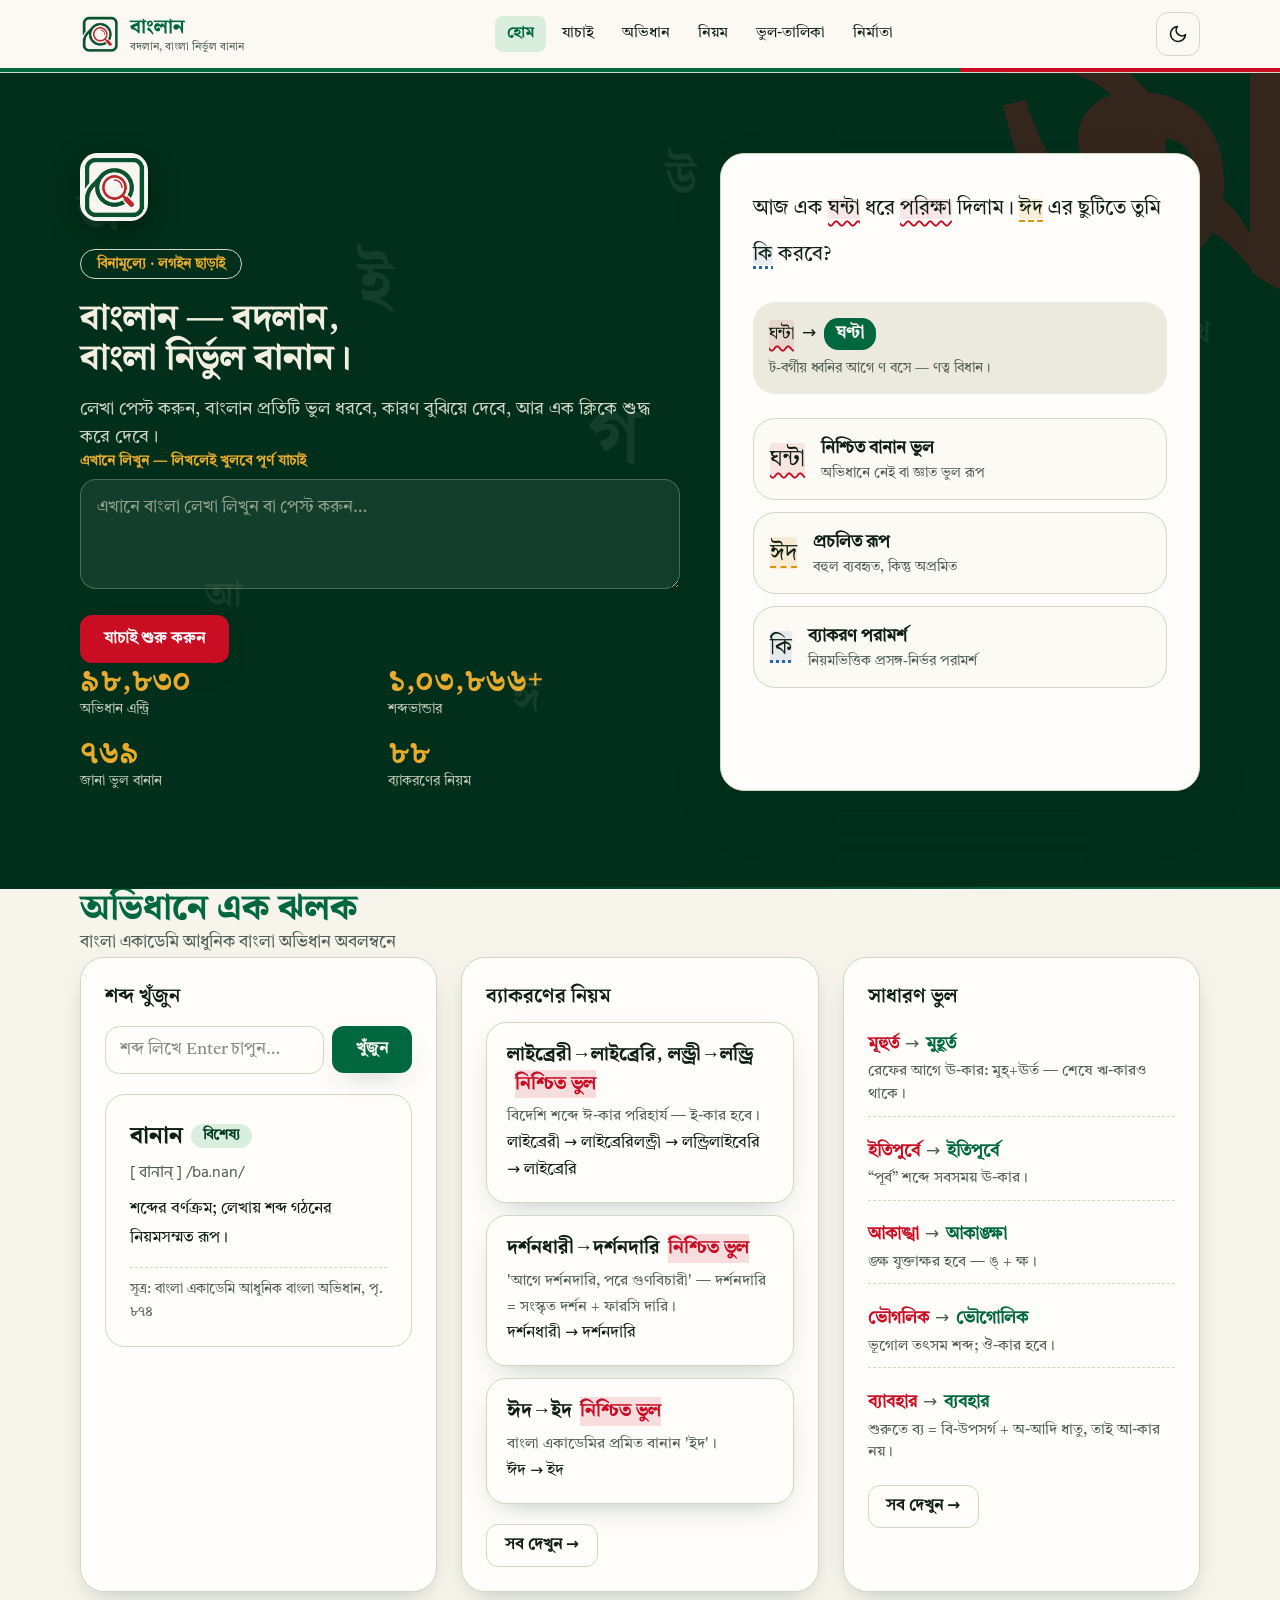
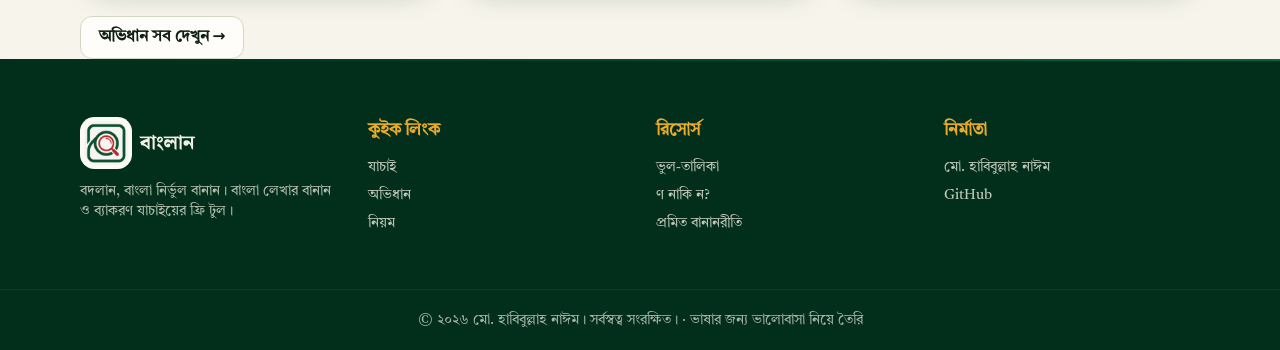
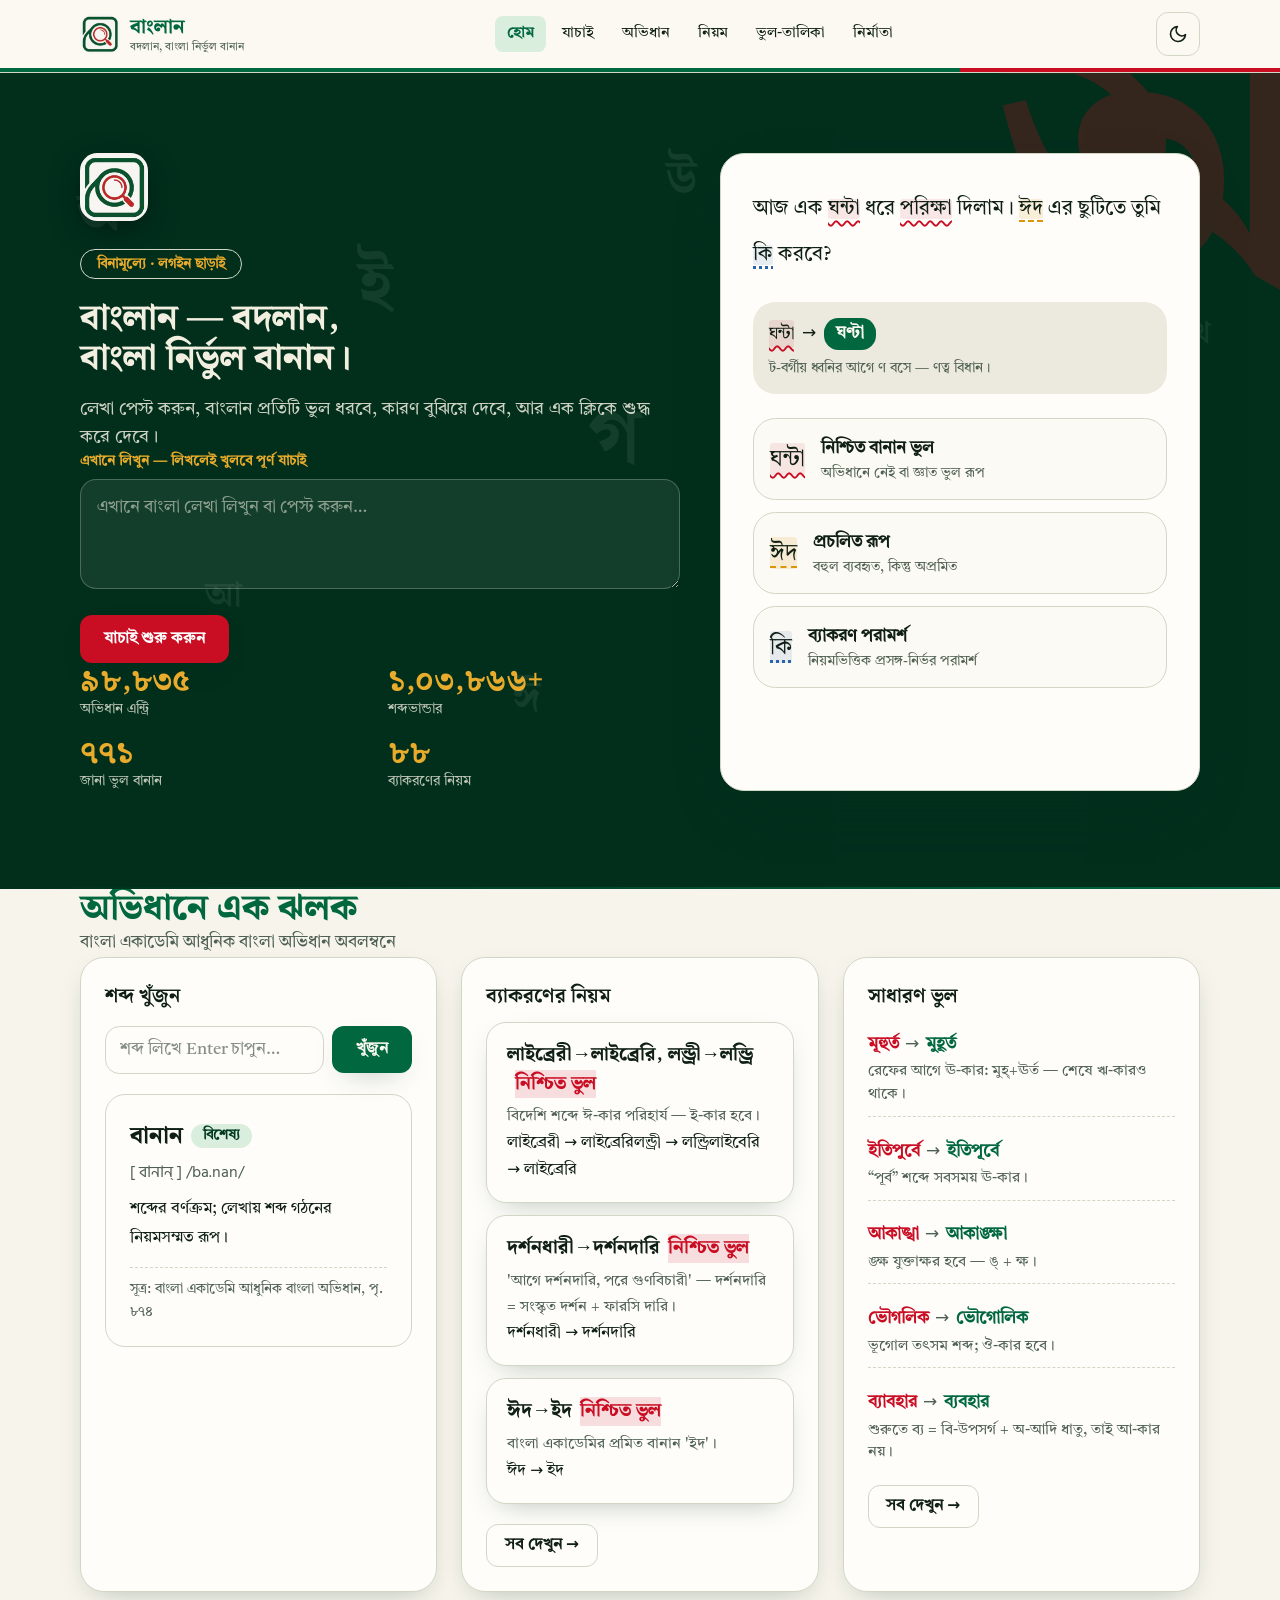
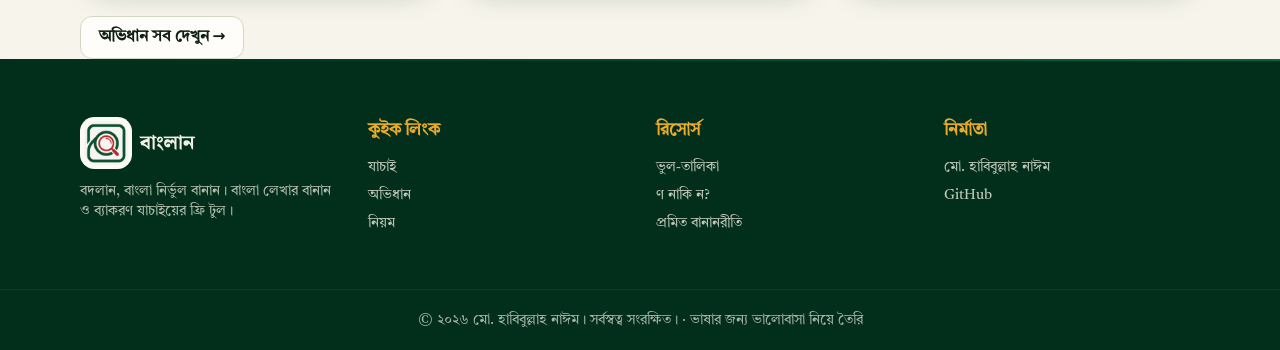
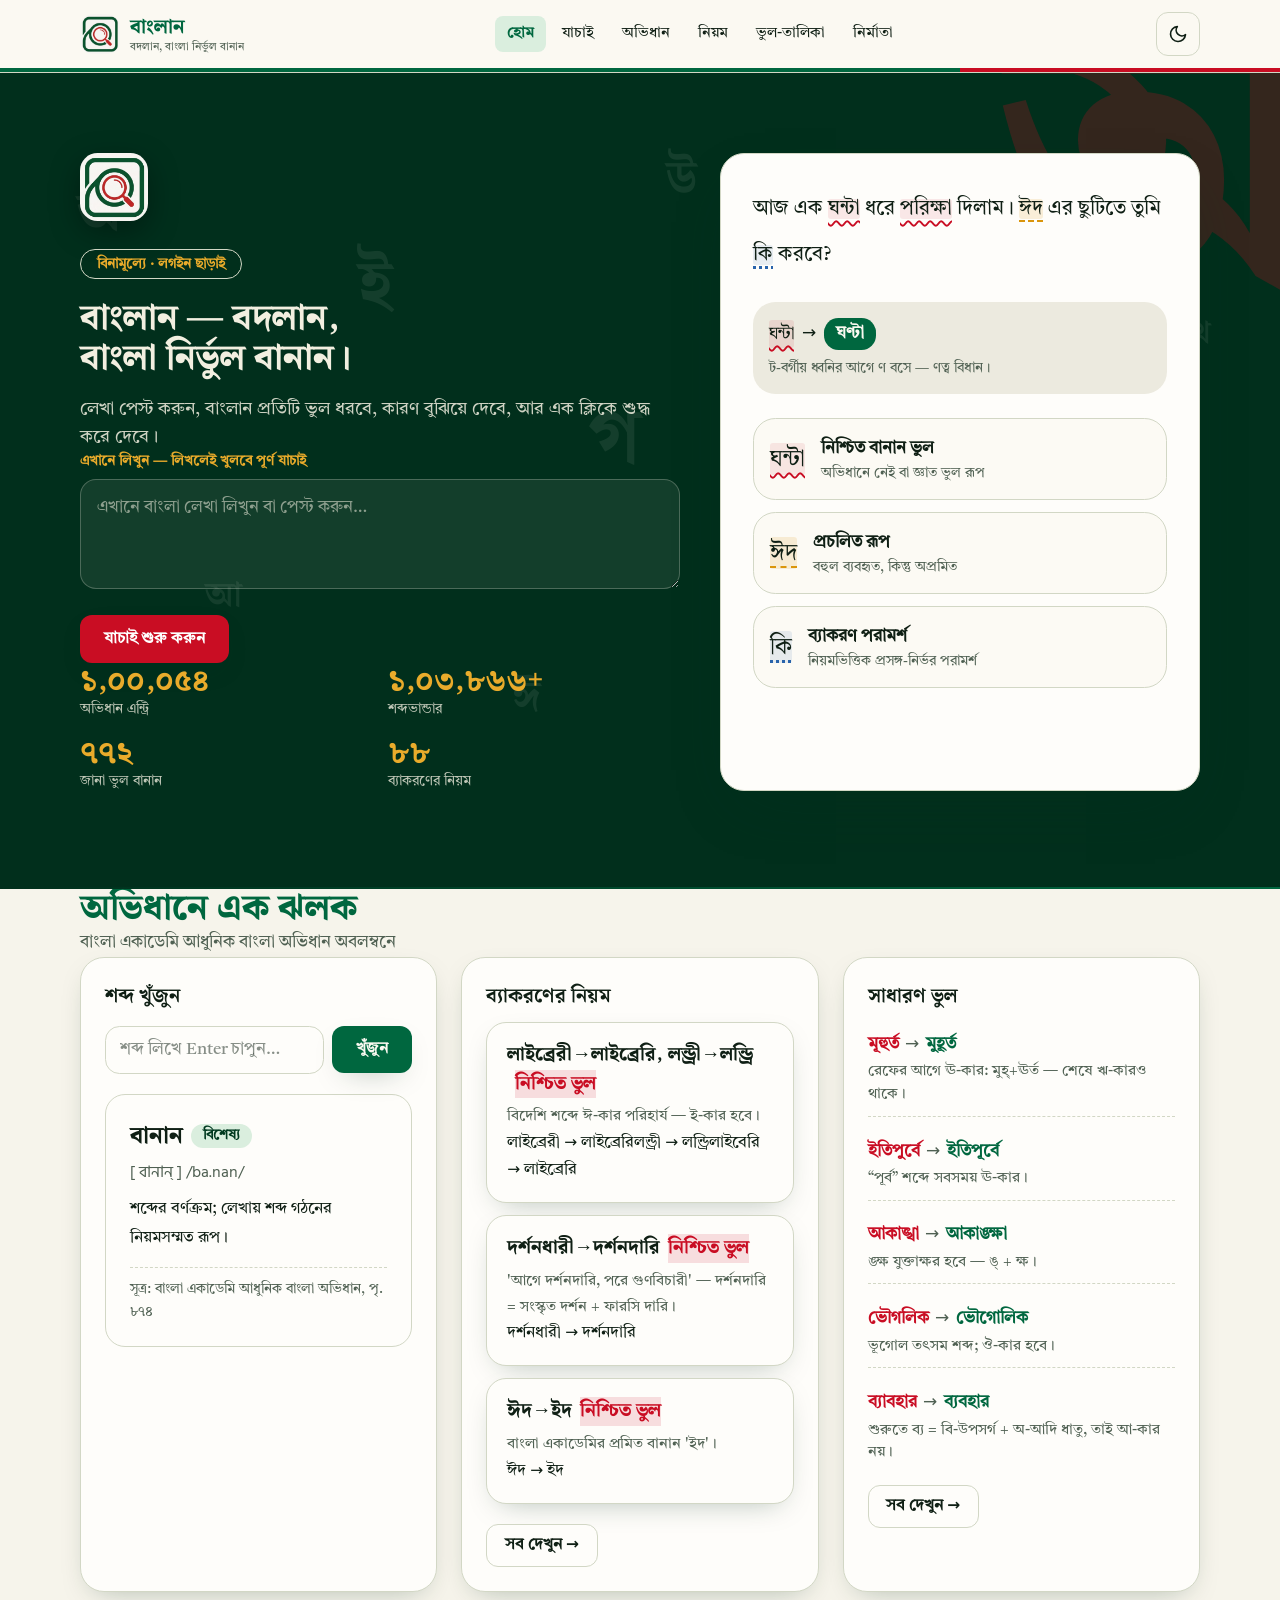
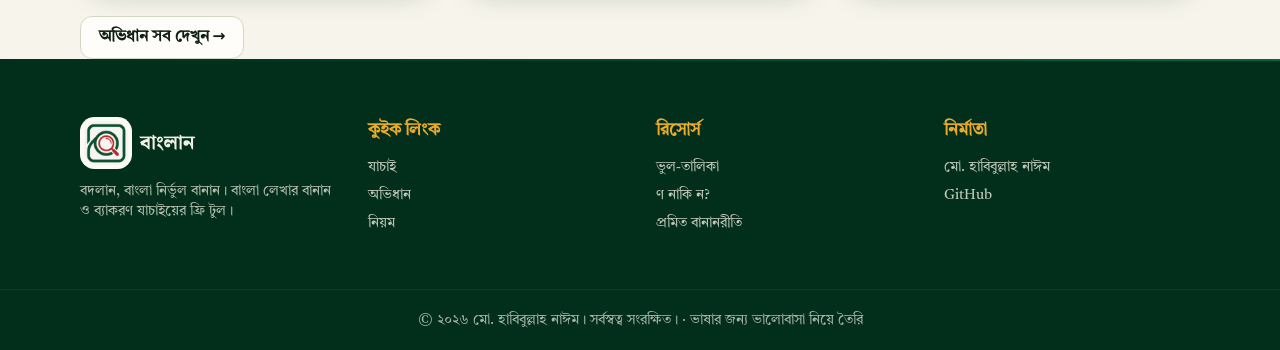
